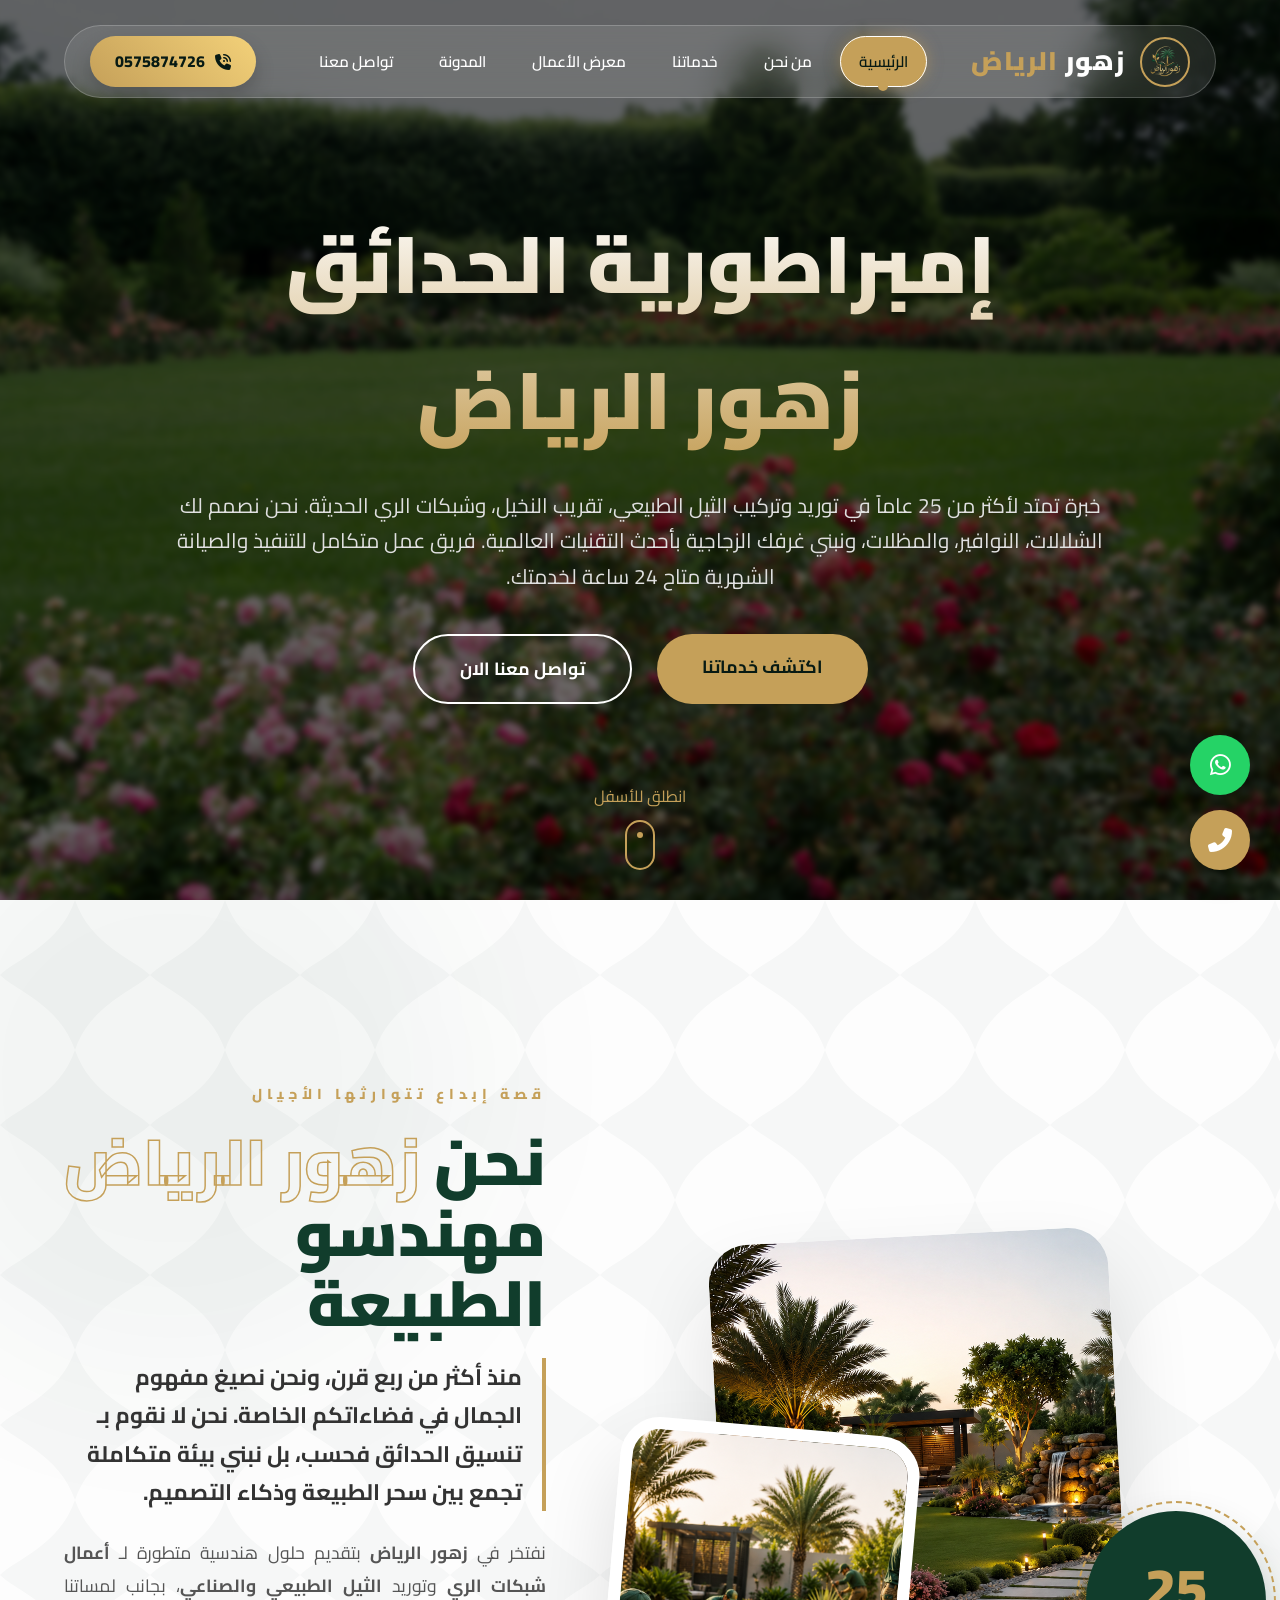
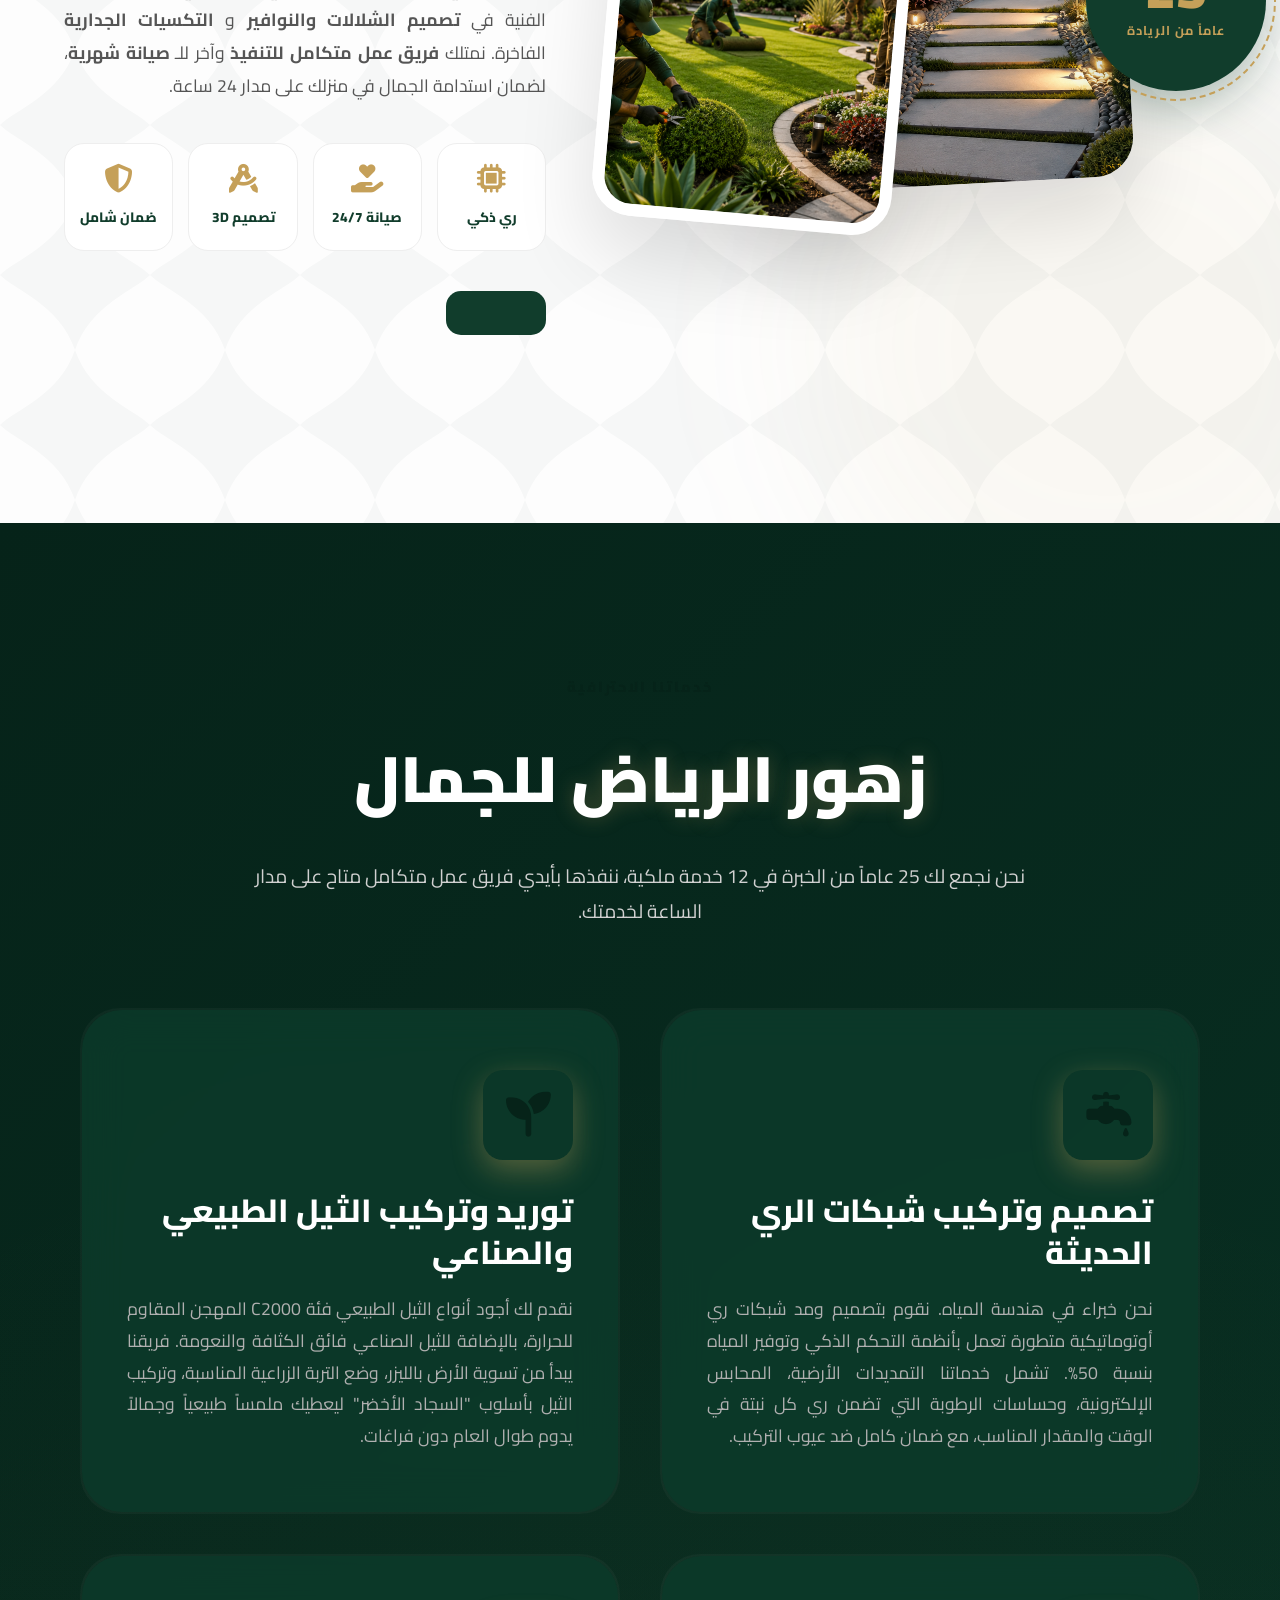
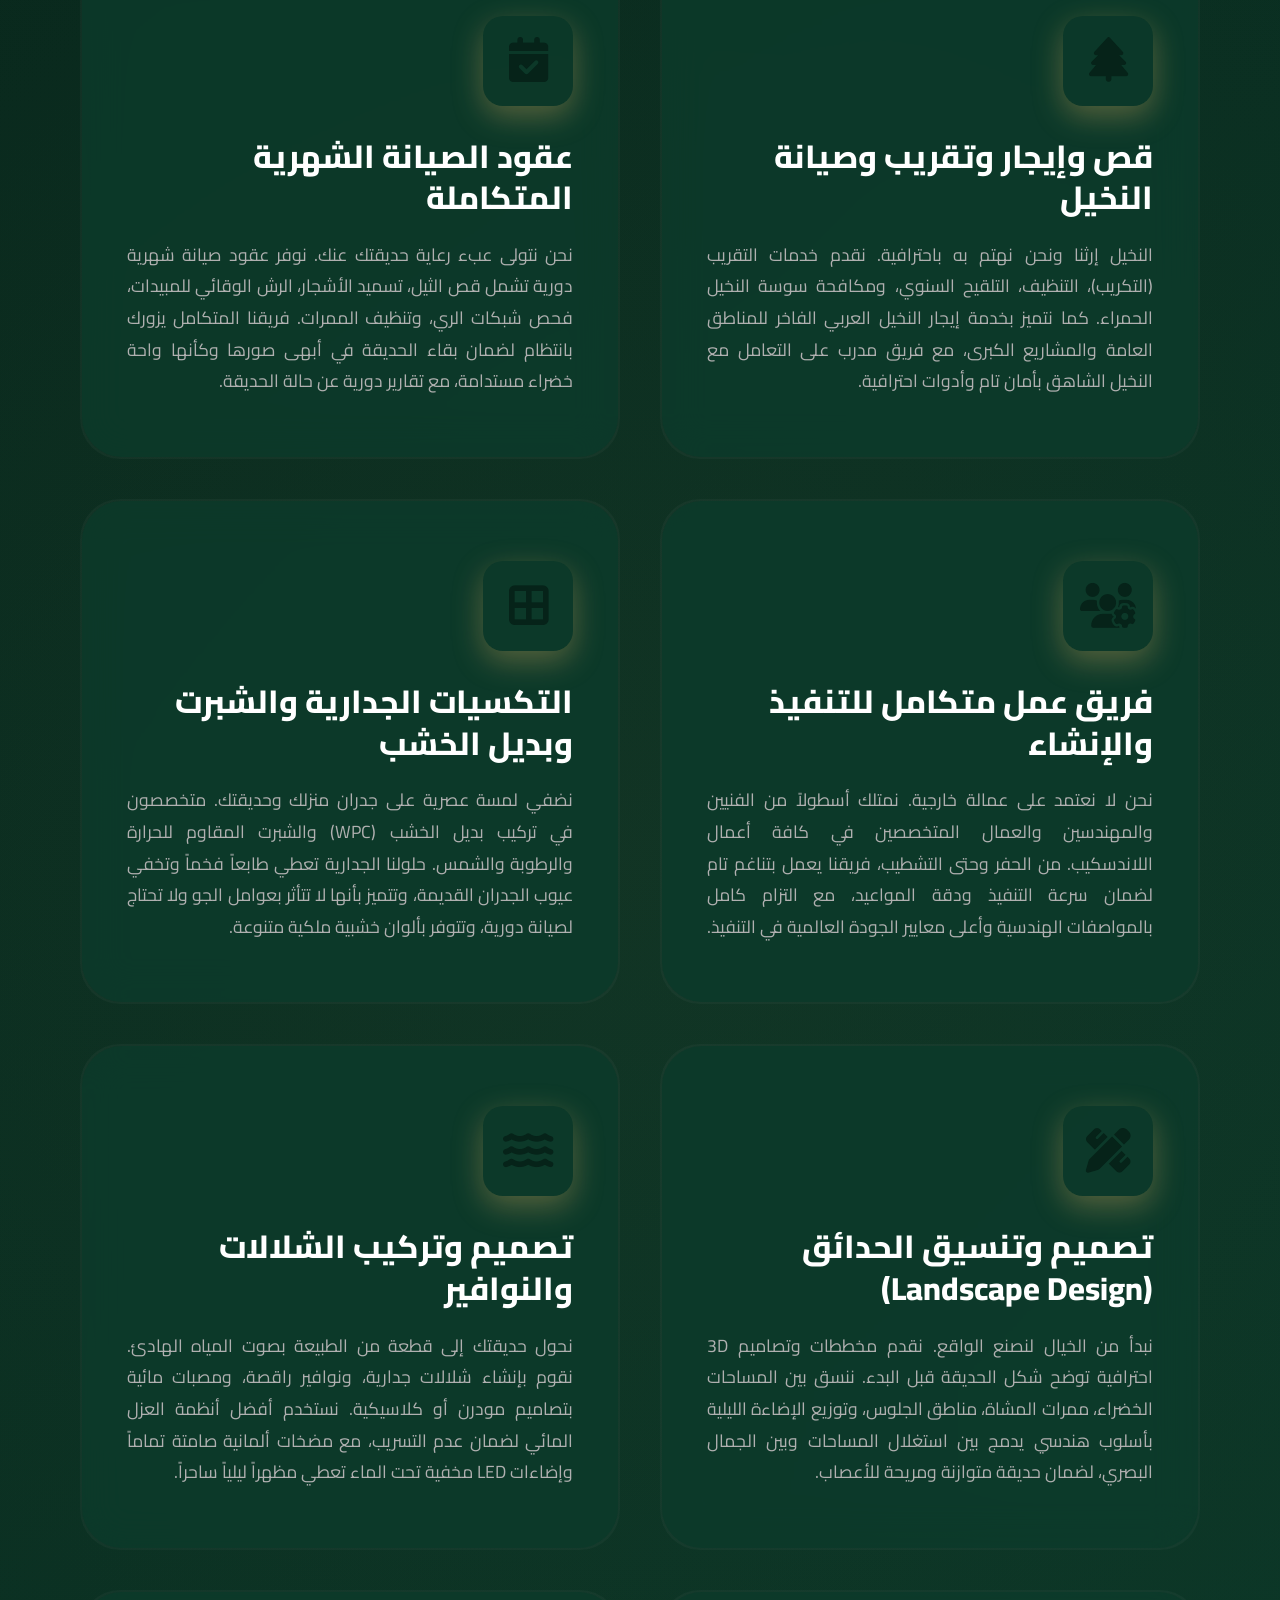
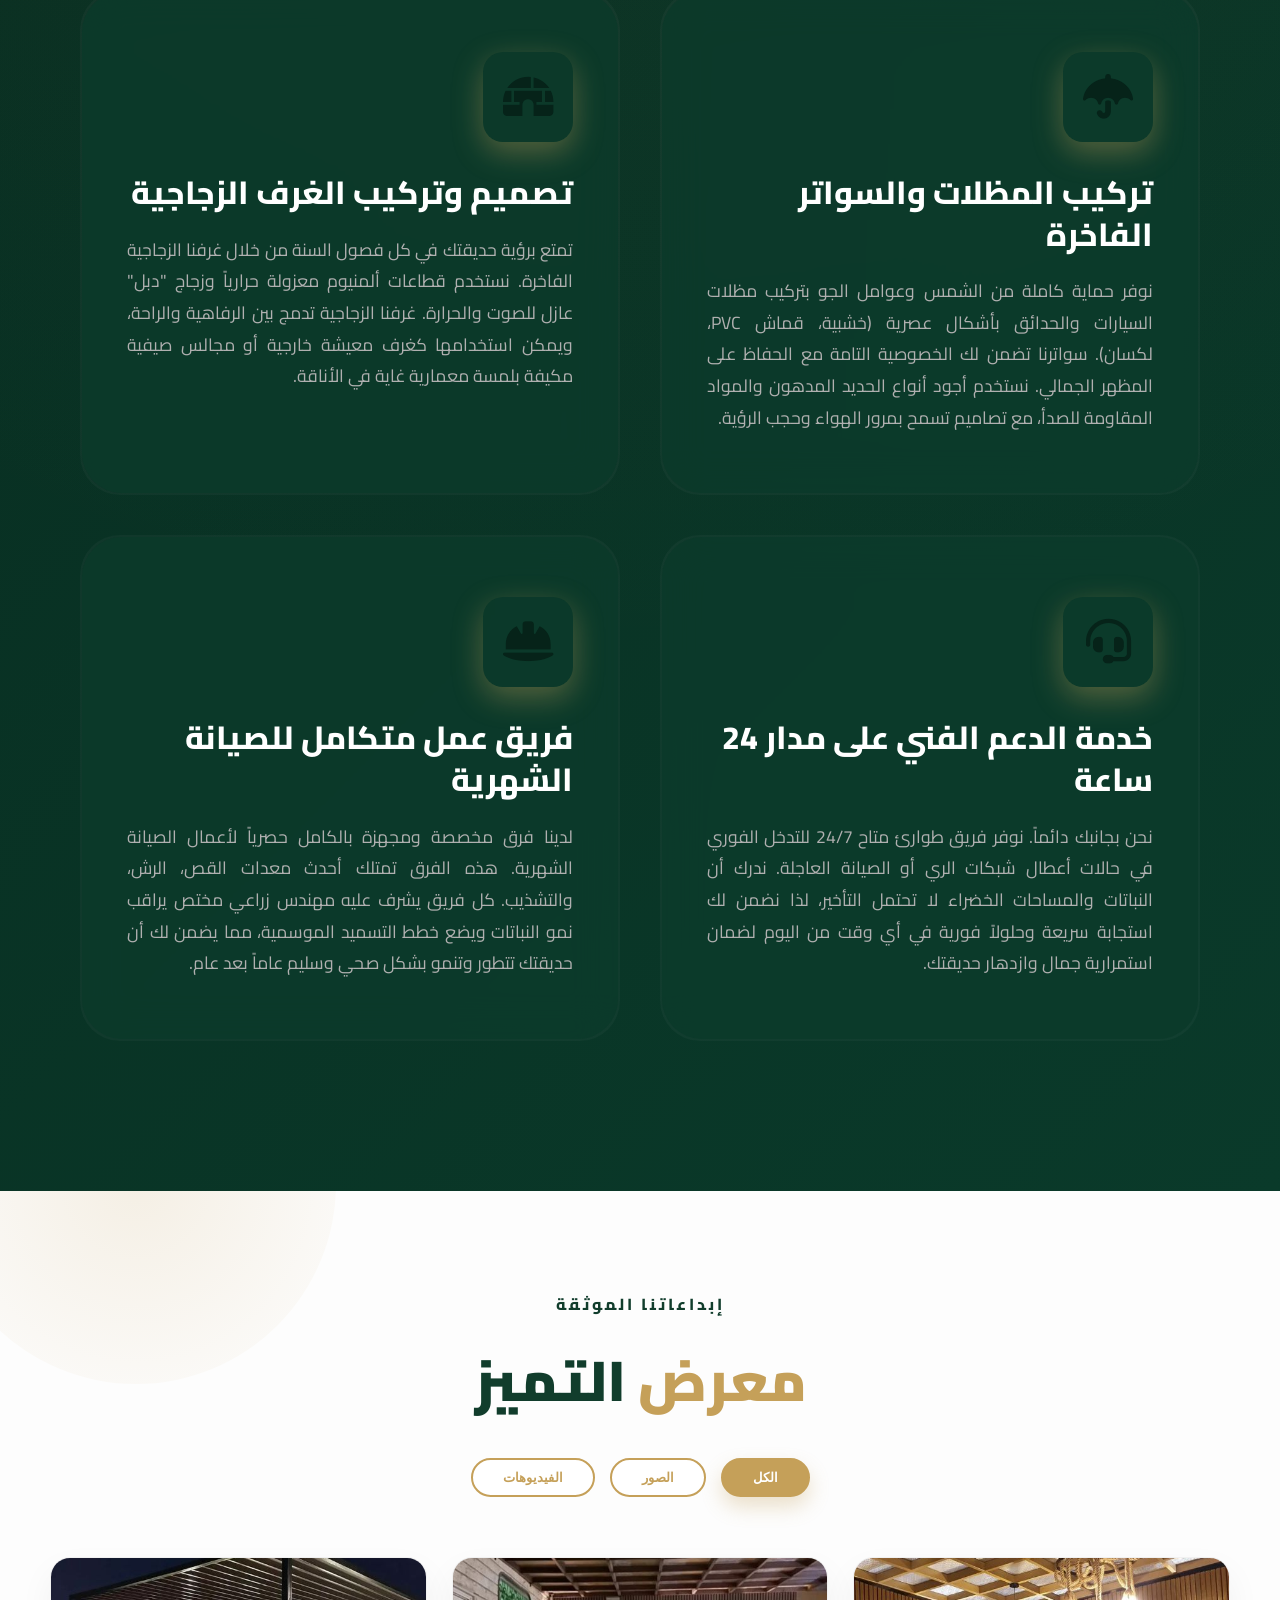
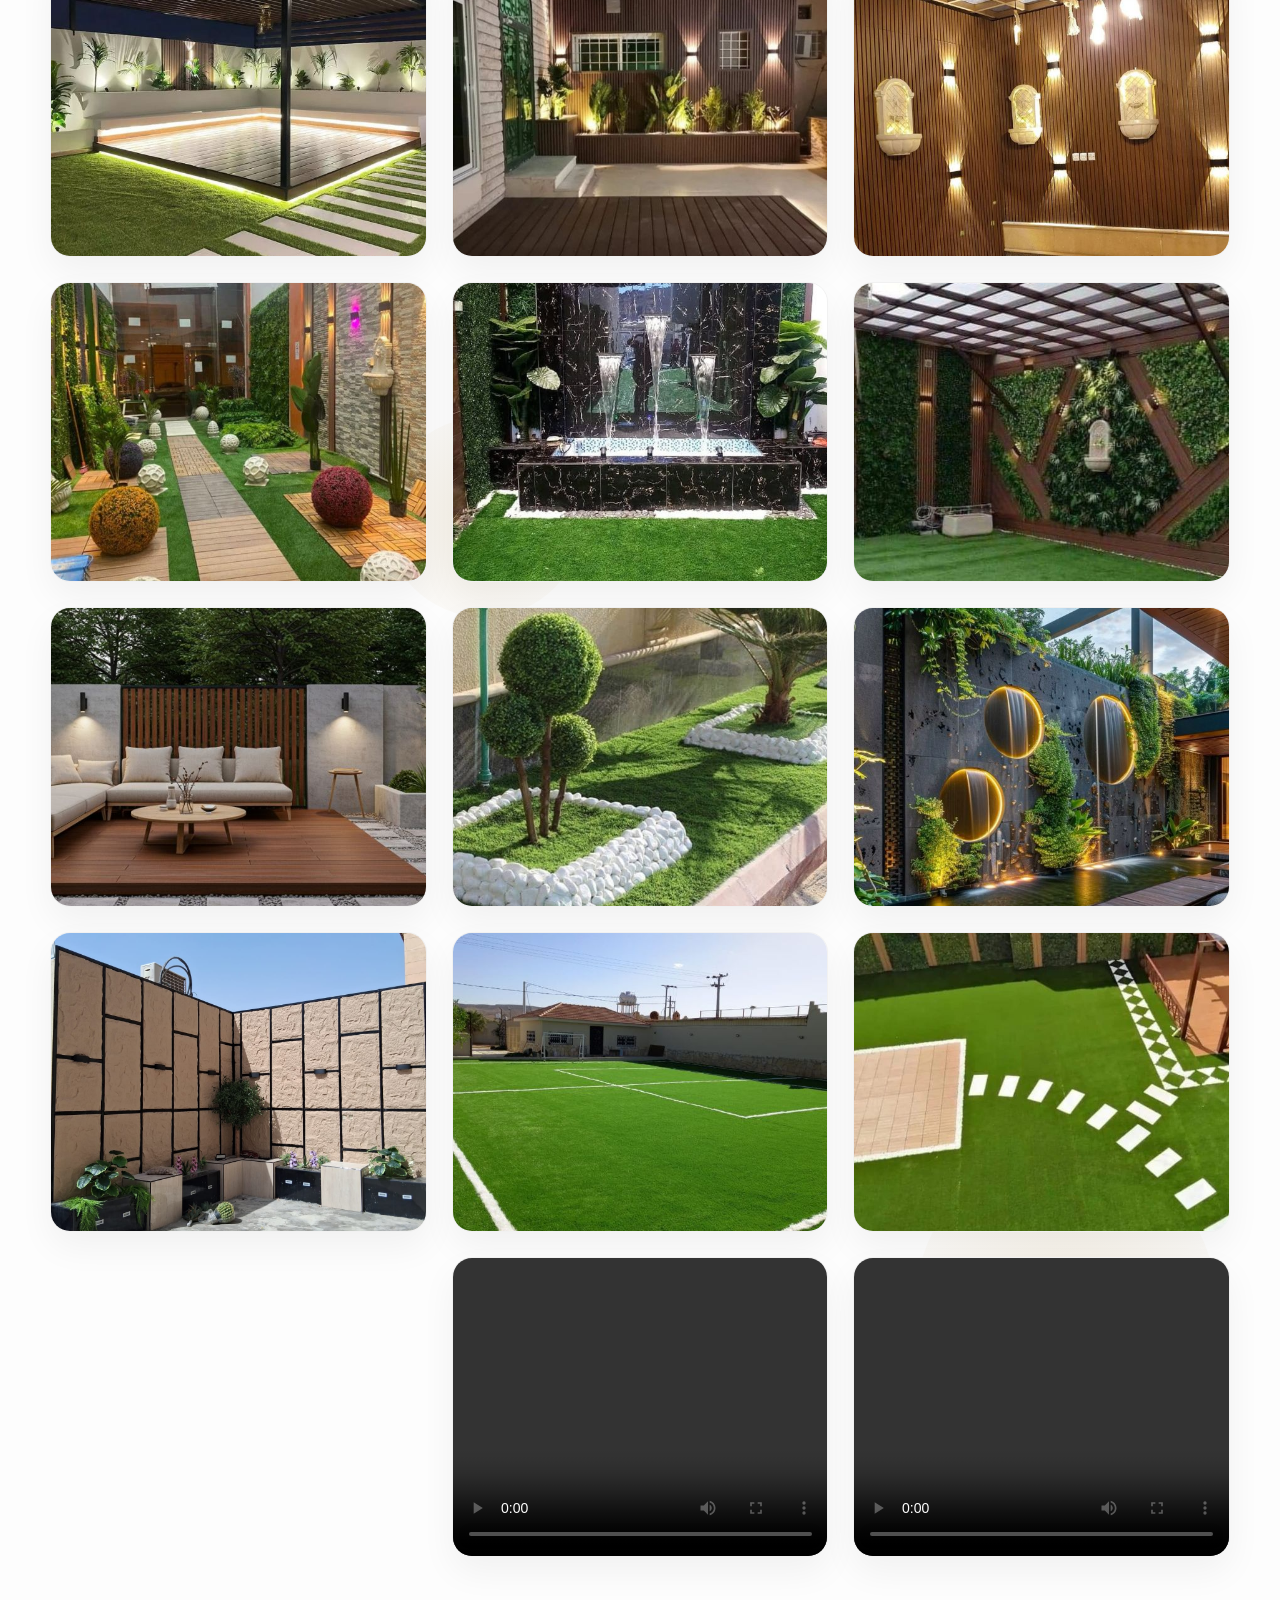
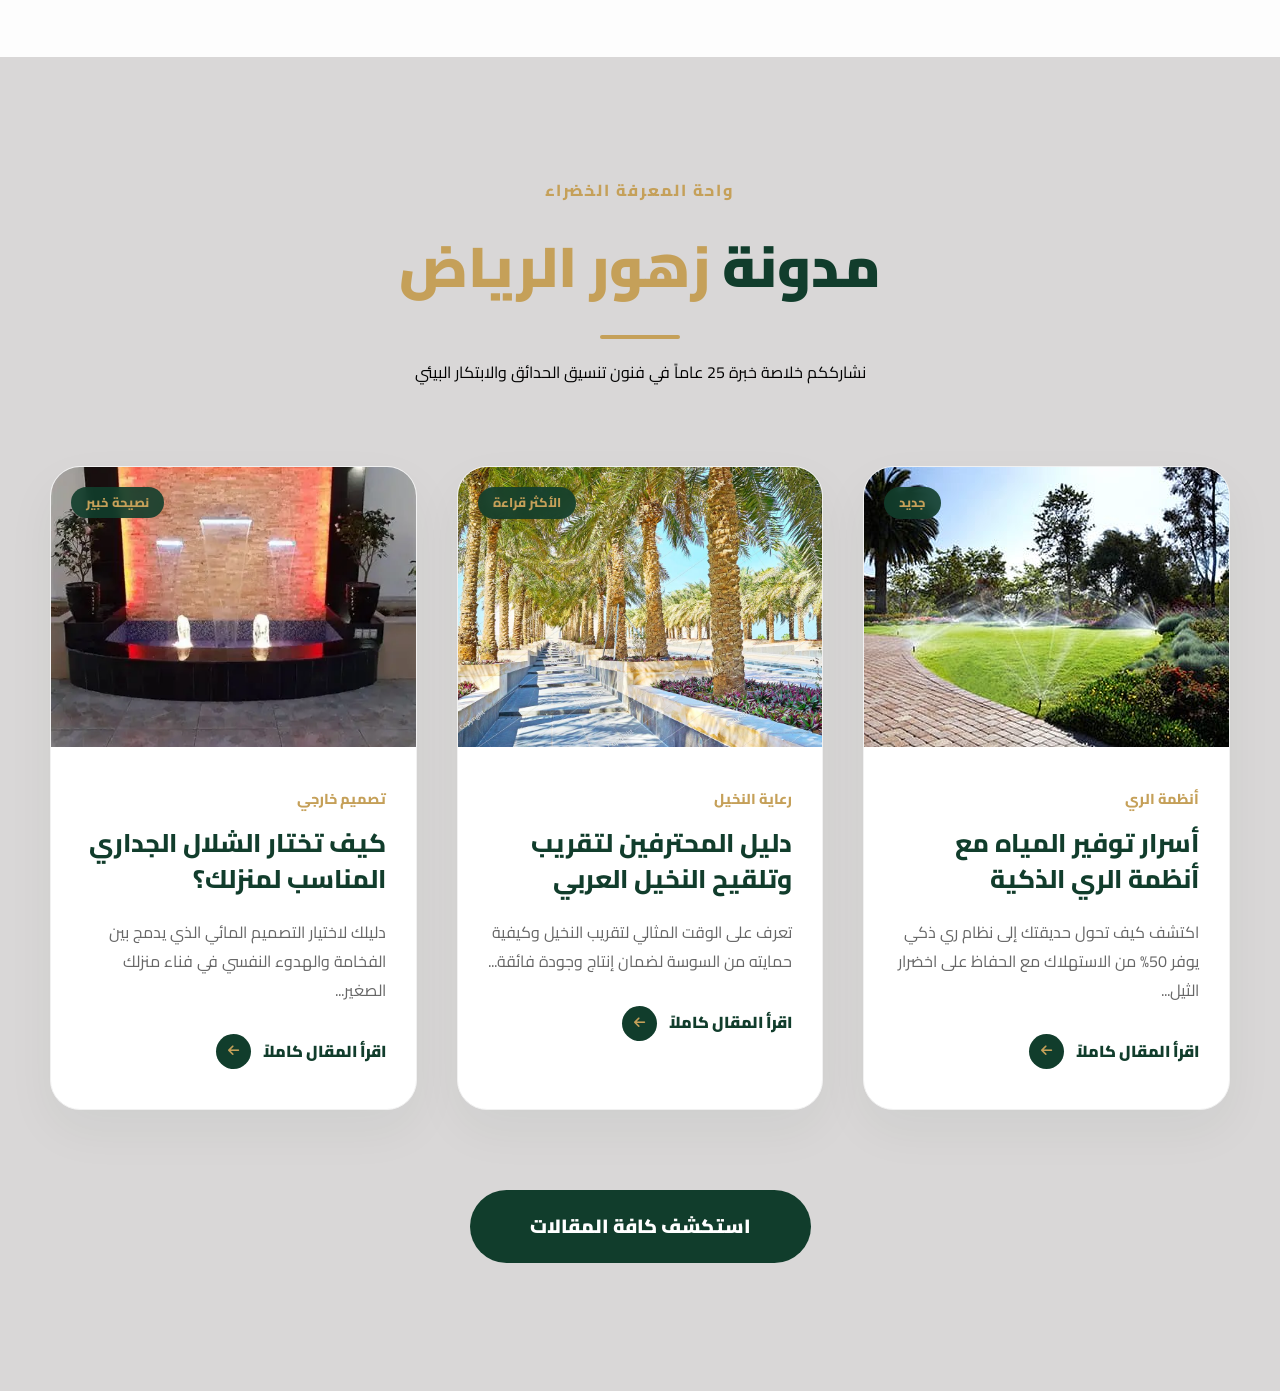
==== index.html @ 420169f7 "first commit" ====
<!DOCTYPE html>
<html lang="ar" dir="rtl">
<head>
    <meta charset="UTF-8">
    <meta name="viewport" content="width=device-width, initial-scale=1.0, maximum-scale=1.0, user-scalable=no">
    <title>زهور الرياض | ريادة تنسيق الحدائق</title>
    <link href="https://fonts.googleapis.com/css2?family=Cairo:wght@400;700;900&display=swap" rel="stylesheet">
    <link rel="stylesheet" href="https://cdnjs.cloudflare.com/ajax/libs/font-awesome/6.4.0/css/all.min.css">
    <link rel="stylesheet" href="style.css">
</head>
<body>

    <!-- Header Navigation -->
    <header class="ultra-nav">
        <div class="logo-box">
            <img src="images/logo-removebg-preview (7).png" alt="زهور الرياض" class="logo-img">
            <div class="brand-name">زهور <span>الرياض</span></div>
        </div>

        <nav class="desktop-nav">
            <ul class="nav-menu">
                <li><a href="#home" class="nav-link active">الرئيسية</a></li>
                <li><a href="#about" class="nav-link">من نحن</a></li>
                <li><a href="#services" class="nav-link">خدماتنا</a></li>
                <li><a href="#portfolio" class="nav-link">معرض الأعمال</a></li>
                <li><a href="#blog" class="nav-link">المدونة</a></li>
                <li><a href="#contact" class="nav-link">تواصل معنا</a></li>
            </ul>
        </nav>

        <a href="tel:0575874726" class="header-call-btn">
            <i class="fas fa-phone-volume"></i>
            <span>0575874726</span>
        </a>

        <button class="burger-btn" id="openSidebar">
            <span></span>
            <span></span>
            <span></span>
        </button>
    </header>

    <!-- Sidebar Mobile -->
    <div class="sidebar-overlay" id="overlay"></div>
    <aside class="sidebar-menu" id="sidebar">
        <button class="close-sidebar" id="closeSidebar">&times;</button>
        <ul class="sidebar-links">
            <li style="transition-delay: 0.1s;"><a href="#home">الرئيسية</a></li>
            <li style="transition-delay: 0.2s;"><a href="#about">قصة نجاحنا</a></li>
            <li style="transition-delay: 0.3s;"><a href="#services">خدماتنا </a></li>
            <li style="transition-delay: 0.4s;"><a href="#portfolio">إنجازاتنا</a></li>
            <li style="transition-delay: 0.4s;"><a href="#blog">المدونة</a></li>
            <li style="transition-delay: 0.5s;"><a href="#contact">اطلب الخدمة</a></li>
        </ul>
    </aside>

    <!-- Hero Section -->
    <section id="home" class="hero-wrapper">
        <div class="hero-bg"></div>
        <div class="hero-content">
            <h1>إمبراطورية الحدائق <br><span>زهور الرياض</span></h1>
            <p>
                خبرة تمتد لأكثر من 25 عاماً في توريد وتركيب الثيل الطبيعي، تقريب النخيل، وشبكات الري الحديثة. 
                نحن نصمم لك الشلالات، النوافير، والمظلات، ونبني غرفك الزجاجية بأحدث التقنيات العالمية.
                فريق عمل متكامل للتنفيذ والصيانة الشهرية متاح 24 ساعة لخدمتك.
            </p>
            <div class="hero-btns">
                <a href="#services" class="btn-main btn-discover">اكتشف خدماتنا</a>
                <a href="#contact" class="btn-main btn-contact">تواصل معنا الان  </a>
            </div>
        </div>

        <a href="#about" class="scroll-indicator">
            <span>انطلق للأسفل</span>
            <div class="mouse-icon"></div>
        </a>
    </section>
    <section id="about" class="about-quantum">
    <!-- خلفية حيوية متغيرة -->
    <div class="dynamic-background">
        <div class="blur-circle"></div>
        <div class="blur-circle-2"></div>
        <div class="leaf-pattern-overlay"></div>
    </div>

    <div class="container quantum-wrapper">
        <!-- الجانب البصري: Mosaic 3D Animation -->
        <div class="visual-mosaic">
            <div class="mosaic-item m-1" data-speed="1.2">
                <img src="images/about.png" alt="تنسيق حدائق راقي">
            </div>
            <div class="mosaic-item m-2" data-speed="0.8">
                <img src="images/about2.png" alt="شلالات ونوافير مودرن">
            </div>
            <div class="experience-portal">
                <div class="portal-content">
                    <span class="p-num">25</span>
                    <span class="p-txt">عاماً من الريادة</span>
                </div>
                <div class="portal-ring"></div>
            </div>
        </div>

        <!-- الجانب النصي: Luxury Typography & SEO Power -->
        <div class="content-luxury">
            <div class="content-header">
                <span class="tagline">قصة إبداع تتوارثها الأجيال</span>
                <h2 class="ultra-title">نحن <span>زهور الرياض</span><br>مهندسو الطبيعة</h2>
            </div>

            <div class="luxury-p">
                <p class="p-lead">
                    منذ أكثر من <strong>ربع قرن</strong>، ونحن نصيغ مفهوم الجمال في فضاءاتكم الخاصة. نحن لا نقوم بـ <strong>تنسيق الحدائق</strong> فحسب، بل نبني بيئة متكاملة تجمع بين سحر الطبيعة وذكاء التصميم.
                </p>
                <div class="p-details">
                    نفتخر في <strong>زهور الرياض</strong> بتقديم حلول هندسية متطورة لـ <strong>أعمال شبكات الري</strong> وتوريد <strong>الثيل الطبيعي والصناعي</strong>، بجانب لمساتنا الفنية في <strong>تصميم الشلالات والنوافير</strong> و <strong>التكسيات الجدارية</strong> الفاخرة. نمتلك <strong>فريق عمل متكامل للتنفيذ</strong> وآخر للـ <strong>صيانة شهرية</strong>، لضمان استدامة الجمال في منزلك على مدار 24 ساعة.
                </div>
            </div>

            <!-- شبكة المميزات التفاعلية -->
            <div class="interactive-perks">
                <div class="perk-box">
                    <i class="fas fa-microchip"></i>
                    <span>ري ذكي</span>
                </div>
                <div class="perk-box">
                    <i class="fas fa-hand-holding-heart"></i>
                    <span>صيانة 24/7</span>
                </div>
                <div class="perk-box">
                    <i class="fas fa-drafting-compass"></i>
                    <span>تصميم 3D</span>
                </div>
                <div class="perk-box">
                    <i class="fas fa-shield-alt"></i>
                    <span>ضمان شامل</span>
                </div>
            </div>

            <div class="action-footer">
                <a href="#contact" class="glitch-btn">
                    <span class="btn-text">ابدأ رحلة التغيير</span>
                    <span class="btn-line"></span>
                </a>
            </div>
        </div>
    </div>
</section>
<section id="services" class="royal-services">
    <!-- خلفية الزمرد والذهب -->
    <div class="emerald-glow-bg"></div>
    
    <div class="container">
        <div class="luxury-heading">
            <span class="gold-badge">خدماتنا الاحترافية</span>
            <h2 class="main-title"> <span>زهور الرياض</span> للجمال</h2>
            <p class="luxury-desc">نحن نجمع لك 25 عاماً من الخبرة في 12 خدمة ملكية، ننفذها بأيدي فريق عمل متكامل متاح على مدار الساعة لخدمتك.</p>
        </div>

        <div class="royal-grid">
            
            <!-- 1. أعمال شبكات الري -->
            <div class="royal-card">
                <div class="card-glow-border"></div>
                <div class="card-body">
                    <div class="royal-icon"><i class="fas fa-faucet-drip"></i></div>
                    <h3>تصميم وتركيب شبكات الري الحديثة</h3>
                    <p>نحن خبراء في هندسة المياه. نقوم بتصميم ومد شبكات ري أوتوماتيكية متطورة تعمل بأنظمة التحكم الذكي وتوفير المياه بنسبة 50%. تشمل خدماتنا التمديدات الأرضية، المحابس الإلكترونية، وحساسات الرطوبة التي تضمن ري كل نبتة في الوقت والمقدار المناسب، مع ضمان كامل ضد عيوب التركيب.</p>
                </div>
            </div>

            <!-- 2. توريد وتركيب الثيل -->
            <div class="royal-card">
                <div class="card-glow-border"></div>
                <div class="card-body">
                    <div class="royal-icon"><i class="fas fa-seedling"></i></div>
                    <h3>توريد وتركيب الثيل الطبيعي والصناعي</h3>
                    <p>نقدم لك أجود أنواع الثيل الطبيعي فئة C2000 المهجن المقاوم للحرارة، بالإضافة للثيل الصناعي فائق الكثافة والنعومة. فريقنا يبدأ من تسوية الأرض بالليزر، وضع التربة الزراعية المناسبة، وتركيب الثيل بأسلوب "السجاد الأخضر" ليعطيك ملمساً طبيعياً وجمالاً يدوم طوال العام دون فراغات.</p>
                </div>
            </div>

            <!-- 3. قص وإيجار وتقريب النخيل -->
            <div class="royal-card">
                <div class="card-glow-border"></div>
                <div class="card-body">
                    <div class="royal-icon"><i class="fas fa-tree"></i></div>
                    <h3>قص وإيجار وتقريب وصيانة النخيل</h3>
                    <p>النخيل إرثنا ونحن نهتم به باحترافية. نقدم خدمات التقريب (التكريب)، التنظيف، التلقيح السنوي، ومكافحة سوسة النخيل الحمراء. كما نتميز بخدمة إيجار النخيل العربي الفاخر للمناطق العامة والمشاريع الكبرى، مع فريق مدرب على التعامل مع النخيل الشاهق بأمان تام وأدوات احترافية.</p>
                </div>
            </div>

            <!-- 4. صيانة شهرية -->
            <div class="royal-card">
                <div class="card-glow-border"></div>
                <div class="card-body">
                    <div class="royal-icon"><i class="fas fa-calendar-check"></i></div>
                    <h3>عقود الصيانة الشهرية المتكاملة</h3>
                    <p>نحن نتولى عبء رعاية حديقتك عنك. نوفر عقود صيانة شهرية دورية تشمل قص الثيل، تسميد الأشجار، الرش الوقائي للمبيدات، فحص شبكات الري، وتنظيف الممرات. فريقنا المتكامل يزورك بانتظام لضمان بقاء الحديقة في أبهى صورها وكأنها واحة خضراء مستدامة، مع تقارير دورية عن حالة الحديقة.</p>
                </div>
            </div>

            <!-- 5. فريق عمل متكامل للتنفيذ -->
            <div class="royal-card">
                <div class="card-glow-border"></div>
                <div class="card-body">
                    <div class="royal-icon"><i class="fas fa-users-gear"></i></div>
                    <h3>فريق عمل متكامل للتنفيذ والإنشاء</h3>
                    <p>نحن لا نعتمد على عمالة خارجية. نمتلك أسطولاً من الفنيين والمهندسين والعمال المتخصصين في كافة أعمال اللاندسكيب. من الحفر وحتى التشطيب، فريقنا يعمل بتناغم تام لضمان سرعة التنفيذ ودقة المواعيد، مع التزام كامل بالمواصفات الهندسية وأعلى معايير الجودة العالمية في التنفيذ.</p>
                </div>
            </div>

            <!-- 6. التكسيات الجدارية وبديل الخشب -->
            <div class="royal-card">
                <div class="card-glow-border"></div>
                <div class="card-body">
                    <div class="royal-icon"><i class="fas fa-border-all"></i></div>
                    <h3>التكسيات الجدارية والشبرت وبديل الخشب</h3>
                    <p>نضفي لمسة عصرية على جدران منزلك وحديقتك. متخصصون في تركيب بديل الخشب (WPC) والشبرت المقاوم للحرارة والرطوبة والشمس. حلولنا الجدارية تعطي طابعاً فخماً وتخفي عيوب الجدران القديمة، وتتميز بأنها لا تتأثر بعوامل الجو ولا تحتاج لصيانة دورية، وتتوفر بألوان خشبية ملكية متنوعة.</p>
                </div>
            </div>

            <!-- 7. تصميم وتنسيق الحدائق -->
            <div class="royal-card">
                <div class="card-glow-border"></div>
                <div class="card-body">
                    <div class="royal-icon"><i class="fas fa-pencil-ruler"></i></div>
                    <h3>تصميم وتنسيق الحدائق (Landscape Design)</h3>
                    <p>نبدأ من الخيال لنصنع الواقع. نقدم مخططات وتصاميم 3D احترافية توضح شكل الحديقة قبل البدء. ننسق بين المساحات الخضراء، ممرات المشاة، مناطق الجلوس، وتوزيع الإضاءة الليلية بأسلوب هندسي يدمج بين استغلال المساحات وبين الجمال البصري، لضمان حديقة متوازنة ومريحة للأعصاب.</p>
                </div>
            </div>

            <!-- 8. شلالات ونوافير -->
            <div class="royal-card">
                <div class="card-glow-border"></div>
                <div class="card-body">
                    <div class="royal-icon"><i class="fas fa-water"></i></div>
                    <h3>تصميم وتركيب الشلالات والنوافير</h3>
                    <p>نحول حديقتك إلى قطعة من الطبيعة بصوت المياه الهادئ. نقوم بإنشاء شلالات جدارية، ونوافير راقصة، ومصبات مائية بتصاميم مودرن أو كلاسيكية. نستخدم أفضل أنظمة العزل المائي لضمان عدم التسريب، مع مضخات ألمانية صامتة تماماً وإضاءات LED مخفية تحت الماء تعطي مظهراً ليلياً ساحراً.</p>
                </div>
            </div>

            <!-- 9. مظلات وسواتر -->
            <div class="royal-card">
                <div class="card-glow-border"></div>
                <div class="card-body">
                    <div class="royal-icon"><i class="fas fa-umbrella"></i></div>
                    <h3>تركيب المظلات والسواتر الفاخرة</h3>
                    <p>نوفر حماية كاملة من الشمس وعوامل الجو بتركيب مظلات السيارات والحدائق بأشكال عصرية (خشبية، قماش PVC، لكسان). سواترنا تضمن لك الخصوصية التامة مع الحفاظ على المظهر الجمالي. نستخدم أجود أنواع الحديد المدهون والمواد المقاومة للصدأ، مع تصاميم تسمح بمرور الهواء وحجب الرؤية.</p>
                </div>
            </div>

            <!-- 10. غرف زجاجية -->
            <div class="royal-card">
                <div class="card-glow-border"></div>
                <div class="card-body">
                    <div class="royal-icon"><i class="fas fa-igloo"></i></div>
                    <h3>تصميم وتركيب الغرف الزجاجية</h3>
                    <p>تمتع برؤية حديقتك في كل فصول السنة من خلال غرفنا الزجاجية الفاخرة. نستخدم قطاعات ألمنيوم معزولة حرارياً وزجاج "دبل" عازل للصوت والحرارة. غرفنا الزجاجية تدمج بين الرفاهية والراحة، ويمكن استخدامها كغرف معيشة خارجية أو مجالس صيفية مكيفة بلمسة معمارية غاية في الأناقة.</p>
                </div>
            </div>

            <!-- 11. خدمة على مدار 24 ساعة -->
            <div class="royal-card">
                <div class="card-glow-border"></div>
                <div class="card-body">
                    <div class="royal-icon"><i class="fas fa-headset"></i></div>
                    <h3>خدمة الدعم الفني على مدار 24 ساعة</h3>
                    <p>نحن بجانبك دائماً. نوفر فريق طوارئ متاح 24/7 للتدخل الفوري في حالات أعطال شبكات الري أو الصيانة العاجلة. ندرك أن النباتات والمساحات الخضراء لا تحتمل التأخير، لذا نضمن لك استجابة سريعة وحلولاً فورية في أي وقت من اليوم لضمان استمرارية جمال وازدهار حديقتك.</p>
                </div>
            </div>

            <!-- 12. فريق صيانة متكامل -->
            <div class="royal-card">
                <div class="card-glow-border"></div>
                <div class="card-body">
                    <div class="royal-icon"><i class="fas fa-hard-hat"></i></div>
                    <h3>فريق عمل متكامل للصيانة الشهرية</h3>
                    <p>لدينا فرق مخصصة ومجهزة بالكامل حصرياً لأعمال الصيانة الشهرية. هذه الفرق تمتلك أحدث معدات القص، الرش، والتشذيب. كل فريق يشرف عليه مهندس زراعي مختص يراقب نمو النباتات ويضع خطط التسميد الموسمية، مما يضمن لك أن حديقتك تتطور وتنمو بشكل صحي وسليم عاماً بعد عام.</p>
                </div>
            </div>

        </div>
    </div>
</section>
<section id="portfolio" class="gallery-luminous">
    <!-- أنميشن الخلفية (الجسيمات الذهبية) -->
    <div class="bg-animation">
        <div class="circle c1"></div>
        <div class="circle c2"></div>
        <div class="circle c3"></div>
    </div>

    <div class="container">
        <div class="gallery-header">
            <h4 class="gold-subtitle">إبداعاتنا الموثقة</h4>
            <h2 class="gold-title">معرض <span>التميز</span></h2>
            
            <div class="filter-controls">
                <button class="f-btn active" data-filter="all">الكل</button>
                <button class="f-btn" data-filter="photo">الصور</button>
                <button class="f-btn" data-filter="video">الفيديوهات</button>
            </div>
        </div>

        <div class="luminous-grid">
            <!-- الصور (11 صورة) -->
            <div class="grid-item photo" data-aos="fade-up"><img src="images/img1.jpg" alt="Gallery"></div>
            <div class="grid-item photo" data-aos="fade-up"><img src="images/img2.jpg" alt="Gallery"></div>
            <div class="grid-item photo" data-aos="fade-up"><img src="images/img3.jpg" alt="Gallery"></div>
            <div class="grid-item photo" data-aos="fade-up"><img src="images/img4.jpg" alt="Gallery"></div>
            <div class="grid-item photo" data-aos="fade-up"><img src="images/img5.jpg" alt="Gallery"></div>
            <div class="grid-item photo" data-aos="fade-up"><img src="images/img6.jpg" alt="Gallery"></div>
            <div class="grid-item photo" data-aos="fade-up"><img src="images/img7.jpg" alt="Gallery"></div>
            <div class="grid-item photo" data-aos="fade-up"><img src="images/img8.jpg" alt="Gallery"></div>
            <div class="grid-item photo" data-aos="fade-up"><img src="images/img9.jpg" alt="Gallery"></div>
            <div class="grid-item photo" data-aos="fade-up"><img src="images/img10.jpg" alt="Gallery"></div>
            <div class="grid-item photo" data-aos="fade-up"><img src="images/img11.jpg" alt="Gallery"></div>
            <div class="grid-item photo" data-aos="fade-up"><img src="images/WhatsApp Image 2026-06-05 at 5.47.56 PM.jpeg" alt="Gallery"></div>

            <!-- الفيديوهات -->
            <div class="grid-item video" data-aos="fade-up">
                <video src="images/WhatsApp Video 2026-06-05 at 5.46.50 PM.mp4" controls></video>
            </div>
            <div class="grid-item video" data-aos="fade-up">
                <video src="images/WhatsApp Video 2026-06-05 at 5.47.56 PM.mp4" controls></video>
            </div>
        </div>
    </div>
</section>
<section id="blog" class="nature-blog">
    <div class="container">
        <div class="blog-header" data-aos="fade-down">
            <h4 class="gold-text">واحة المعرفة الخضراء</h4>
            <h2 class="emerald-title">مدونة <span>زهور الرياض</span></h2>
            <div class="title-separator"></div>
            <p class="blog-subtitle">نشارككم خلاصة خبرة 25 عاماً في فنون تنسيق الحدائق والابتكار البيئي</p>
        </div>

        <div class="blog-grid">
            <!-- مقال 1 -->
            <article class="blog-card" data-aos="fade-up">
                <div class="post-img-wrapper">
                    <img src="images/art-1.jpg" alt="ري الحدائق الذكي">
                    <div class="post-date-tag">جديد</div>
                </div>
                <div class="post-body">
                    <span class="category-pill">أنظمة الري</span>
                    <h3>أسرار توفير المياه مع أنظمة الري الذكية</h3>
                    <p>اكتشف كيف تحول حديقتك إلى نظام ري ذكي يوفر 50% من الاستهلاك مع الحفاظ على اخضرار الثيل...</p>
                    <a href="article.html?id=1" class="luxury-read-btn">
                        <span>اقرأ المقال كاملاً</span>
                        <i class="fas fa-arrow-left"></i>
                    </a>
                </div>
            </article>

            <!-- مقال 2 -->
            <article class="blog-card" data-aos="fade-up" data-aos-delay="100">
                <div class="post-img-wrapper">
                    <img src="images/art-2.jpeg" alt="رعاية النخيل">
                    <div class="post-date-tag">الأكثر قراءة</div>
                </div>
                <div class="post-body">
                    <span class="category-pill">رعاية النخيل</span>
                    <h3>دليل المحترفين لتقريب وتلقيح النخيل العربي</h3>
                    <p>تعرف على الوقت المثالي لتقريب النخيل وكيفية حمايته من السوسة لضمان إنتاج وجودة فائقة...</p>
                    <a href="article.html?id=2" class="luxury-read-btn">
                        <span>اقرأ المقال كاملاً</span>
                        <i class="fas fa-arrow-left"></i>
                    </a>
                </div>
            </article>

            <!-- مقال 3 -->
            <article class="blog-card" data-aos="fade-up" data-aos-delay="200">
                <div class="post-img-wrapper">
                    <img src="images/art-3.webp" alt="تصميم شلالات">
                    <div class="post-date-tag">نصيحة خبير</div>
                </div>
                <div class="post-body">
                    <span class="category-pill">تصميم خارجي</span>
                    <h3>كيف تختار الشلال الجداري المناسب لمنزلك؟</h3>
                    <p>دليلك لاختيار التصميم المائي الذي يدمج بين الفخامة والهدوء النفسي في فناء منزلك الصغير...</p>
                    <a href="article.html?id=3" class="luxury-read-btn">
                        <span>اقرأ المقال كاملاً</span>
                        <i class="fas fa-arrow-left"></i>
                    </a>
                </div>
            </article>
        </div>

        <div class="blog-footer-action" data-aos="zoom-in">
            <a href="blog-page.html" class="mega-blog-btn">
                <span>استكشف كافة المقالات</span>
                <div class="btn-shine"></div>
            </a>
        </div>
    </div>
</section>
<!-- Floating Contact Buttons -->
<div class="floating-contact">
    <!-- زر الواتساب -->
    <a href="https://wa.me/966575874726" class="floating-btn whatsapp-btn" target="_blank" title="تواصل عبر واتساب">
        <i class="fab fa-whatsapp"></i>
        <span class="btn-text">واتساب</span>
    </a>

    <!-- زر الاتصال -->
    <a href="tel:0575874726" class="floating-btn call-btn" title="اتصل بنا الآن">
        <i class="fas fa-phone-alt"></i>
        <span class="btn-text">اتصال</span>
    </a>
</div>
    <script src="script.js"></script>
</body>
</html>
---- style.css ----
/* 
   MASTER STYLESHEET: Zohour Al-Riyadh 
   Theme: Royal Emerald & Golden Glow
   Concept: Ultra-Modern Glassmorphism & High-End Animation
*/

:root {
    --primary-dark: #071a14;
    --emerald: #113d2c;
    --gold: #c5a059;
    --gold-bright: #f3d179;
    --white: #ffffff;
    --glass-white: rgba(255, 255, 255, 0.1);
    --glass-border: rgba(255, 255, 255, 0.2);
    --neon-shadow: 0 0 15px rgba(197, 160, 89, 0.5);
    --transition-hq: all 0.6s cubic-bezier(0.23, 1, 0.32, 1);
}

/* Reset & Global */
* {
    margin: 0;
    padding: 0;
    box-sizing: border-box;
    outline: none;
}

html {
    scroll-behavior: smooth;
    overflow-x: hidden;
}

body {
    background-color: var(--primary-dark);
    font-family: 'Cairo', sans-serif;
    color: var(--white);
    overflow-x: hidden;
    line-height: 1.7;
}

/* 1. Ultra-Modern Floating Navbar */
.ultra-nav {
    position: fixed;
    top: 25px;
    left: 50%;
    transform: translateX(-50%);
    width: 90%;
    max-width: 1300px;
    z-index: 2000;
    background: var(--glass-white);
    backdrop-filter: blur(20px);
    -webkit-backdrop-filter: blur(20px);
    border: 1px solid var(--glass-border);
    border-radius: 100px;
    padding: 10px 25px;
    transition: var(--transition-hq);
    display: flex;
    align-items: center;
    justify-content: space-between;
}

/* حالة الناف بار عند السكرول - يأخذ عرض الشاشة كاملاً */
.ultra-nav.scrolled {
    top: 0;
    width: 100%;
    max-width: 100%;
    border-radius: 0 0 30px 30px;
    background: rgba(7, 26, 20, 0.95);
    padding: 15px 50px;
    border-bottom: 2px solid var(--gold);
}

.logo-box {
    display: flex;
    align-items: center;
    gap: 15px;
}

.logo-img {
    width: 50px;
    height: 50px;
    border-radius: 50%;
    border: 2px solid var(--gold);
    padding: 2px;
    transition: transform 0.5s ease;
}

.logo-box:hover .logo-img {
    transform: rotate(360deg);
}

.brand-name {
    font-size: 1.6rem;
    font-weight: 900;
    color: var(--white);
    letter-spacing: 1px;
}

.brand-name span {
    color: var(--gold);
}

/* Nav Links Design */
.nav-menu {
    display: flex;
    list-style: none;
    gap: 10px;
}

.nav-link {
    text-decoration: none;
    color: var(--white);
    font-weight: 600;
    font-size: 0.95rem;
    padding: 10px 18px;
    border-radius: 50px;
    transition: var(--transition-hq);
    position: relative;
}

/* السكشن الاكتف - ستايل مختلف تماماً مع أنميشن */
.nav-link.active {
    background: var(--gold);
    color: var(--primary-dark);
    box-shadow: var(--neon-shadow);
    transform: translateY(-3px);
    border: 1px solid var(--white);
}

.nav-link.active::after {
    content: '';
    position: absolute;
    bottom: -5px;
    left: 50%;
    transform: translateX(-50%);
    width: 10px;
    height: 10px;
    background: var(--gold);
    border-radius: 50%;
    animation: pulseGold 1.5s infinite;
}

@keyframes pulseGold {
    0% { box-shadow: 0 0 0 0 rgba(197, 160, 89, 0.7); }
    100% { box-shadow: 0 0 0 15px rgba(197, 160, 89, 0); }
}

/* Call Button - Desktop Only */
.header-call-btn {
    background: linear-gradient(45deg, var(--gold), var(--gold-bright));
    color: var(--primary-dark);
    padding: 12px 25px;
    border-radius: 50px;
    text-decoration: none;
    font-weight: 800;
    display: flex;
    align-items: center;
    gap: 10px;
    box-shadow: 0 10px 20px rgba(0,0,0,0.2);
    transition: var(--transition-hq);
}

.header-call-btn:hover {
    transform: scale(1.1) rotate(-2deg);
    box-shadow: var(--neon-shadow);
}

/* 2. Hero Section - The Masterpiece */
.hero-wrapper {
    height: 100vh;
    width: 100%;
    position: relative;
    display: flex;
    align-items: center;
    justify-content: center;
    overflow: hidden;
}

.hero-bg {
    position: absolute;
    inset: 0;
    background: url('images/bg.jpg') center/cover;
    filter: brightness(0.4) blur(3px);
    transform: scale(1.1);
    animation: masterZoom 20s infinite alternate cubic-bezier(0.4, 0, 0.2, 1);
    z-index: -1;
}

@keyframes masterZoom {
    0% { transform: scale(1) blur(2px); }
    100% { transform: scale(1.2) blur(8px); }
}

.hero-content {
    text-align: center;
    max-width: 1000px;
    padding: 20px;
    z-index: 10;
}

.hero-content h1 {
    font-size: clamp(2.5rem, 8vw, 5rem);
    font-weight: 900;
    margin-bottom: 20px;
    background: linear-gradient(to bottom, #fff, var(--gold));
    -webkit-background-clip: text;
    -webkit-text-fill-color: transparent;
    animation: fadeInUp 1s ease forwards;
}

.hero-content p {
    font-size: 1.3rem;
    color: #e0e0e0;
    margin-bottom: 40px;
    animation: fadeInUp 1.2s ease forwards;
    opacity: 0;
}

/* Hero Buttons */
.hero-btns {
    display: flex;
    gap: 25px;
    justify-content: center;
    animation: fadeInUp 1.5s ease forwards;
    opacity: 0;
}

.btn-main {
    padding: 18px 45px;
    border-radius: 100px;
    font-size: 1.1rem;
    font-weight: 700;
    text-decoration: none;
    transition: var(--transition-hq);
    position: relative;
    overflow: hidden;
    z-index: 1;
}

.btn-discover {
    background: var(--gold);
    color: var(--primary-dark);
}

.btn-discover::before {
    content: '';
    position: absolute;
    top: 0; left: -100%;
    width: 100%; height: 100%;
    background: linear-gradient(90deg, transparent, rgba(255,255,255,0.4), transparent);
    transition: 0.5s;
    z-index: -1;
}

.btn-discover:hover::before { left: 100%; }

.btn-contact {
    border: 2px solid var(--white);
    color: var(--white);
    background: rgba(255,255,255,0.05);
    backdrop-filter: blur(10px);
}

.btn-contact:hover {
    background: var(--white);
    color: var(--primary-dark);
}

/* Scroll Down Indicator */
.scroll-indicator {
    position: absolute;
    bottom: 30px;
    left: 50%;
    transform: translateX(-50%);
    display: flex;
    flex-direction: column;
    align-items: center;
    gap: 10px;
    color: var(--gold);
    text-decoration: none;
}

.mouse-icon {
    width: 30px;
    height: 50px;
    border: 2px solid var(--gold);
    border-radius: 20px;
    position: relative;
}

.mouse-icon::before {
    content: '';
    position: absolute;
    top: 10px; left: 50%;
    transform: translateX(-50%);
    width: 6px; height: 6px;
    background: var(--gold);
    border-radius: 50%;
    animation: mouseScroll 2s infinite;
}

@keyframes mouseScroll {
    0% { transform: translate(-50%, 0); opacity: 1; }
    100% { transform: translate(-50%, 20px); opacity: 0; }
}

/* 3. The Revolutionary Mobile Sidebar */
.sidebar-overlay {
    position: fixed;
    inset: 0;
    background: rgba(0,0,0,0.8);
    backdrop-filter: blur(10px);
    z-index: 3000;
    display: none;
    opacity: 0;
    transition: 0.5s;
}

.sidebar-menu {
    position: fixed;
    top: 0;
    right: -100%;
    width: 80%;
    max-width: 350px;
    height: 100%;
    background: linear-gradient(180deg, var(--emerald), var(--primary-dark));
    z-index: 3001;
    transition: var(--transition-hq);
    display: flex;
    flex-direction: column;
    padding: 50px 30px;
    box-shadow: -15px 0 50px rgba(0,0,0,0.5);
}

.sidebar-menu.active {
    right: 0;
}

.close-sidebar {
    position: absolute;
    top: 20px;
    left: 20px;
    background: none;
    border: 2px solid var(--gold);
    color: var(--gold);
    width: 40px; height: 40px;
    border-radius: 50%;
    font-size: 1.5rem;
    cursor: pointer;
}

.sidebar-links {
    list-style: none;
    margin-top: 60px;
}

.sidebar-links li {
    margin-bottom: 25px;
    transform: translateX(50px);
    opacity: 0;
    transition: 0.5s;
}

.sidebar-menu.active .sidebar-links li {
    transform: translateX(0);
    opacity: 1;
}

.sidebar-links a {
    text-decoration: none;
    color: var(--white);
    font-size: 1.5rem;
    font-weight: 700;
    transition: 0.3s;
}

.sidebar-links a:hover {
    color: var(--gold);
    padding-right: 15px;
}

/* Burger Button */
.burger-btn {
    display: none;
    background: none;
    border: none;
    cursor: pointer;
    flex-direction: column;
    gap: 6px;
}

.burger-btn span {
    width: 35px;
    height: 3px;
    background: var(--gold);
    border-radius: 5px;
    transition: 0.3s;
}

/* Responsive Logic */
@media (max-width: 992px) {
    .nav-menu, .header-call-btn {
        display: none;
    }
    
    .burger-btn {
        display: flex;
    }

    .ultra-nav {
        width: 95%;
        padding: 10px 20px;
    }

    .hero-content h1 {
        font-size: 3rem;
    }

    .hero-btns {
        flex-direction: column;
        align-items: stretch;
    }
}

/* Animations Helpers */
@keyframes fadeInUp {
    from { transform: translateY(50px); opacity: 0; }
    to { transform: translateY(0); opacity: 1; }
}

/* Prevent horizontal scroll */
body, html {
    max-width: 100vw;
    overflow-x: hidden;
}
/* About Quantum Section */
.about-quantum {
    padding: 180px 0;
    background: #fdfdfd;
    position: relative;
    overflow: hidden;
}

/* Background Magic */
.dynamic-background {
    position: absolute;
    inset: 0;
    z-index: 1;
}

.blur-circle, .blur-circle-2 {
    position: absolute;
    width: 600px; height: 600px;
    background: rgba(17, 61, 44, 0.04);
    border-radius: 50%;
    filter: blur(80px);
}
.blur-circle { top: -10%; left: -10%; }
.blur-circle-2 { bottom: -10%; right: -10%; background: rgba(197, 160, 89, 0.06); }

.leaf-pattern-overlay {
    position: absolute;
    inset: 0;
    background-image: url('data:image/svg+xml;utf8,<svg xmlns="http://www.w3.org/2000/svg" viewBox="0 0 100 100" opacity="0.03"><path d="M50 0 C60 30 90 40 100 50 C90 60 60 70 50 100 C40 70 10 60 0 50 C10 40 40 30 50 0" fill="%23113d2c"/></svg>');
    background-size: 150px;
}

.quantum-wrapper {
    display: grid;
    grid-template-columns: 1.1fr 0.9fr;
    gap: 80px;
    align-items: center;
    position: relative;
    z-index: 5;
    width: 90%;
    margin: 0 auto;
}

/* Visual Mosaic System */
.visual-mosaic {
    position: relative;
    display: flex;
    justify-content: center;
}

.mosaic-item {
    border-radius: 40px;
    overflow: hidden;
    box-shadow: 0 40px 80px rgba(0,0,0,0.12);
    transition: transform 0.4s cubic-bezier(0.175, 0.885, 0.32, 1.275);
}

.m-1 { width: 400px; height: 550px; z-index: 2; transform: rotate(-3deg); }
.m-2 { 
    width: 300px; height: 400px; 
    position: absolute; 
    bottom: -40px; left: -20px; 
    z-index: 3; 
    border: 12px solid #fff; 
    transform: rotate(5deg);
}

.mosaic-item img { width: 100%; height: 100%; object-fit: cover; transition: 0.8s; }
.mosaic-item:hover img { transform: scale(1.15); }

/* Experience Portal (The Golden Seal) */
.experience-portal {
    position: absolute;
    top: 50%; right: -50px;
    width: 180px; height: 180px;
    background: #113d2c;
    border-radius: 50%;
    display: flex;
    justify-content: center;
    align-items: center;
    z-index: 10;
    color: #c5a059;
    box-shadow: 0 20px 40px rgba(17, 61, 44, 0.3);
}

.portal-content { text-align: center; z-index: 2; }
.p-num { display: block; font-size: 3.5rem; font-weight: 900; line-height: 1; }
.p-txt { font-size: 0.8rem; font-weight: 700; text-transform: uppercase; letter-spacing: 1px; }

.portal-ring {
    position: absolute;
    inset: -10px;
    border: 2px dashed #c5a059;
    border-radius: 50%;
    animation: rotate 15s linear infinite;
}

@keyframes rotate { from { transform: rotate(0deg); } to { transform: rotate(360deg); } }

/* Content Luxury Typography */
.ultra-title {
    font-size: 4rem;
    font-weight: 900;
    line-height: 1.1;
    color: #113d2c;
    margin: 20px 0;
}

.ultra-title span {
    color: transparent;
    -webkit-text-stroke: 1.5px #c5a059;
    position: relative;
}

.tagline {
    font-weight: 800;
    color: #c5a059;
    letter-spacing: 5px;
    text-transform: uppercase;
    font-size: 0.9rem;
}

.luxury-p .p-lead {
    font-size: 1.4rem;
    font-weight: 700;
    color: #333;
    margin-bottom: 25px;
    border-right: 4px solid #c5a059;
    padding-right: 20px;
}

.p-details { font-size: 1.1rem; line-height: 1.9; color: #555; text-align: justify; }

/* Perks Grid */
.interactive-perks {
    display: grid;
    grid-template-columns: repeat(4, 1fr);
    gap: 15px;
    margin: 40px 0;
}

.perk-box {
    background: #fff;
    padding: 20px 10px;
    border-radius: 20px;
    text-align: center;
    border: 1px solid #eee;
    transition: 0.4s;
}

.perk-box i { font-size: 1.8rem; color: #c5a059; margin-bottom: 10px; display: block; }
.perk-box span { font-size: 0.85rem; font-weight: 800; color: #113d2c; }
.perk-box:hover { background: #113d2c; transform: translateY(-10px); }
.perk-box:hover i, .perk-box:hover span { color: #fff; }

/* Glitch Button */
.glitch-btn {
    position: relative;
    display: inline-block;
    padding: 22px 50px;
    background: #113d2c;
    color: #fff;
    text-decoration: none;
    font-weight: 900;
    font-size: 1.2rem;
    border-radius: 15px;
    overflow: hidden;
}

.btn-line {
    position: absolute;
    bottom: 0; left: 0;
    width: 100%; height: 5px;
    background: #c5a059;
    transform: scaleX(0);
    transition: transform 0.5s;
}
.glitch-btn:hover .btn-line { transform: scaleX(1); }

/* Responsive */
@media (max-width: 992px) {
    .quantum-wrapper { grid-template-columns: 1fr; }
    .visual-mosaic { order: 2; margin-top: 50px; }
    .ultra-title { font-size: 2.8rem; }
    .interactive-perks { grid-template-columns: repeat(2, 1fr); }
}
/* Royal Services Section */
.royal-services {
    padding: 150px 80px;
    background: linear-gradient(135deg, #062319 0%, #0a3a2a 100%);
    position: relative;
    overflow: hidden;
}

.emerald-glow-bg {
    position: absolute;
    inset: 0;
    background: radial-gradient(circle at 50% 50%, rgba(197, 160, 89, 0.05), transparent 70%);
    pointer-events: none;
}

.luxury-heading {
    text-align: center;
    margin-bottom: 80px;
}

.gold-badge {
    background: var(--accent);
    color: #062319;
    padding: 8px 25px;
    border-radius: 50px;
    font-weight: 800;
    text-transform: uppercase;
    letter-spacing: 2px;
    font-size: 0.9rem;
}

.main-title {
    font-size: 4rem;
    color: #fff;
    margin: 25px 0;
    font-weight: 900;
}

.main-title span {
    color: var(--accent);
    text-shadow: 0 0 20px rgba(197, 160, 89, 0.3);
}

.luxury-desc {
    max-width: 800px;
    margin: 0 auto;
    color: #d1d1d1;
    font-size: 1.2rem;
    line-height: 1.8;
}

/* 2-Column Royal Grid */
.royal-grid {
    display: grid;
    grid-template-columns: 1fr 1fr;
    gap: 40px;
}

/* The Royal Card */
.royal-card {
    position: relative;
    background: rgba(255, 255, 255, 0.03);
    border-radius: 40px;
    padding: 2px; /* مسافة للبوردر الذهبي */
    overflow: hidden;
    transition: all 0.6s cubic-bezier(0.165, 0.84, 0.44, 1);
}

.card-body {
    background: rgba(10, 58, 42, 0.8);
    backdrop-filter: blur(20px);
    padding: 60px 45px;
    border-radius: 40px;
    height: 100%;
    z-index: 2;
    position: relative;
}

/* Gold Glowing Border Animation */
.card-glow-border {
    position: absolute;
    top: 50%; left: 50%;
    width: 200%; height: 200%;
    background: conic-gradient(from 0deg, transparent 30%, var(--accent), transparent 60%);
    transform: translate(-50%, -50%);
    animation: rotateGold 4s linear infinite;
    opacity: 0;
    transition: 0.5s;
    z-index: 1;
}

.royal-card:hover .card-glow-border { opacity: 1; }
.royal-card:hover { transform: translateY(-15px) scale(1.02); }

@keyframes rotateGold {
    from { transform: translate(-50%, -50%) rotate(0deg); }
    to { transform: translate(-50%, -50%) rotate(360deg); }
}

.royal-icon {
    width: 90px;
    height: 90px;
    background: var(--accent);
    color: #062319;
    border-radius: 20px;
    display: flex;
    align-items: center;
    justify-content: center;
    font-size: 2.8rem;
    margin-bottom: 30px;
    box-shadow: 0 10px 30px rgba(197, 160, 89, 0.4);
    transition: 0.5s;
}

.royal-card:hover .royal-icon {
    transform: rotateY(360deg) scale(1.1);
    background: #fff;
}

.royal-card h3 {
    font-size: 2rem;
    color: #fff;
    margin-bottom: 20px;
    font-weight: 800;
    line-height: 1.3;
}

.royal-card p {
    color: #b0b0b0;
    font-size: 1.1rem;
    line-height: 1.8;
    text-align: justify;
}

/* Mobile Fixes */
@media (max-width: 1024px) {
    .royal-grid { grid-template-columns: 1fr; }
    .main-title { font-size: 2.5rem; }
    .card-body { padding: 40px 25px; }
}
/* Gallery Luminous Styles */
.gallery-luminous {
    padding: 100px 50px;
    background: #fdfdfd; /* خلفية فاتحة جذابة */
    position: relative;
    overflow: hidden;
}

/* الأنميشن الخلفي (الدوائر الذهبية الناعمة) */
.bg-animation {
    position: absolute;
    inset: 0;
    z-index: 1;
    pointer-events: none;
}

.circle {
    position: absolute;
    border-radius: 50%;
    background: radial-gradient(circle, rgba(197, 160, 89, 0.15), transparent);
    animation: floatAround 15s infinite alternate ease-in-out;
}

.c1 { width: 400px; height: 400px; top: -10%; left: -5%; }
.c2 { width: 300px; height: 300px; bottom: 10%; right: 5%; animation-delay: -2s; }
.c3 { width: 200px; height: 200px; top: 40%; left: 30%; animation-delay: -5s; }

@keyframes floatAround {
    0% { transform: translate(0, 0) scale(1); }
    100% { transform: translate(50px, 50px) scale(1.2); }
}

/* Header & Filter */
.gallery-header {
    text-align: center;
    position: relative;
    z-index: 10;
    margin-bottom: 60px;
}

.gold-subtitle {
    color: var(--emerald);
    font-weight: 800;
    letter-spacing: 3px;
    text-transform: uppercase;
}

.gold-title {
    font-size: 3.5rem;
    color: #c5a059; /* لون ذهبي جذاب */
    font-weight: 900;
    margin: 15px 0;
}

.gold-title span { color: #113d2c; }

.filter-controls {
    display: flex;
    justify-content: center;
    gap: 15px;
    margin-top: 30px;
}

.f-btn {
    padding: 10px 30px;
    background: #fff;
    border: 2px solid #c5a059;
    color: #c5a059;
    border-radius: 50px;
    font-weight: 700;
    cursor: pointer;
    transition: 0.4s;
}

.f-btn.active, .f-btn:hover {
    background: #c5a059;
    color: #fff;
    box-shadow: 0 10px 20px rgba(197, 160, 89, 0.3);
}

/* Grid System */
.luminous-grid {
    display: grid;
    grid-template-columns: repeat(auto-fill, minmax(280px, 1fr));
    gap: 25px;
    position: relative;
    z-index: 10;
}

.grid-item {
    background: #fff;
    border-radius: 20px;
    overflow: hidden;
    box-shadow: 0 15px 35px rgba(0,0,0,0.05);
    border: 1px solid #f1f1f1;
    transition: 0.5s cubic-bezier(0.175, 0.885, 0.32, 1.275);
    height: 300px;
}

.grid-item img, .grid-item video {
    width: 100%;
    height: 100%;
    object-fit: cover;
    transition: 0.6s;
}

.grid-item:hover {
    transform: translateY(-10px) scale(1.03);
    box-shadow: 0 30px 50px rgba(197, 160, 89, 0.2);
    border-color: #c5a059;
}

.grid-item.hide { display: none; }
.grid-item.show { animation: popIn 0.5s forwards; }

@keyframes popIn {
    from { opacity: 0; transform: scale(0.8); }
    to { opacity: 1; transform: scale(1); }
}

.v-label {
    position: absolute;
    top: 15px; left: 15px;
    background: #c5a059;
    color: #fff;
    padding: 5px 15px;
    border-radius: 50px;
    font-size: 0.75rem;
    font-weight: 800;
}

@media (max-width: 768px) {
    .gold-title { font-size: 2.5rem; }
    .luminous-grid { grid-template-columns: 1fr; }
}
/* Blog Section Creative Styles */
.nature-blog {
    padding: 120px 50px;
    background: #f4f7f5; /* خلفية هادئة مريحة للعين */
    position: relative;
}

.blog-header {
    text-align: center;
    margin-bottom: 70px;
}

.blog-header .gold-text {
    color: #c5a059;
    font-weight: 800;
    letter-spacing: 2px;
}

.blog-header .emerald-title {
    font-size: 3.5rem;
    color: #113d2c;
    font-weight: 900;
    margin: 15px 0;
}

.blog-header .emerald-title span { color: #c5a059; }

/* Blog Grid */
.blog-grid {
    display: grid;
    grid-template-columns: repeat(auto-fit, minmax(320px, 1fr));
    gap: 35px;
}

/* Blog Card Animation */
.blog-card {
    background: #ffffff;
    border-radius: 25px;
    overflow: hidden;
    box-shadow: 0 15px 40px rgba(0,0,0,0.05);
    transition: all 0.5s cubic-bezier(0.165, 0.84, 0.44, 1);
    border: 1px solid #eee;
}

.post-img {
    position: relative;
    height: 250px;
    overflow: hidden;
}

.post-img img {
    width: 100%;
    height: 100%;
    object-fit: cover;
    transition: 0.8s;
}

.post-tag {
    position: absolute;
    top: 20px;
    right: 20px;
    background: #c5a059;
    color: #fff;
    padding: 6px 15px;
    border-radius: 50px;
    font-size: 0.8rem;
    font-weight: 700;
    z-index: 5;
}

.post-content {
    padding: 30px;
}

.post-meta {
    display: flex;
    gap: 20px;
    color: #888;
    font-size: 0.85rem;
    margin-bottom: 15px;
}

.blog-card h3 {
    color: #113d2c;
    font-size: 1.4rem;
    font-weight: 800;
    margin-bottom: 15px;
    line-height: 1.4;
    transition: 0.3s;
}

.blog-card p {
    color: #666;
    font-size: 1rem;
    line-height: 1.7;
    margin-bottom: 25px;
}

/* Read More Action */
.read-more-btn {
    text-decoration: none;
    color: #113d2c;
    font-weight: 800;
    display: inline-flex;
    align-items: center;
    gap: 10px;
    transition: 0.3s;
}

.read-more-btn i {
    font-size: 0.8rem;
    transition: 0.3s;
}

/* Hover Effects */
.blog-card:hover {
    transform: translateY(-15px);
    box-shadow: 0 30px 60px rgba(17, 61, 44, 0.15);
    border-color: #c5a059;
}

.blog-card:hover h3 { color: #c5a059; }
.blog-card:hover img { transform: scale(1.1) rotate(2deg); }
.blog-card:hover .read-more-btn { color: #c5a059; }
.blog-card:hover .read-more-btn i { transform: translateX(-5px); }

/* Bottom Button */
.blog-footer-btn {
    text-align: center;
    margin-top: 60px;
}

.view-all-posts {
    display: inline-block;
    padding: 15px 40px;
    background: #113d2c;
    color: #fff;
    text-decoration: none;
    border-radius: 50px;
    font-weight: 700;
    transition: 0.4s;
    border: 2px solid #113d2c;
}

.view-all-posts:hover {
    background: transparent;
    color: #113d2c;
}

@media (max-width: 768px) {
    .blog-header .emerald-title { font-size: 2.5rem; }
    .blog-grid { grid-template-columns: 1fr; }
}
/* تحسينات المدونة */
.nature-blog { padding: 120px 50px; background: #fff; }
.blog-card {
    border: none;
    box-shadow: 0 20px 50px rgba(17, 61, 44, 0.08);
    transition: 0.6s cubic-bezier(0.23, 1, 0.32, 1);
}
.blog-card:hover {
    transform: scale(1.03) translateY(-10px);
    box-shadow: 0 40px 80px rgba(197, 160, 89, 0.15);
}
.read-more-btn {
    color: #c5a059;
    font-size: 1.1rem;
    position: relative;
}
.read-more-btn::after {
    content: '';
    position: absolute;
    bottom: -2px; right: 0;
    width: 100%; height: 2px;
    background: #c5a059;
    transform: scaleX(0);
    transition: 0.4s;
}
.read-more-btn:hover::after { transform: scaleX(1); }

.view-all-posts {
    background: linear-gradient(45deg, #113d2c, #1a5e44);
    border: none;
    padding: 18px 50px;
    box-shadow: 0 10px 30px rgba(17, 61, 44, 0.3);
}
.view-all-posts:hover { transform: translateY(-5px); box-shadow: 0 20px 40px rgba(197, 160, 89, 0.4); background: #c5a059; color: #fff; }
/* Nature Blog Master Styles */
.nature-blog {
    padding: 120px 50px;
    background: #d9d7d7;
    position: relative;
}

.blog-header {
    text-align: center;
    margin-bottom: 80px;
}
.blog-subtitle
{
    color: #000;
}

.title-separator {
    width: 80px;
    height: 4px;
    background: #c5a059;
    margin: 20px auto;
    border-radius: 2px;
}

.blog-grid {
    display: grid;
    grid-template-columns: repeat(auto-fit, minmax(320px, 1fr));
    gap: 40px;
}

/* Card Luxury Style */
.blog-card {
    background: #fff;
    border-radius: 30px;
    overflow: hidden;
    box-shadow: 0 20px 50px rgba(17, 61, 44, 0.05);
    border: 1px solid #f1f1f1;
    transition: all 0.5s cubic-bezier(0.165, 0.84, 0.44, 1);
}

.post-img-wrapper {
    position: relative;
    height: 280px;
    overflow: hidden;
}

.post-img-wrapper img {
    width: 100%;
    height: 100%;
    object-fit: cover;
    transition: 1s ease;
}

.post-date-tag {
    position: absolute;
    top: 20px; left: 20px;
    background: rgba(17, 61, 44, 0.9);
    backdrop-filter: blur(5px);
    color: #c5a059;
    padding: 5px 15px;
    border-radius: 50px;
    font-size: 0.8rem;
    font-weight: 800;
}

.post-body {
    padding: 40px 30px;
}

.category-pill {
    color: #c5a059;
    font-weight: 800;
    font-size: 0.9rem;
    display: block;
    margin-bottom: 15px;
}

.blog-card h3 {
    color: #113d2c;
    font-size: 1.6rem;
    margin-bottom: 20px;
    line-height: 1.4;
}

.blog-card p {
    color: #666;
    line-height: 1.8;
    margin-bottom: 30px;
}

/* Read More Button Styling */
.luxury-read-btn {
    text-decoration: none;
    color: #113d2c;
    font-weight: 900;
    display: inline-flex;
    align-items: center;
    gap: 12px;
    transition: 0.3s;
}

.luxury-read-btn i {
    width: 35px; height: 35px;
    background: #113d2c;
    color: #c5a059;
    border-radius: 50%;
    display: flex;
    align-items: center; justify-content: center;
    font-size: 0.8rem;
    transition: 0.4s;
}

/* Hover States */
.blog-card:hover {
    transform: translateY(-15px);
    border-color: #c5a059;
    box-shadow: 0 40px 80px rgba(197, 160, 89, 0.15);
}

.blog-card:hover img {
    transform: scale(1.1);
}

.blog-card:hover .luxury-read-btn i {
    background: #c5a059;
    color: #113d2c;
    transform: translateX(-10px);
}

/* Mega View All Button */
.blog-footer-action {
    text-align: center;
    margin-top: 80px;
}

.mega-blog-btn {
    position: relative;
    display: inline-block;
    padding: 20px 60px;
    background: #113d2c;
    color: #fff;
    text-decoration: none;
    border-radius: 100px;
    font-weight: 900;
    font-size: 1.2rem;
    overflow: hidden;
    transition: 0.4s;
}

.mega-blog-btn:hover {
    background: #c5a059;
    color: #113d2c;
    transform: scale(1.05);
}
/* Floating Buttons Container */
.floating-contact {
    position: fixed;
    bottom: 30px;
    right: 30px; /* في الموبايل واللغة العربية يفضل اليمين */
    display: flex;
    flex-direction: column;
    gap: 15px;
    z-index: 9999;
}

/* Base Styles for Buttons */
.floating-btn {
    width: 60px;
    height: 60px;
    border-radius: 50%;
    display: flex;
    align-items: center;
    justify-content: center;
    color: #fff;
    text-decoration: none;
    font-size: 1.5rem;
    box-shadow: 0 10px 25px rgba(0,0,0,0.3);
    transition: all 0.4s cubic-bezier(0.175, 0.885, 0.32, 1.275);
    position: relative;
    overflow: hidden;
}

/* WhatsApp Style */
.whatsapp-btn {
    background: #25D366; /* لون الواتساب الأصلي */
    animation: pulse-whatsapp 2s infinite;
}

/* Call Button Style */
.call-btn {
    background: #c5a059; /* ذهبي الموقع */
}

/* Hover Effect */
.floating-btn:hover {
    transform: scale(1.1) translateY(-5px);
    width: 150px; /* يتمدد ليظهر النص */
    border-radius: 50px;
}

.btn-text {
    font-size: 1rem;
    font-weight: 800;
    margin-right: 10px;
    display: none; /* مخفي في الحالة العادية */
    white-space: nowrap;
}

.floating-btn:hover .btn-text {
    display: block;
}

/* Pulse Animation for WhatsApp */
@keyframes pulse-whatsapp {
    0% { box-shadow: 0 0 0 0 rgba(37, 211, 102, 0.7); }
    70% { box-shadow: 0 0 0 15px rgba(37, 211, 102, 0); }
    100% { box-shadow: 0 0 0 0 rgba(37, 211, 102, 0); }
}

/* Responsive for Mobile */
@media (max-width: 768px) {
    .floating-contact {
        bottom: 20px;
        right: 20px;
        gap: 10px;
    }
    .floating-btn {
        width: 55px;
        height: 55px;
        font-size: 1.3rem;
    }
    .floating-btn:hover {
        width: 55px; /* لا يتمدد في الموبايل لعدم حجب الشاشة */
    }
    .floating-btn:hover .btn-text {
        display: none;
    }
}
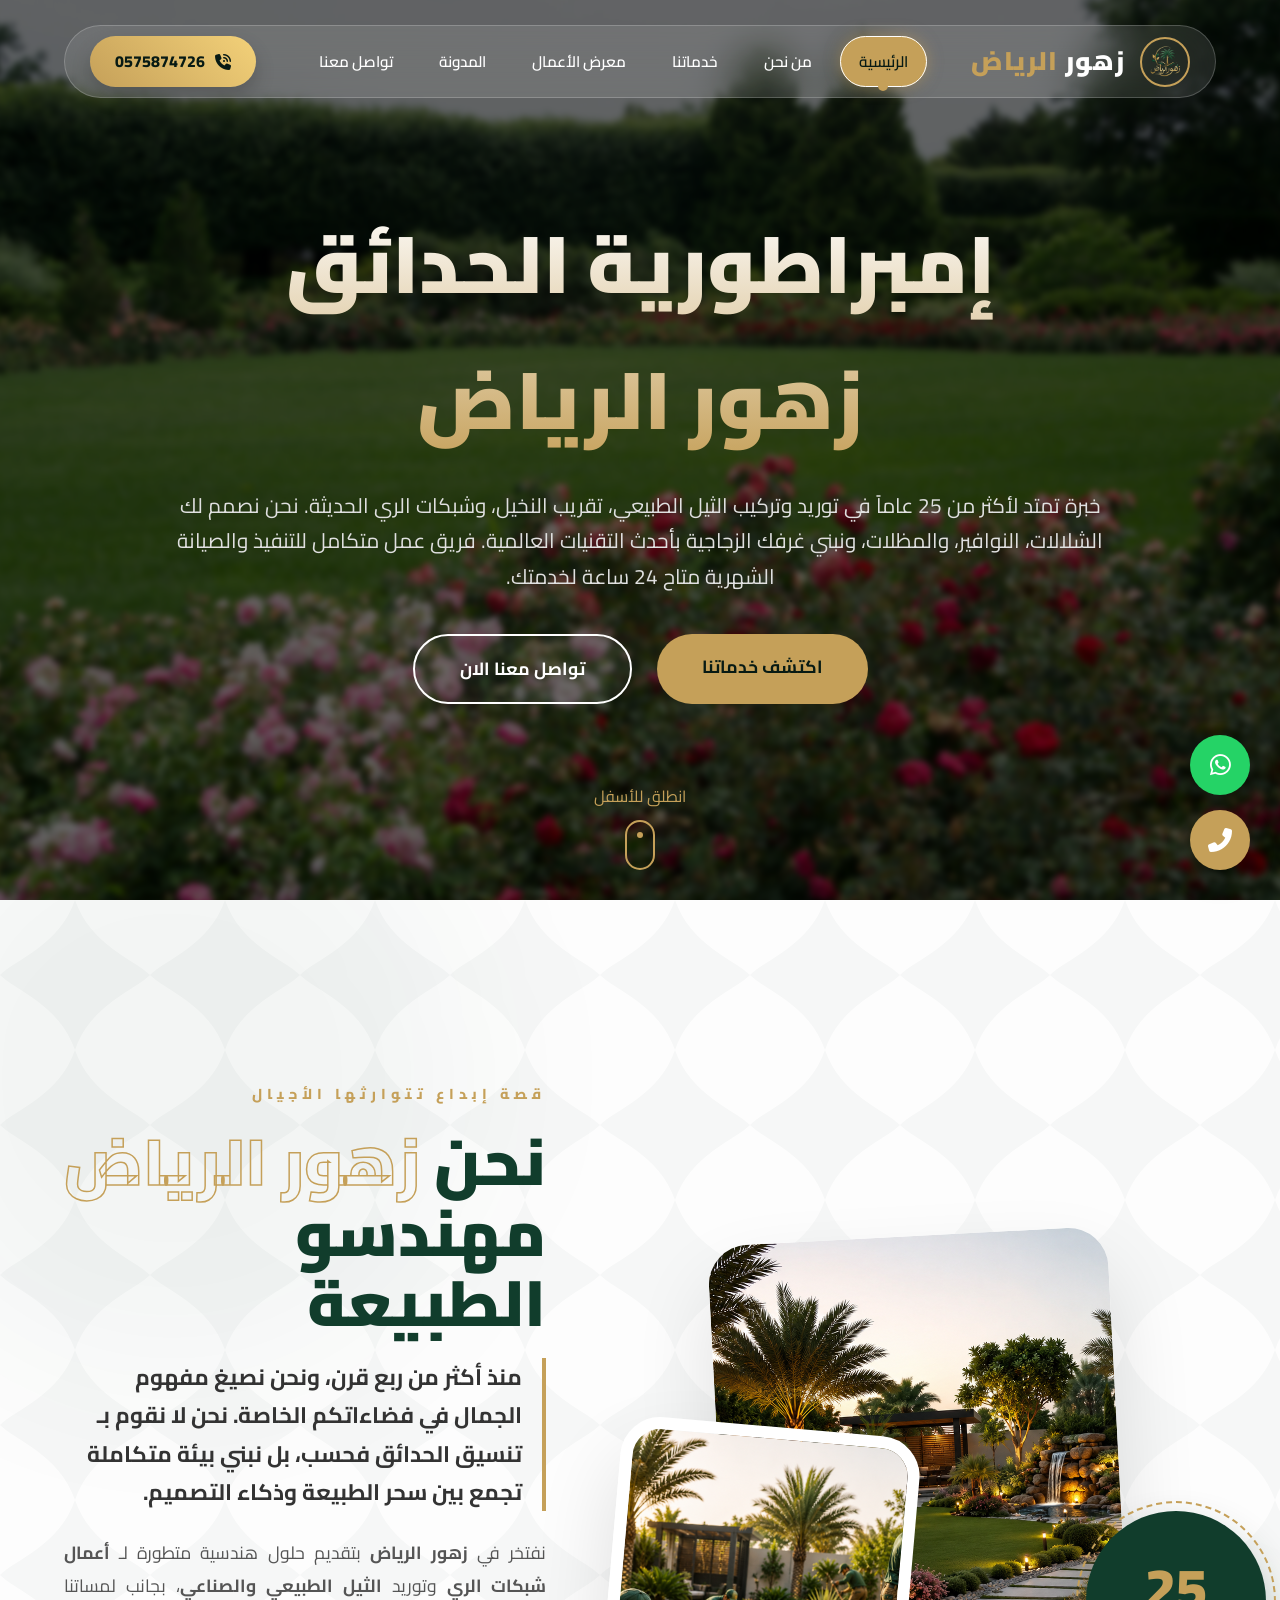
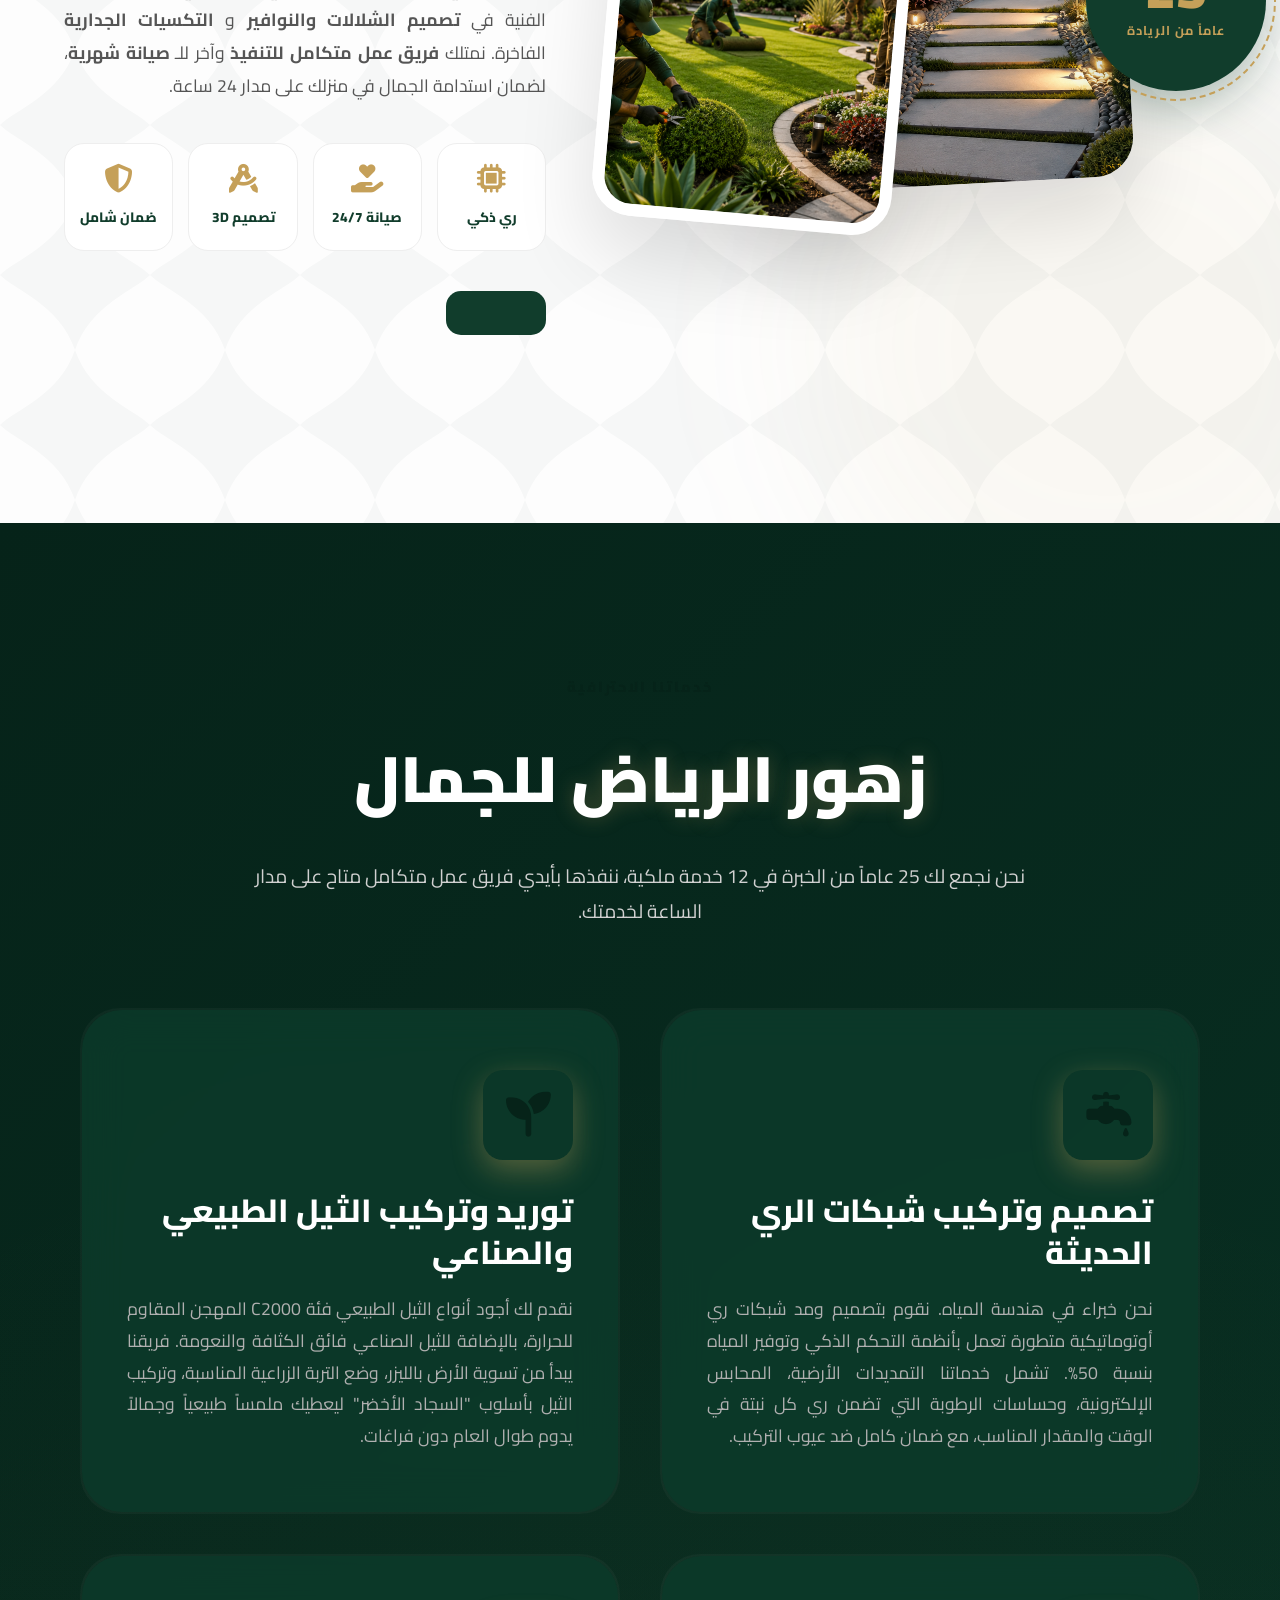
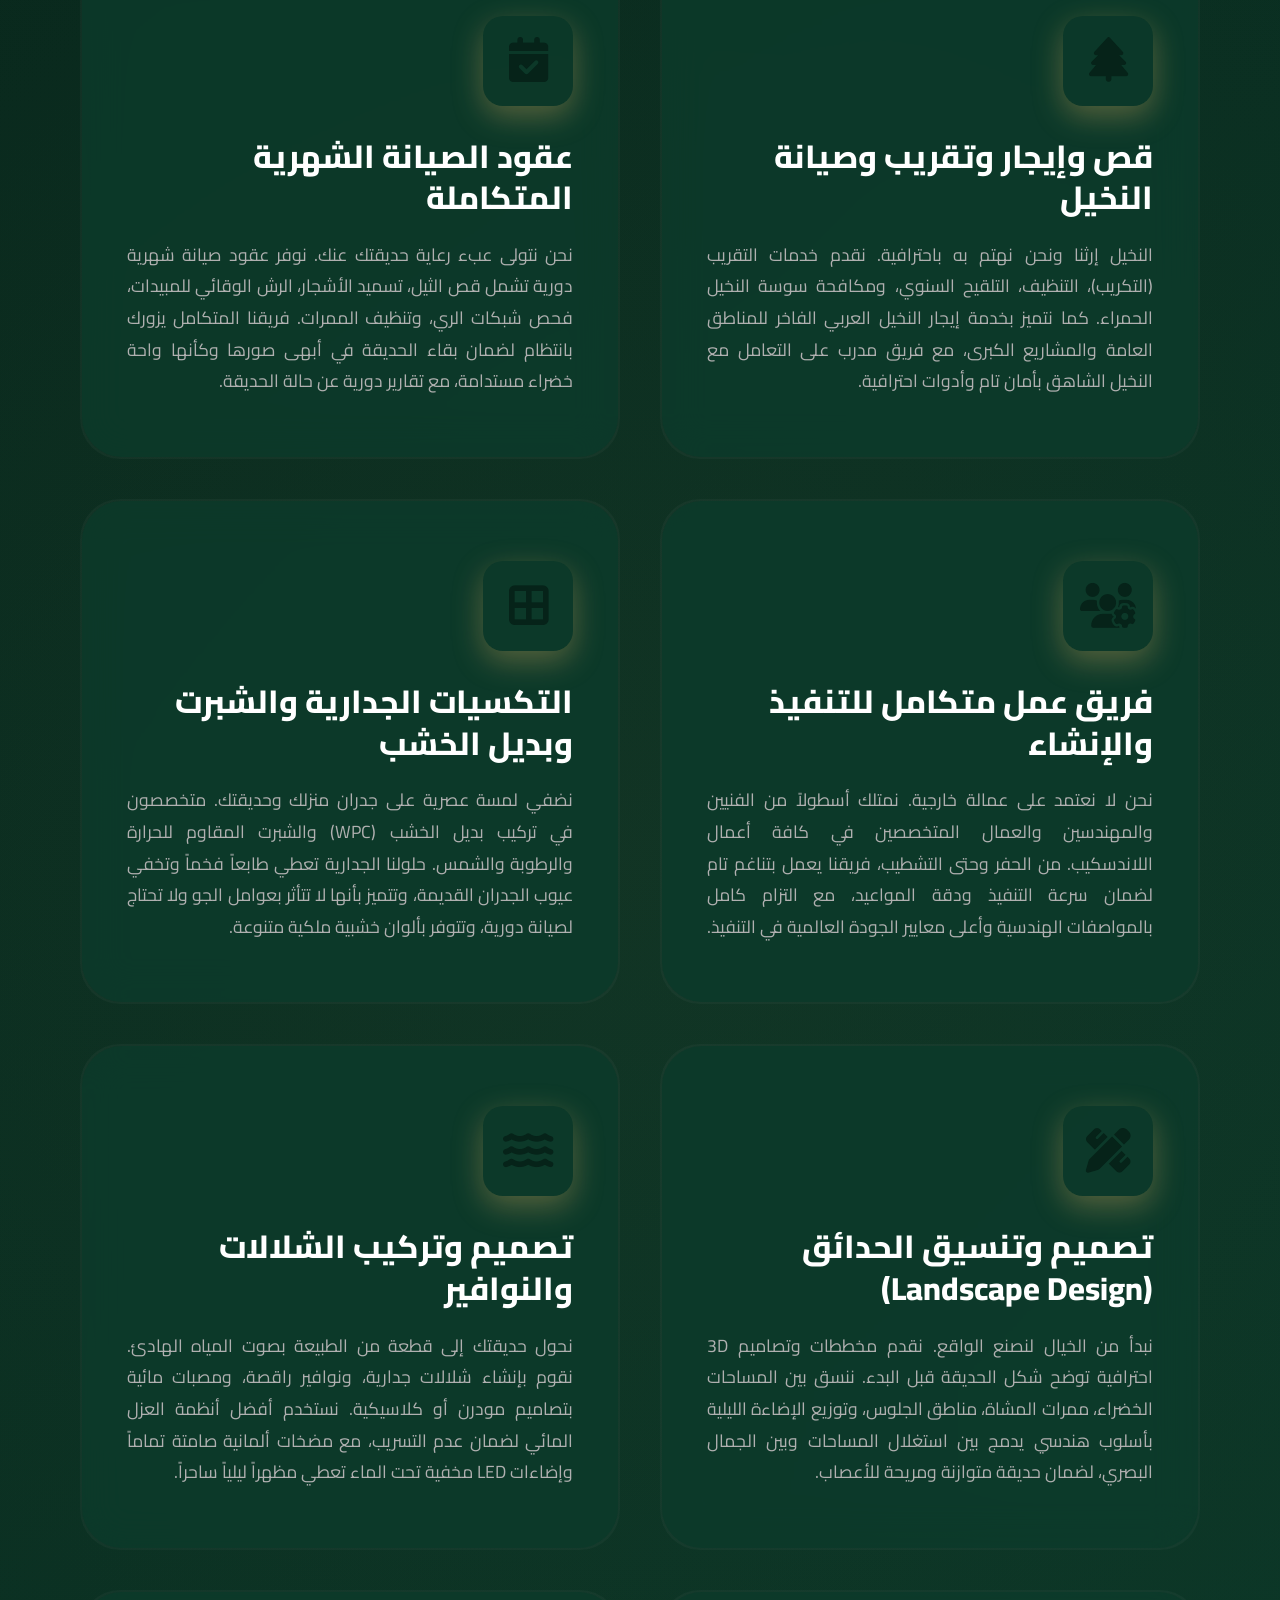
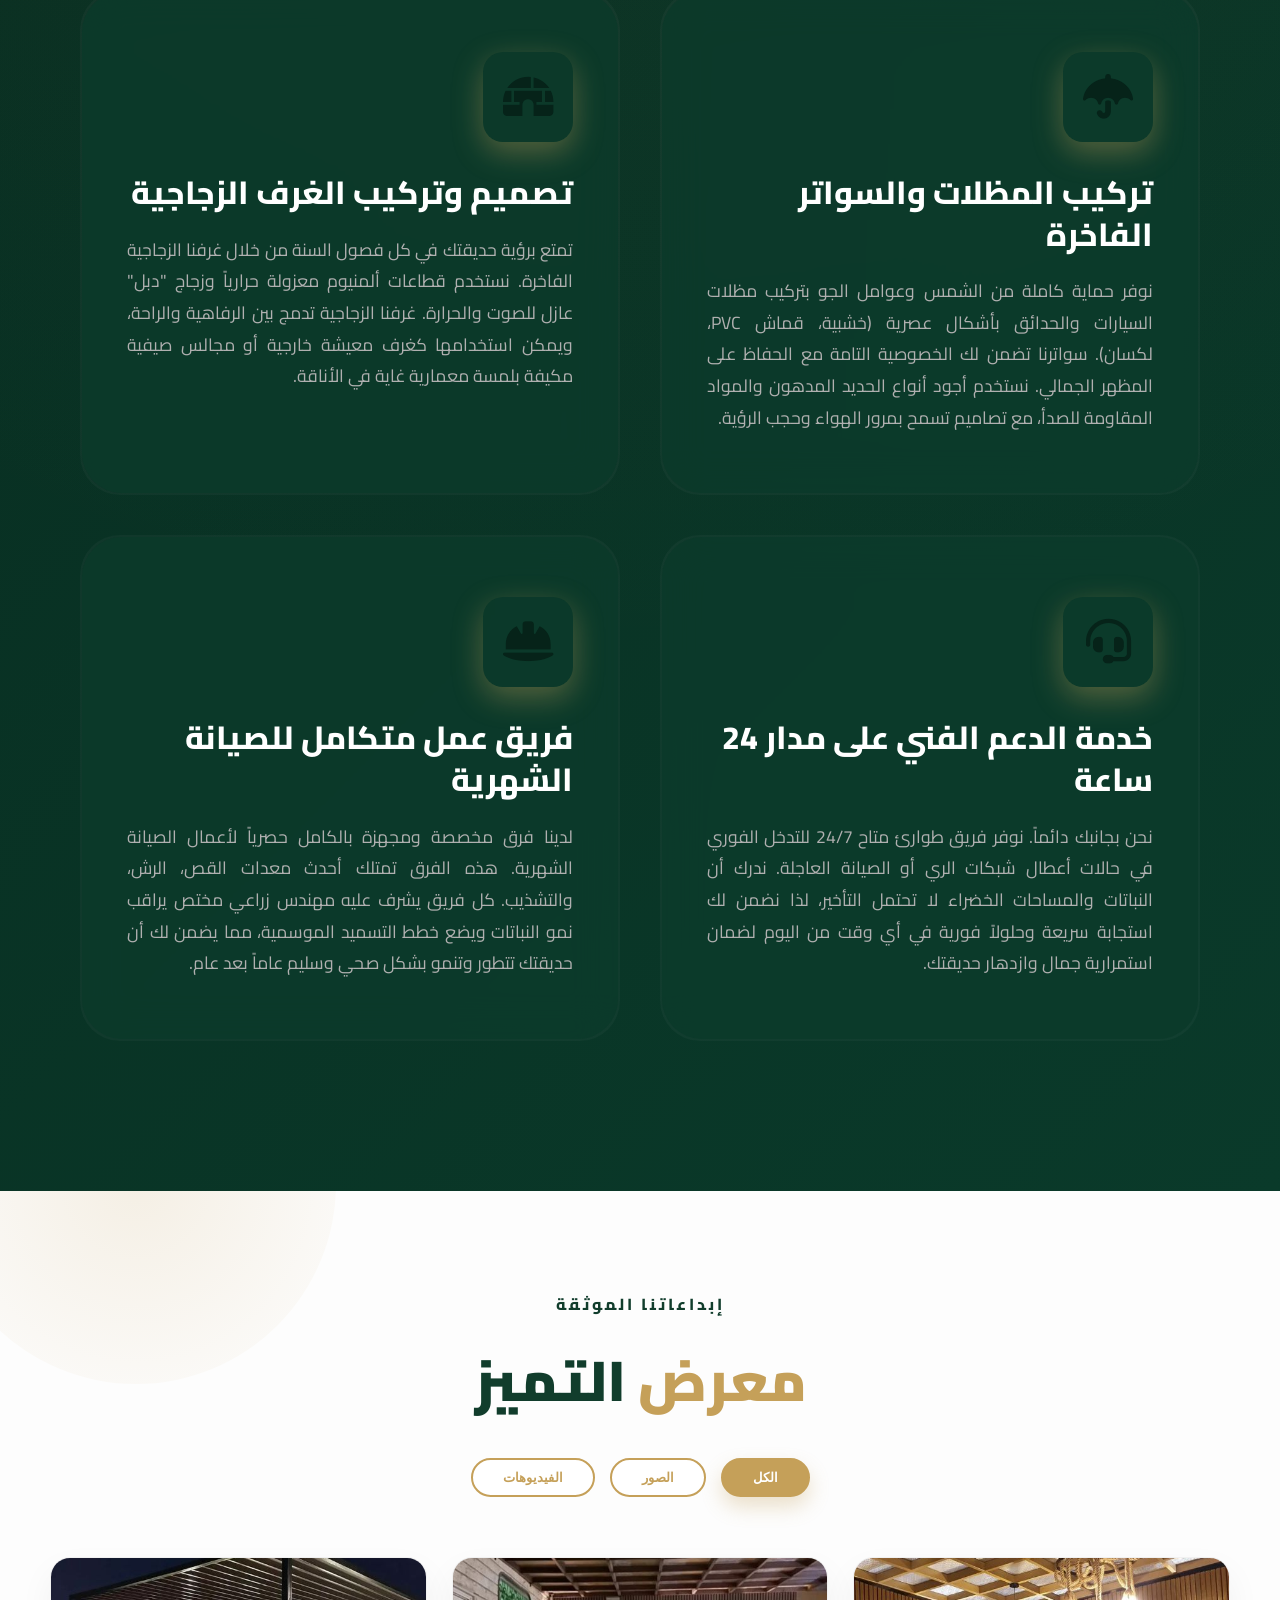
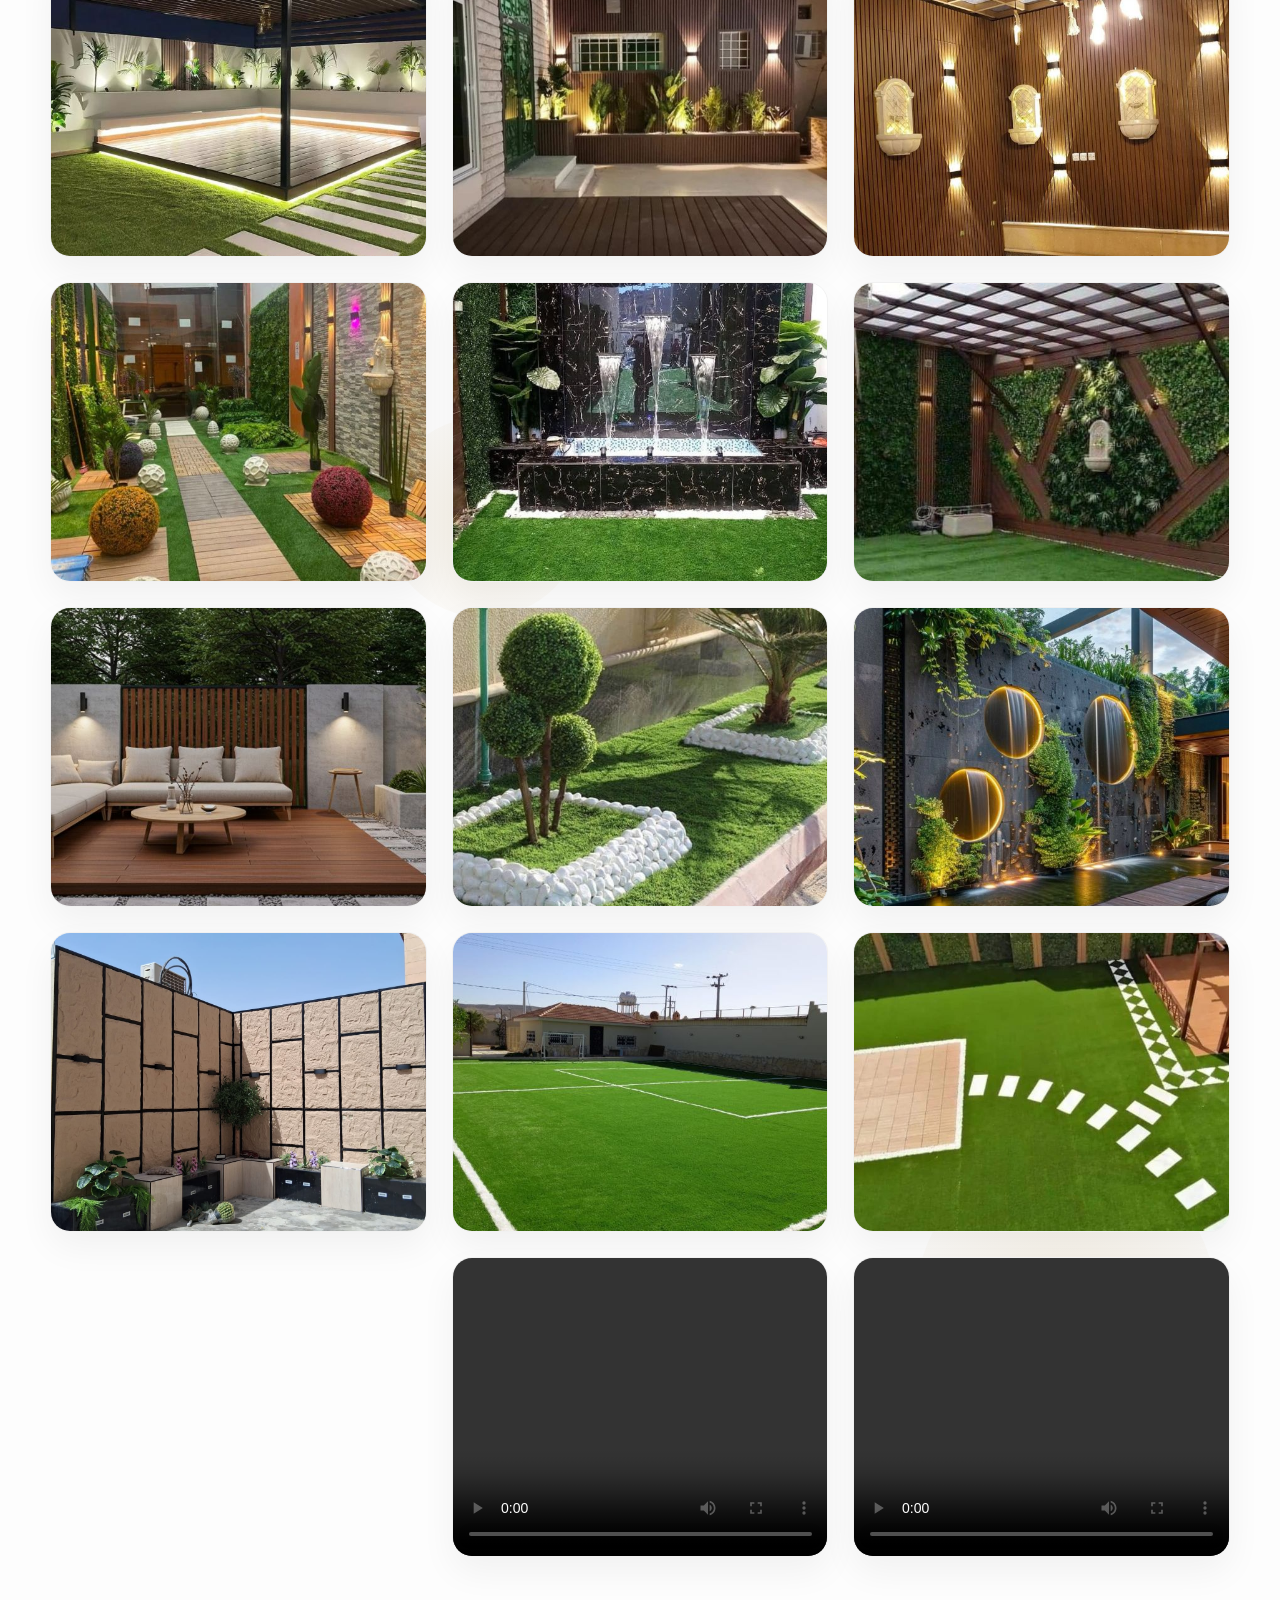
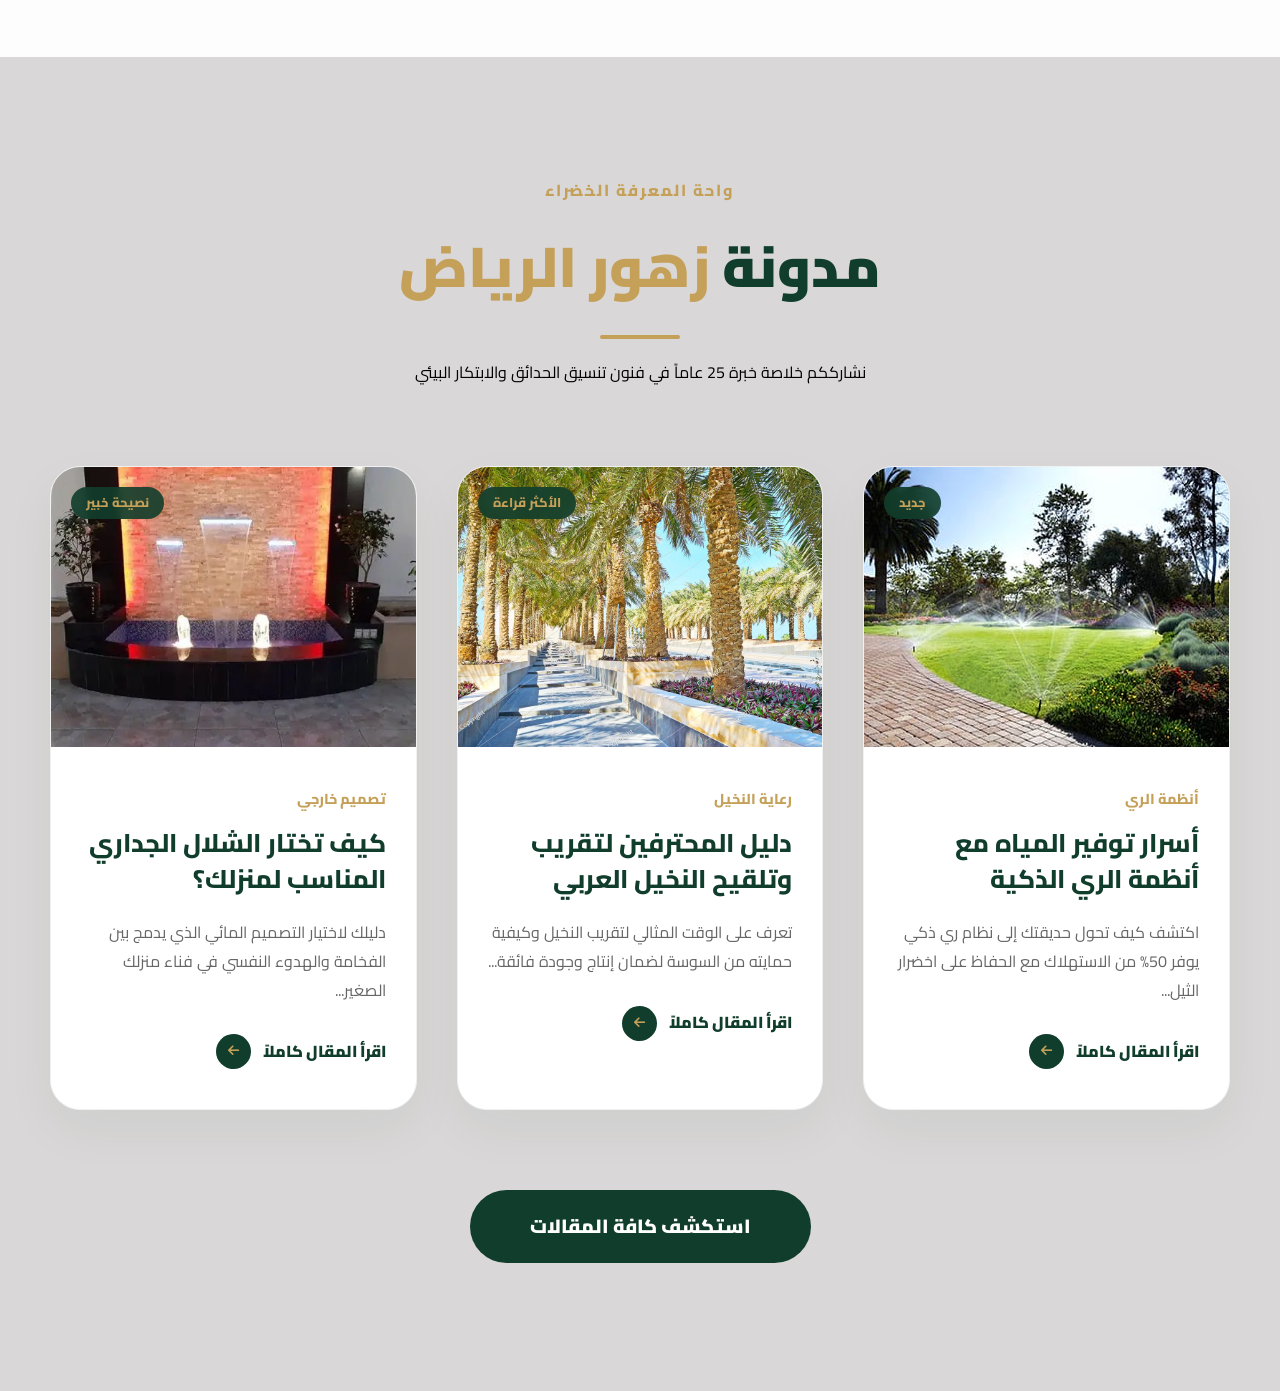
==== commit 537cf084: "message" ====
--- a/index.html
+++ b/index.html
@@ -9,14 +9,11 @@
     <link rel="stylesheet" href="style.css">
 </head>
 <body>
-
-    <!-- Header Navigation -->
     <header class="ultra-nav">
         <div class="logo-box">
             <img src="images/logo-removebg-preview (7).png" alt="زهور الرياض" class="logo-img">
             <div class="brand-name">زهور <span>الرياض</span></div>
         </div>
-
         <nav class="desktop-nav">
             <ul class="nav-menu">
                 <li><a href="#home" class="nav-link active">الرئيسية</a></li>
@@ -27,20 +24,16 @@
                 <li><a href="#contact" class="nav-link">تواصل معنا</a></li>
             </ul>
         </nav>
-
         <a href="tel:0575874726" class="header-call-btn">
             <i class="fas fa-phone-volume"></i>
             <span>0575874726</span>
         </a>
-
         <button class="burger-btn" id="openSidebar">
             <span></span>
             <span></span>
             <span></span>
         </button>
     </header>
-
-    <!-- Sidebar Mobile -->
     <div class="sidebar-overlay" id="overlay"></div>
     <aside class="sidebar-menu" id="sidebar">
         <button class="close-sidebar" id="closeSidebar">&times;</button>
@@ -53,8 +46,6 @@
             <li style="transition-delay: 0.5s;"><a href="#contact">اطلب الخدمة</a></li>
         </ul>
     </aside>
-
-    <!-- Hero Section -->
     <section id="home" class="hero-wrapper">
         <div class="hero-bg"></div>
         <div class="hero-content">
@@ -76,15 +67,12 @@
         </a>
     </section>
     <section id="about" class="about-quantum">
-    <!-- خلفية حيوية متغيرة -->
     <div class="dynamic-background">
         <div class="blur-circle"></div>
         <div class="blur-circle-2"></div>
         <div class="leaf-pattern-overlay"></div>
     </div>
-
     <div class="container quantum-wrapper">
-        <!-- الجانب البصري: Mosaic 3D Animation -->
         <div class="visual-mosaic">
             <div class="mosaic-item m-1" data-speed="1.2">
                 <img src="images/about.png" alt="تنسيق حدائق راقي">
@@ -100,14 +88,11 @@
                 <div class="portal-ring"></div>
             </div>
         </div>
-
-        <!-- الجانب النصي: Luxury Typography & SEO Power -->
         <div class="content-luxury">
             <div class="content-header">
                 <span class="tagline">قصة إبداع تتوارثها الأجيال</span>
                 <h2 class="ultra-title">نحن <span>زهور الرياض</span><br>مهندسو الطبيعة</h2>
             </div>
-
             <div class="luxury-p">
                 <p class="p-lead">
                     منذ أكثر من <strong>ربع قرن</strong>، ونحن نصيغ مفهوم الجمال في فضاءاتكم الخاصة. نحن لا نقوم بـ <strong>تنسيق الحدائق</strong> فحسب، بل نبني بيئة متكاملة تجمع بين سحر الطبيعة وذكاء التصميم.
@@ -116,8 +101,6 @@
                     نفتخر في <strong>زهور الرياض</strong> بتقديم حلول هندسية متطورة لـ <strong>أعمال شبكات الري</strong> وتوريد <strong>الثيل الطبيعي والصناعي</strong>، بجانب لمساتنا الفنية في <strong>تصميم الشلالات والنوافير</strong> و <strong>التكسيات الجدارية</strong> الفاخرة. نمتلك <strong>فريق عمل متكامل للتنفيذ</strong> وآخر للـ <strong>صيانة شهرية</strong>، لضمان استدامة الجمال في منزلك على مدار 24 ساعة.
                 </div>
             </div>
-
-            <!-- شبكة المميزات التفاعلية -->
             <div class="interactive-perks">
                 <div class="perk-box">
                     <i class="fas fa-microchip"></i>
@@ -136,7 +119,6 @@
                     <span>ضمان شامل</span>
                 </div>
             </div>
-
             <div class="action-footer">
                 <a href="#contact" class="glitch-btn">
                     <span class="btn-text">ابدأ رحلة التغيير</span>
@@ -145,21 +127,16 @@
             </div>
         </div>
     </div>
-</section>
-<section id="services" class="royal-services">
-    <!-- خلفية الزمرد والذهب -->
-    <div class="emerald-glow-bg"></div>
-    
+    </section>
+    <section id="services" class="royal-services">
+    <div class="emerald-glow-bg"></div>  
     <div class="container">
         <div class="luxury-heading">
             <span class="gold-badge">خدماتنا الاحترافية</span>
             <h2 class="main-title"> <span>زهور الرياض</span> للجمال</h2>
             <p class="luxury-desc">نحن نجمع لك 25 عاماً من الخبرة في 12 خدمة ملكية، ننفذها بأيدي فريق عمل متكامل متاح على مدار الساعة لخدمتك.</p>
         </div>
-
         <div class="royal-grid">
-            
-            <!-- 1. أعمال شبكات الري -->
             <div class="royal-card">
                 <div class="card-glow-border"></div>
                 <div class="card-body">
@@ -168,8 +145,6 @@
                     <p>نحن خبراء في هندسة المياه. نقوم بتصميم ومد شبكات ري أوتوماتيكية متطورة تعمل بأنظمة التحكم الذكي وتوفير المياه بنسبة 50%. تشمل خدماتنا التمديدات الأرضية، المحابس الإلكترونية، وحساسات الرطوبة التي تضمن ري كل نبتة في الوقت والمقدار المناسب، مع ضمان كامل ضد عيوب التركيب.</p>
                 </div>
             </div>
-
-            <!-- 2. توريد وتركيب الثيل -->
             <div class="royal-card">
                 <div class="card-glow-border"></div>
                 <div class="card-body">
@@ -178,8 +153,6 @@
                     <p>نقدم لك أجود أنواع الثيل الطبيعي فئة C2000 المهجن المقاوم للحرارة، بالإضافة للثيل الصناعي فائق الكثافة والنعومة. فريقنا يبدأ من تسوية الأرض بالليزر، وضع التربة الزراعية المناسبة، وتركيب الثيل بأسلوب "السجاد الأخضر" ليعطيك ملمساً طبيعياً وجمالاً يدوم طوال العام دون فراغات.</p>
                 </div>
             </div>
-
-            <!-- 3. قص وإيجار وتقريب النخيل -->
             <div class="royal-card">
                 <div class="card-glow-border"></div>
                 <div class="card-body">
@@ -188,8 +161,6 @@
                     <p>النخيل إرثنا ونحن نهتم به باحترافية. نقدم خدمات التقريب (التكريب)، التنظيف، التلقيح السنوي، ومكافحة سوسة النخيل الحمراء. كما نتميز بخدمة إيجار النخيل العربي الفاخر للمناطق العامة والمشاريع الكبرى، مع فريق مدرب على التعامل مع النخيل الشاهق بأمان تام وأدوات احترافية.</p>
                 </div>
             </div>
-
-            <!-- 4. صيانة شهرية -->
             <div class="royal-card">
                 <div class="card-glow-border"></div>
                 <div class="card-body">
@@ -198,8 +169,6 @@
                     <p>نحن نتولى عبء رعاية حديقتك عنك. نوفر عقود صيانة شهرية دورية تشمل قص الثيل، تسميد الأشجار، الرش الوقائي للمبيدات، فحص شبكات الري، وتنظيف الممرات. فريقنا المتكامل يزورك بانتظام لضمان بقاء الحديقة في أبهى صورها وكأنها واحة خضراء مستدامة، مع تقارير دورية عن حالة الحديقة.</p>
                 </div>
             </div>
-
-            <!-- 5. فريق عمل متكامل للتنفيذ -->
             <div class="royal-card">
                 <div class="card-glow-border"></div>
                 <div class="card-body">
@@ -208,8 +177,6 @@
                     <p>نحن لا نعتمد على عمالة خارجية. نمتلك أسطولاً من الفنيين والمهندسين والعمال المتخصصين في كافة أعمال اللاندسكيب. من الحفر وحتى التشطيب، فريقنا يعمل بتناغم تام لضمان سرعة التنفيذ ودقة المواعيد، مع التزام كامل بالمواصفات الهندسية وأعلى معايير الجودة العالمية في التنفيذ.</p>
                 </div>
             </div>
-
-            <!-- 6. التكسيات الجدارية وبديل الخشب -->
             <div class="royal-card">
                 <div class="card-glow-border"></div>
                 <div class="card-body">
@@ -218,8 +185,6 @@
                     <p>نضفي لمسة عصرية على جدران منزلك وحديقتك. متخصصون في تركيب بديل الخشب (WPC) والشبرت المقاوم للحرارة والرطوبة والشمس. حلولنا الجدارية تعطي طابعاً فخماً وتخفي عيوب الجدران القديمة، وتتميز بأنها لا تتأثر بعوامل الجو ولا تحتاج لصيانة دورية، وتتوفر بألوان خشبية ملكية متنوعة.</p>
                 </div>
             </div>
-
-            <!-- 7. تصميم وتنسيق الحدائق -->
             <div class="royal-card">
                 <div class="card-glow-border"></div>
                 <div class="card-body">
@@ -228,8 +193,6 @@
                     <p>نبدأ من الخيال لنصنع الواقع. نقدم مخططات وتصاميم 3D احترافية توضح شكل الحديقة قبل البدء. ننسق بين المساحات الخضراء، ممرات المشاة، مناطق الجلوس، وتوزيع الإضاءة الليلية بأسلوب هندسي يدمج بين استغلال المساحات وبين الجمال البصري، لضمان حديقة متوازنة ومريحة للأعصاب.</p>
                 </div>
             </div>
-
-            <!-- 8. شلالات ونوافير -->
             <div class="royal-card">
                 <div class="card-glow-border"></div>
                 <div class="card-body">
@@ -238,8 +201,6 @@
                     <p>نحول حديقتك إلى قطعة من الطبيعة بصوت المياه الهادئ. نقوم بإنشاء شلالات جدارية، ونوافير راقصة، ومصبات مائية بتصاميم مودرن أو كلاسيكية. نستخدم أفضل أنظمة العزل المائي لضمان عدم التسريب، مع مضخات ألمانية صامتة تماماً وإضاءات LED مخفية تحت الماء تعطي مظهراً ليلياً ساحراً.</p>
                 </div>
             </div>
-
-            <!-- 9. مظلات وسواتر -->
             <div class="royal-card">
                 <div class="card-glow-border"></div>
                 <div class="card-body">
@@ -248,8 +209,6 @@
                     <p>نوفر حماية كاملة من الشمس وعوامل الجو بتركيب مظلات السيارات والحدائق بأشكال عصرية (خشبية، قماش PVC، لكسان). سواترنا تضمن لك الخصوصية التامة مع الحفاظ على المظهر الجمالي. نستخدم أجود أنواع الحديد المدهون والمواد المقاومة للصدأ، مع تصاميم تسمح بمرور الهواء وحجب الرؤية.</p>
                 </div>
             </div>
-
-            <!-- 10. غرف زجاجية -->
             <div class="royal-card">
                 <div class="card-glow-border"></div>
                 <div class="card-body">
@@ -258,8 +217,6 @@
                     <p>تمتع برؤية حديقتك في كل فصول السنة من خلال غرفنا الزجاجية الفاخرة. نستخدم قطاعات ألمنيوم معزولة حرارياً وزجاج "دبل" عازل للصوت والحرارة. غرفنا الزجاجية تدمج بين الرفاهية والراحة، ويمكن استخدامها كغرف معيشة خارجية أو مجالس صيفية مكيفة بلمسة معمارية غاية في الأناقة.</p>
                 </div>
             </div>
-
-            <!-- 11. خدمة على مدار 24 ساعة -->
             <div class="royal-card">
                 <div class="card-glow-border"></div>
                 <div class="card-body">
@@ -268,8 +225,6 @@
                     <p>نحن بجانبك دائماً. نوفر فريق طوارئ متاح 24/7 للتدخل الفوري في حالات أعطال شبكات الري أو الصيانة العاجلة. ندرك أن النباتات والمساحات الخضراء لا تحتمل التأخير، لذا نضمن لك استجابة سريعة وحلولاً فورية في أي وقت من اليوم لضمان استمرارية جمال وازدهار حديقتك.</p>
                 </div>
             </div>
-
-            <!-- 12. فريق صيانة متكامل -->
             <div class="royal-card">
                 <div class="card-glow-border"></div>
                 <div class="card-body">
@@ -281,7 +236,7 @@
 
         </div>
     </div>
-</section>
+    </section>
 <section id="portfolio" class="gallery-luminous">
     <!-- أنميشن الخلفية (الجسيمات الذهبية) -->
     <div class="bg-animation">
--- a/style.css
+++ b/style.css
@@ -1,9 +1,3 @@
-/* 
-   MASTER STYLESHEET: Zohour Al-Riyadh 
-   Theme: Royal Emerald & Golden Glow
-   Concept: Ultra-Modern Glassmorphism & High-End Animation
-*/
-
 :root {
     --primary-dark: #071a14;
     --emerald: #113d2c;
@@ -15,8 +9,6 @@
     --neon-shadow: 0 0 15px rgba(197, 160, 89, 0.5);
     --transition-hq: all 0.6s cubic-bezier(0.23, 1, 0.32, 1);
 }
-
-/* Reset & Global */
 * {
     margin: 0;
     padding: 0;
@@ -36,8 +28,6 @@
     overflow-x: hidden;
     line-height: 1.7;
 }
-
-/* 1. Ultra-Modern Floating Navbar */
 .ultra-nav {
     position: fixed;
     top: 25px;
@@ -57,8 +47,6 @@
     align-items: center;
     justify-content: space-between;
 }
-
-/* حالة الناف بار عند السكرول - يأخذ عرض الشاشة كاملاً */
 .ultra-nav.scrolled {
     top: 0;
     width: 100%;
@@ -98,8 +86,6 @@
 .brand-name span {
     color: var(--gold);
 }
-
-/* Nav Links Design */
 .nav-menu {
     display: flex;
     list-style: none;
@@ -116,8 +102,6 @@
     transition: var(--transition-hq);
     position: relative;
 }
-
-/* السكشن الاكتف - ستايل مختلف تماماً مع أنميشن */
 .nav-link.active {
     background: var(--gold);
     color: var(--primary-dark);
@@ -143,8 +127,6 @@
     0% { box-shadow: 0 0 0 0 rgba(197, 160, 89, 0.7); }
     100% { box-shadow: 0 0 0 15px rgba(197, 160, 89, 0); }
 }
-
-/* Call Button - Desktop Only */
 .header-call-btn {
     background: linear-gradient(45deg, var(--gold), var(--gold-bright));
     color: var(--primary-dark);
@@ -163,8 +145,6 @@
     transform: scale(1.1) rotate(-2deg);
     box-shadow: var(--neon-shadow);
 }
-
-/* 2. Hero Section - The Masterpiece */
 .hero-wrapper {
     height: 100vh;
     width: 100%;
@@ -214,8 +194,6 @@
     animation: fadeInUp 1.2s ease forwards;
     opacity: 0;
 }
-
-/* Hero Buttons */
 .hero-btns {
     display: flex;
     gap: 25px;
@@ -264,8 +242,6 @@
     background: var(--white);
     color: var(--primary-dark);
 }
-
-/* Scroll Down Indicator */
 .scroll-indicator {
     position: absolute;
     bottom: 30px;
@@ -302,8 +278,6 @@
     0% { transform: translate(-50%, 0); opacity: 1; }
     100% { transform: translate(-50%, 20px); opacity: 0; }
 }
-
-/* 3. The Revolutionary Mobile Sidebar */
 .sidebar-overlay {
     position: fixed;
     inset: 0;
@@ -377,8 +351,6 @@
     color: var(--gold);
     padding-right: 15px;
 }
-
-/* Burger Button */
 .burger-btn {
     display: none;
     background: none;
@@ -395,8 +367,6 @@
     border-radius: 5px;
     transition: 0.3s;
 }
-
-/* Responsive Logic */
 @media (max-width: 992px) {
     .nav-menu, .header-call-btn {
         display: none;
@@ -420,19 +390,14 @@
         align-items: stretch;
     }
 }
-
-/* Animations Helpers */
 @keyframes fadeInUp {
     from { transform: translateY(50px); opacity: 0; }
     to { transform: translateY(0); opacity: 1; }
 }
-
-/* Prevent horizontal scroll */
 body, html {
     max-width: 100vw;
     overflow-x: hidden;
 }
-/* About Quantum Section */
 .about-quantum {
     padding: 180px 0;
     background: #fdfdfd;
@@ -440,7 +405,6 @@
     overflow: hidden;
 }
 
-/* Background Magic */
 .dynamic-background {
     position: absolute;
     inset: 0;
@@ -474,8 +438,6 @@
     width: 90%;
     margin: 0 auto;
 }
-
-/* Visual Mosaic System */
 .visual-mosaic {
     position: relative;
     display: flex;
@@ -501,8 +463,6 @@
 
 .mosaic-item img { width: 100%; height: 100%; object-fit: cover; transition: 0.8s; }
 .mosaic-item:hover img { transform: scale(1.15); }
-
-/* Experience Portal (The Golden Seal) */
 .experience-portal {
     position: absolute;
     top: 50%; right: -50px;
@@ -530,8 +490,6 @@
 }
 
 @keyframes rotate { from { transform: rotate(0deg); } to { transform: rotate(360deg); } }
-
-/* Content Luxury Typography */
 .ultra-title {
     font-size: 4rem;
     font-weight: 900;
@@ -553,7 +511,6 @@
     text-transform: uppercase;
     font-size: 0.9rem;
 }
-
 .luxury-p .p-lead {
     font-size: 1.4rem;
     font-weight: 700;
@@ -562,17 +519,13 @@
     border-right: 4px solid #c5a059;
     padding-right: 20px;
 }
-
 .p-details { font-size: 1.1rem; line-height: 1.9; color: #555; text-align: justify; }
-
-/* Perks Grid */
 .interactive-perks {
     display: grid;
     grid-template-columns: repeat(4, 1fr);
     gap: 15px;
     margin: 40px 0;
 }
-
 .perk-box {
     background: #fff;
     padding: 20px 10px;
@@ -581,13 +534,10 @@
     border: 1px solid #eee;
     transition: 0.4s;
 }
-
 .perk-box i { font-size: 1.8rem; color: #c5a059; margin-bottom: 10px; display: block; }
 .perk-box span { font-size: 0.85rem; font-weight: 800; color: #113d2c; }
 .perk-box:hover { background: #113d2c; transform: translateY(-10px); }
 .perk-box:hover i, .perk-box:hover span { color: #fff; }
-
-/* Glitch Button */
 .glitch-btn {
     position: relative;
     display: inline-block;
@@ -610,15 +560,12 @@
     transition: transform 0.5s;
 }
 .glitch-btn:hover .btn-line { transform: scaleX(1); }
-
-/* Responsive */
 @media (max-width: 992px) {
     .quantum-wrapper { grid-template-columns: 1fr; }
     .visual-mosaic { order: 2; margin-top: 50px; }
     .ultra-title { font-size: 2.8rem; }
     .interactive-perks { grid-template-columns: repeat(2, 1fr); }
 }
-/* Royal Services Section */
 .royal-services {
     padding: 150px 80px;
     background: linear-gradient(135deg, #062319 0%, #0a3a2a 100%);
@@ -668,20 +615,16 @@
     font-size: 1.2rem;
     line-height: 1.8;
 }
-
-/* 2-Column Royal Grid */
 .royal-grid {
     display: grid;
     grid-template-columns: 1fr 1fr;
     gap: 40px;
 }
-
-/* The Royal Card */
 .royal-card {
     position: relative;
     background: rgba(255, 255, 255, 0.03);
     border-radius: 40px;
-    padding: 2px; /* مسافة للبوردر الذهبي */
+    padding: 2px; 
     overflow: hidden;
     transition: all 0.6s cubic-bezier(0.165, 0.84, 0.44, 1);
 }
@@ -695,8 +638,6 @@
     z-index: 2;
     position: relative;
 }
-
-/* Gold Glowing Border Animation */
 .card-glow-border {
     position: absolute;
     top: 50%; left: 50%;
@@ -751,22 +692,17 @@
     line-height: 1.8;
     text-align: justify;
 }
-
-/* Mobile Fixes */
 @media (max-width: 1024px) {
     .royal-grid { grid-template-columns: 1fr; }
     .main-title { font-size: 2.5rem; }
     .card-body { padding: 40px 25px; }
 }
-/* Gallery Luminous Styles */
 .gallery-luminous {
     padding: 100px 50px;
-    background: #fdfdfd; /* خلفية فاتحة جذابة */
-    position: relative;
-    overflow: hidden;
-}
-
-/* الأنميشن الخلفي (الدوائر الذهبية الناعمة) */
+    background: #fdfdfd; 
+    position: relative;
+    overflow: hidden;
+}
 .bg-animation {
     position: absolute;
     inset: 0;
@@ -789,8 +725,6 @@
     0% { transform: translate(0, 0) scale(1); }
     100% { transform: translate(50px, 50px) scale(1.2); }
 }
-
-/* Header & Filter */
 .gallery-header {
     text-align: center;
     position: relative;
@@ -807,7 +741,7 @@
 
 .gold-title {
     font-size: 3.5rem;
-    color: #c5a059; /* لون ذهبي جذاب */
+    color: #c5a059; 
     font-weight: 900;
     margin: 15px 0;
 }
@@ -837,8 +771,6 @@
     color: #fff;
     box-shadow: 0 10px 20px rgba(197, 160, 89, 0.3);
 }
-
-/* Grid System */
 .luminous-grid {
     display: grid;
     grid-template-columns: repeat(auto-fill, minmax(280px, 1fr));
@@ -893,10 +825,9 @@
     .gold-title { font-size: 2.5rem; }
     .luminous-grid { grid-template-columns: 1fr; }
 }
-/* Blog Section Creative Styles */
 .nature-blog {
     padding: 120px 50px;
-    background: #f4f7f5; /* خلفية هادئة مريحة للعين */
+    background: #f4f7f5; 
     position: relative;
 }
 
@@ -919,15 +850,11 @@
 }
 
 .blog-header .emerald-title span { color: #c5a059; }
-
-/* Blog Grid */
 .blog-grid {
     display: grid;
     grid-template-columns: repeat(auto-fit, minmax(320px, 1fr));
     gap: 35px;
 }
-
-/* Blog Card Animation */
 .blog-card {
     background: #ffffff;
     border-radius: 25px;
@@ -990,8 +917,6 @@
     line-height: 1.7;
     margin-bottom: 25px;
 }
-
-/* Read More Action */
 .read-more-btn {
     text-decoration: none;
     color: #113d2c;
@@ -1006,8 +931,6 @@
     font-size: 0.8rem;
     transition: 0.3s;
 }
-
-/* Hover Effects */
 .blog-card:hover {
     transform: translateY(-15px);
     box-shadow: 0 30px 60px rgba(17, 61, 44, 0.15);
@@ -1018,8 +941,6 @@
 .blog-card:hover img { transform: scale(1.1) rotate(2deg); }
 .blog-card:hover .read-more-btn { color: #c5a059; }
 .blog-card:hover .read-more-btn i { transform: translateX(-5px); }
-
-/* Bottom Button */
 .blog-footer-btn {
     text-align: center;
     margin-top: 60px;
@@ -1046,7 +967,6 @@
     .blog-header .emerald-title { font-size: 2.5rem; }
     .blog-grid { grid-template-columns: 1fr; }
 }
-/* تحسينات المدونة */
 .nature-blog { padding: 120px 50px; background: #fff; }
 .blog-card {
     border: none;
@@ -1080,7 +1000,6 @@
     box-shadow: 0 10px 30px rgba(17, 61, 44, 0.3);
 }
 .view-all-posts:hover { transform: translateY(-5px); box-shadow: 0 20px 40px rgba(197, 160, 89, 0.4); background: #c5a059; color: #fff; }
-/* Nature Blog Master Styles */
 .nature-blog {
     padding: 120px 50px;
     background: #d9d7d7;
@@ -1109,8 +1028,6 @@
     grid-template-columns: repeat(auto-fit, minmax(320px, 1fr));
     gap: 40px;
 }
-
-/* Card Luxury Style */
 .blog-card {
     background: #fff;
     border-radius: 30px;
@@ -1169,8 +1086,6 @@
     line-height: 1.8;
     margin-bottom: 30px;
 }
-
-/* Read More Button Styling */
 .luxury-read-btn {
     text-decoration: none;
     color: #113d2c;
@@ -1180,7 +1095,6 @@
     gap: 12px;
     transition: 0.3s;
 }
-
 .luxury-read-btn i {
     width: 35px; height: 35px;
     background: #113d2c;
@@ -1191,8 +1105,6 @@
     font-size: 0.8rem;
     transition: 0.4s;
 }
-
-/* Hover States */
 .blog-card:hover {
     transform: translateY(-15px);
     border-color: #c5a059;
@@ -1208,8 +1120,6 @@
     color: #113d2c;
     transform: translateX(-10px);
 }
-
-/* Mega View All Button */
 .blog-footer-action {
     text-align: center;
     margin-top: 80px;
@@ -1238,7 +1148,7 @@
 .floating-contact {
     position: fixed;
     bottom: 30px;
-    right: 30px; /* في الموبايل واللغة العربية يفضل اليمين */
+    right: 30px; 
     display: flex;
     flex-direction: column;
     gap: 15px;
@@ -1312,9 +1222,124 @@
         font-size: 1.3rem;
     }
     .floating-btn:hover {
-        width: 55px; /* لا يتمدد في الموبايل لعدم حجب الشاشة */
+        width: 55px; 
     }
     .floating-btn:hover .btn-text {
         display: none;
     }
+    .nature-blog {
+    padding: 120px 0px;
+    background: #f4f7f5; 
+    position: relative;
+}
+}
+@media (max-width: 768px) {
+    html, body {
+        overflow-x: hidden !important;
+        width: 100% !important;
+        position: relative;
+    }
+    h1 { font-size: 2rem !important; line-height: 1.2 !important; }
+    h2 { font-size: 1.7rem !important; line-height: 1.3 !important; }
+    h3 { font-size: 1.4rem !important; }
+    p { font-size: 0.95rem !important; line-height: 1.6 !important; }
+    
+    .container {
+        width: 92% !important;
+        padding: 0 !important;
+        margin: 0 auto !important;
+        display: flex;
+        flex-direction: column;
+        align-items: center; 
+        text-align: center;
+    }
+    .hero-content {
+        padding: 0 10px !important;
+        display: flex;
+        flex-direction: column;
+        align-items: center;
+    }
+    .hero-btns {
+        flex-direction: column; 
+        width: 100%;
+        gap: 15px;
+    }
+    .btn-main, .hero-btns a {
+        width: 100% !important; 
+        padding: 15px !important;
+    }
+    .about-quantum, .about-ultra, .creative-about {
+        padding: 60px 0 !important;
+    }
+    .about-wrapper, .about-container {
+        grid-template-columns: 1fr !important; 
+        gap: 30px !important;
+    }
+    .visual-mosaic, .about-visual-collage {
+        width: 100% !important;
+        height: auto !important;
+        display: flex;
+        justify-content: center;
+        order: 2; 
+    }
+    .mosaic-item, .image-stack {
+        position: relative !important;
+        width: 90% !important;
+        height: 300px !important;
+        left: auto !important;
+        right: auto !important;
+        transform: none !important;
+        margin-top: 20px;
+    }
+    .royal-grid, .grand-services-grid, .services-grid {
+        grid-template-columns: 1fr !important; 
+        width: 100% !important;
+        gap: 20px !important;
+    }
+    .royal-card, .mega-glass-card {
+        width: 100% !important;
+        margin: 0 auto;
+    }
+    .card-body {
+        padding: 30px 20px !important;
+    }
+    .luminous-grid, .gallery-grid {
+        grid-template-columns: 1fr !important; 
+        width: 100% !important;
+    }
+    .grid-item {
+        height: 250px !important;
+    }
+    .blog-grid {
+        grid-template-columns: 1fr !important;
+        width: 100% !important;
+    }
+    .blog-card {
+        margin: 0 auto 20px;
+        width: 100%;
+    }
+    .article-main {
+        padding: 100px 15px 50px !important;
+    }
+    #article-title { font-size: 1.8rem !important; }
+    #article-image { height: 250px !important; border-radius: 20px !important; }
+    #article-body { font-size: 1.1rem !important; }
+    .floating-contact {
+        bottom: 15px !important;
+        right: 15px !important;
+    }
+    .floating-btn {
+        width: 50px !important;
+        height: 50px !important;
+    }
+    .nature-blog {
+    padding: 120px 0px;
+}
+.gallery-luminous {
+    padding: 100px 0px;
+}
+.royal-services {
+    padding: 150px 0px;
+}
+
 }
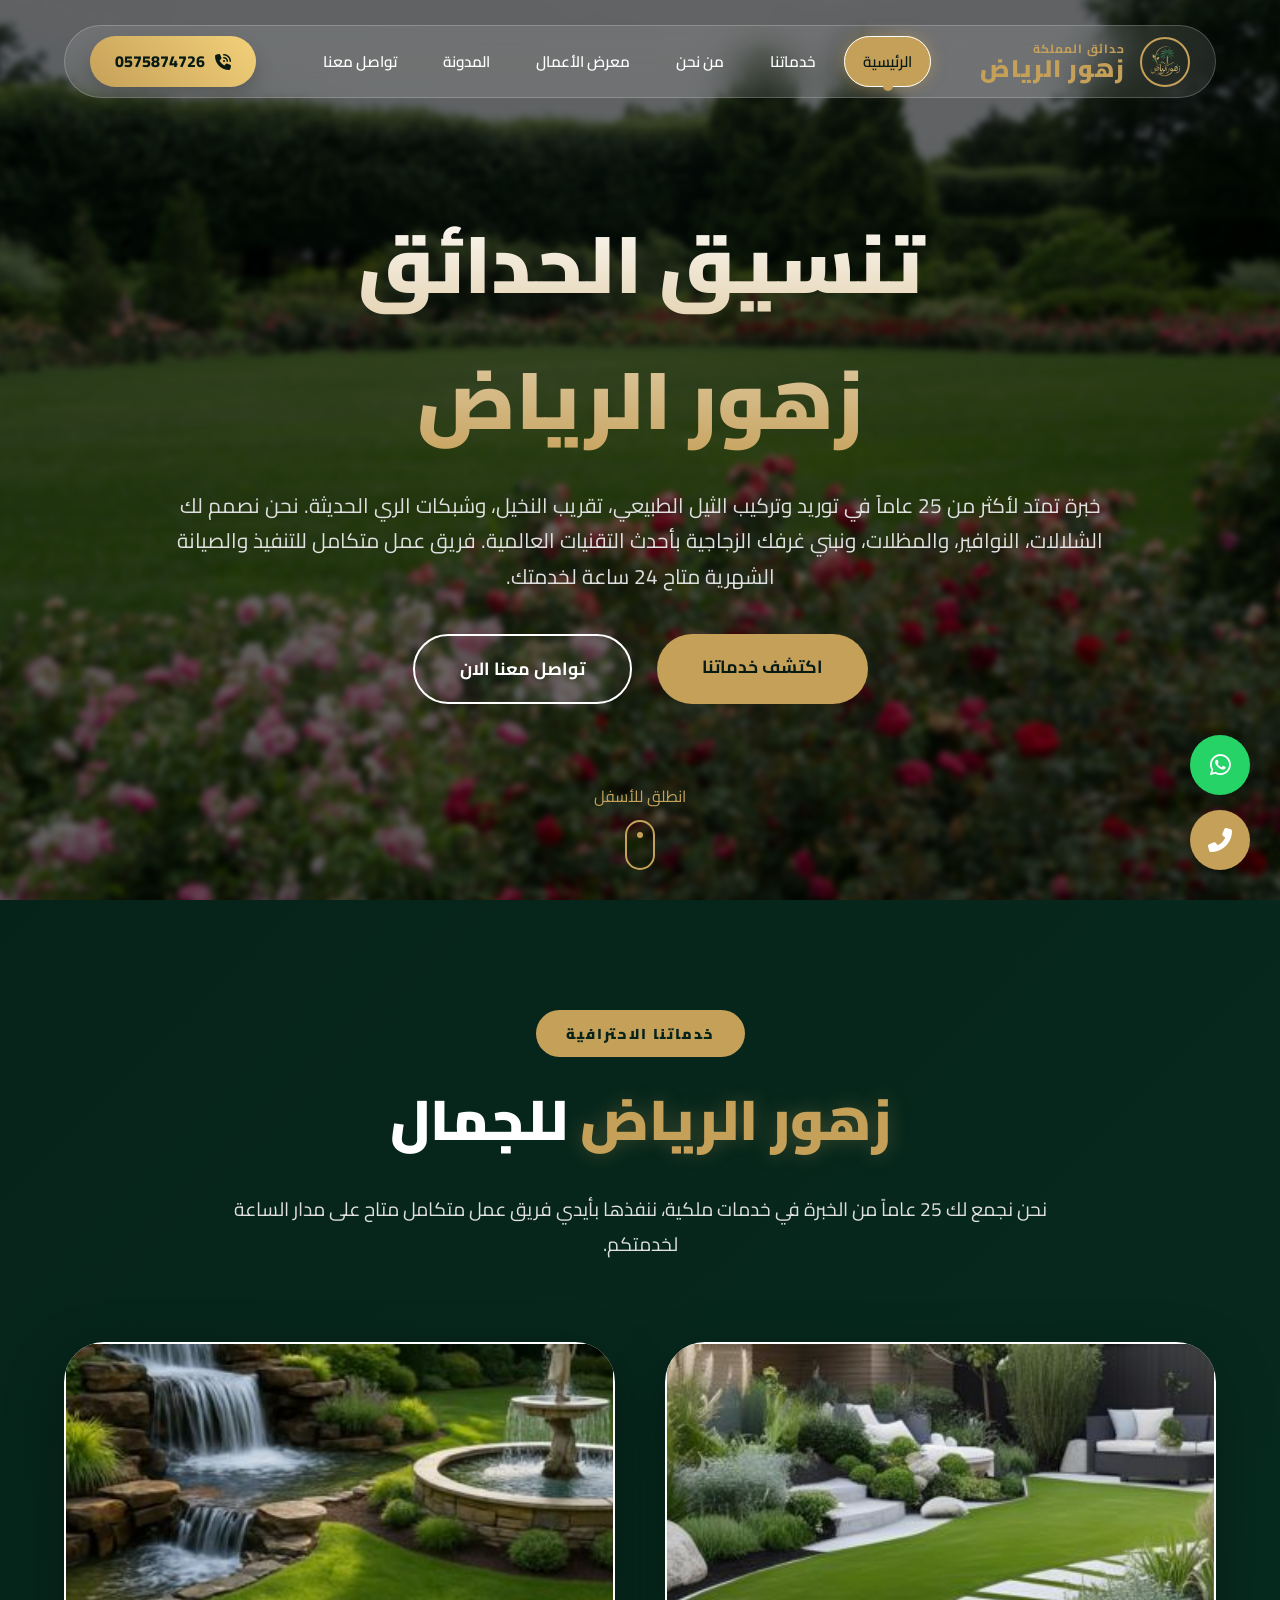
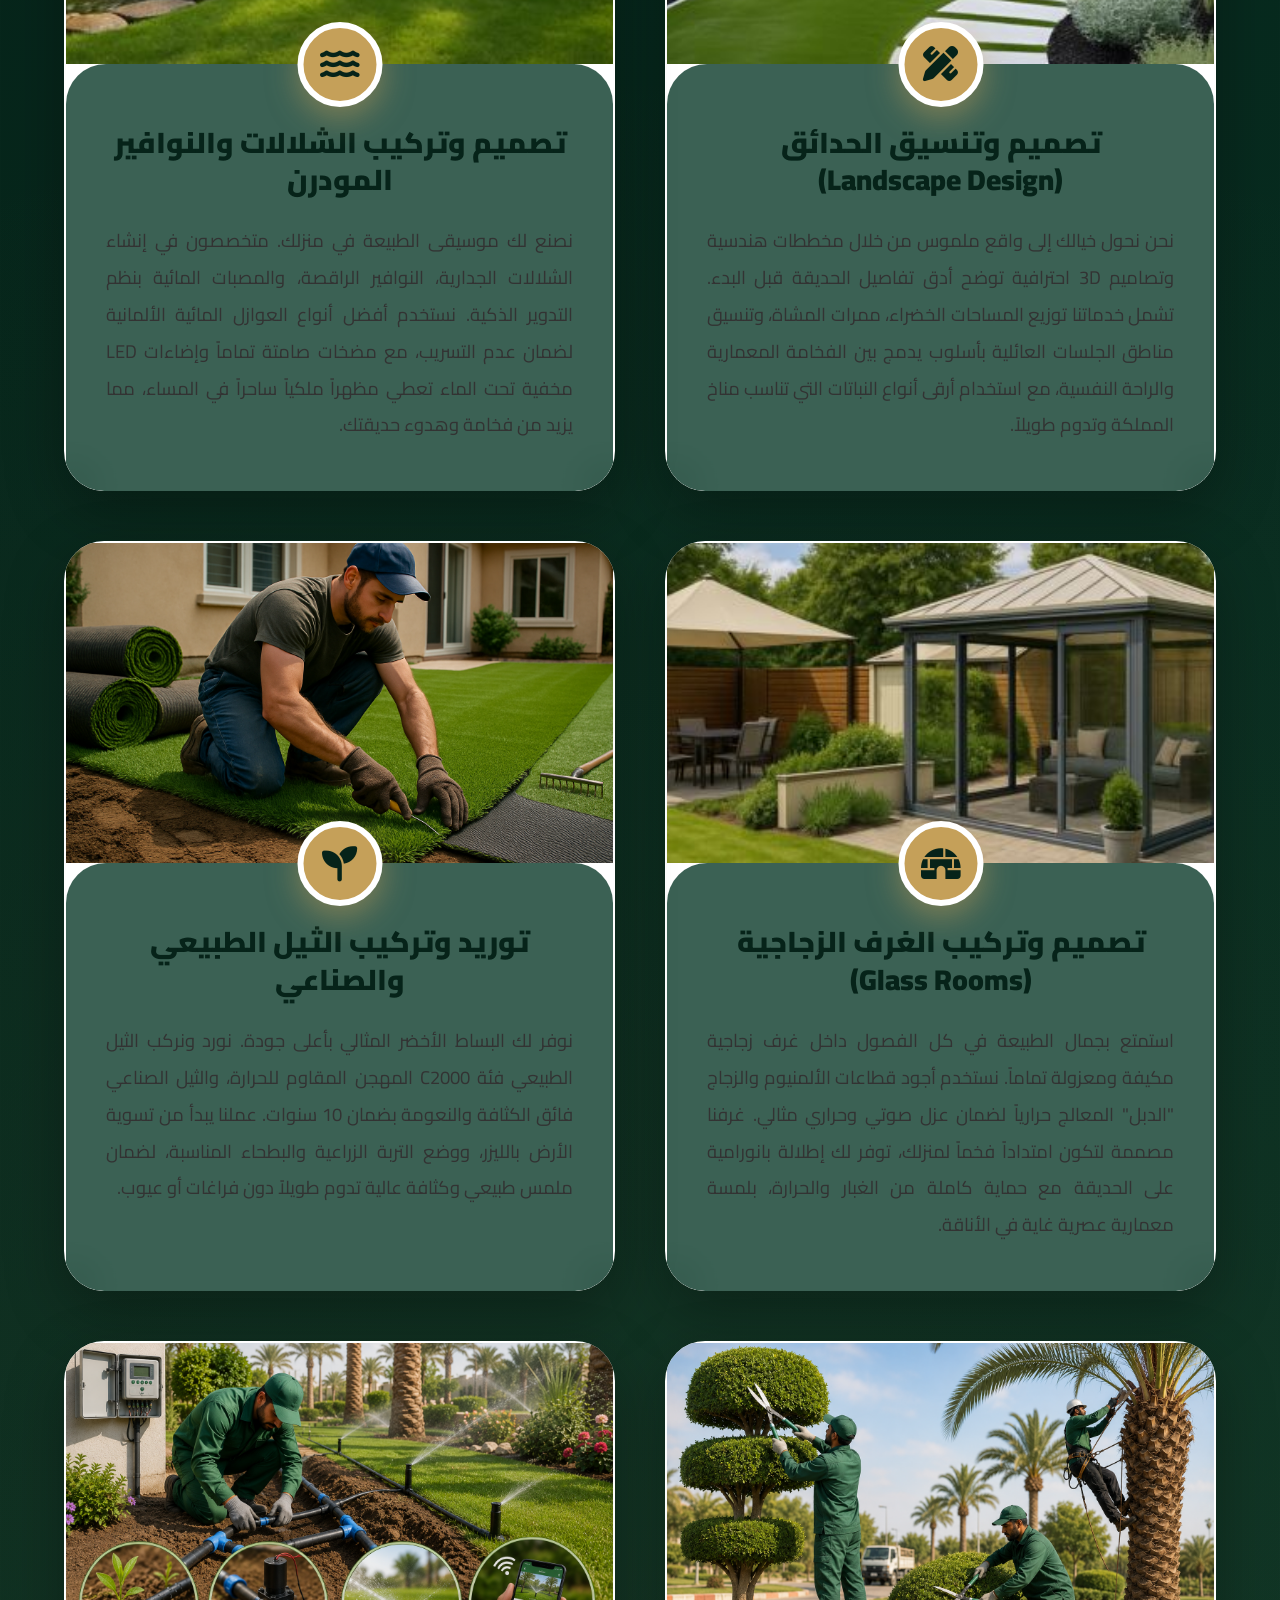
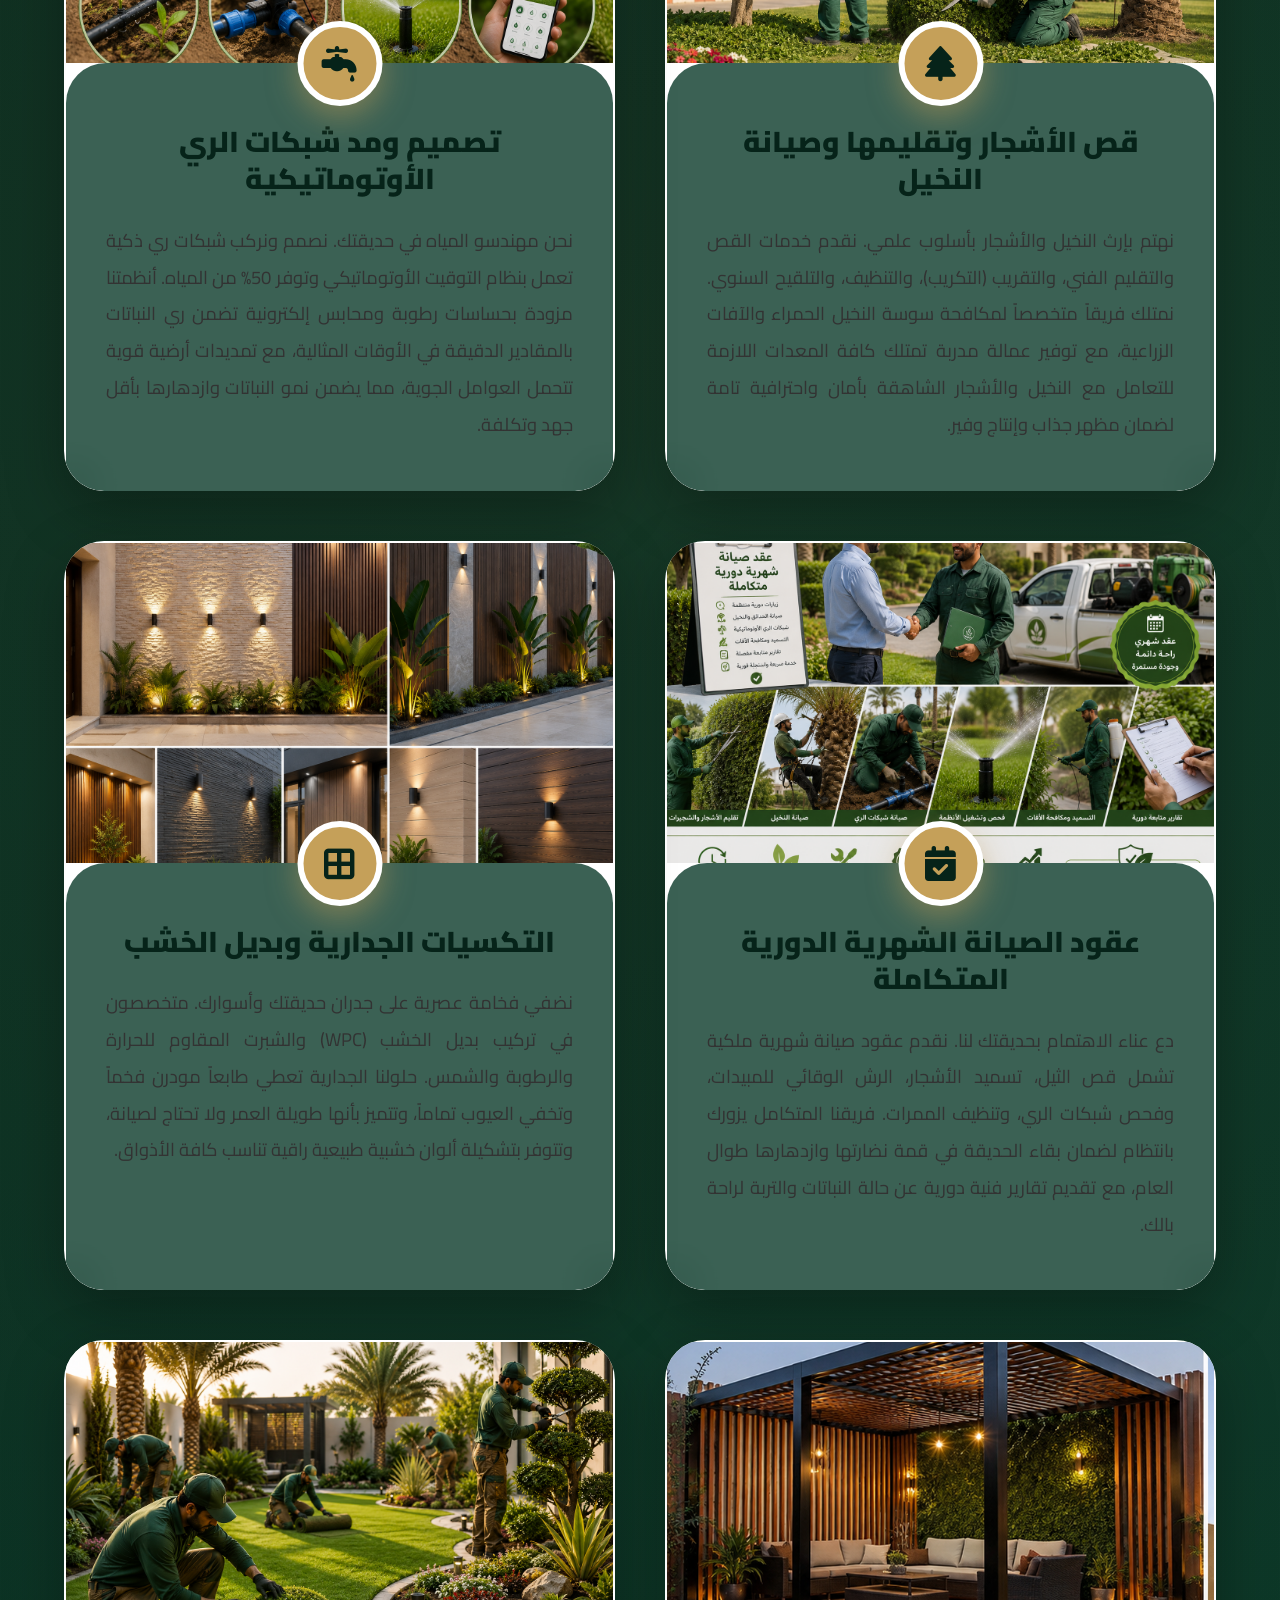
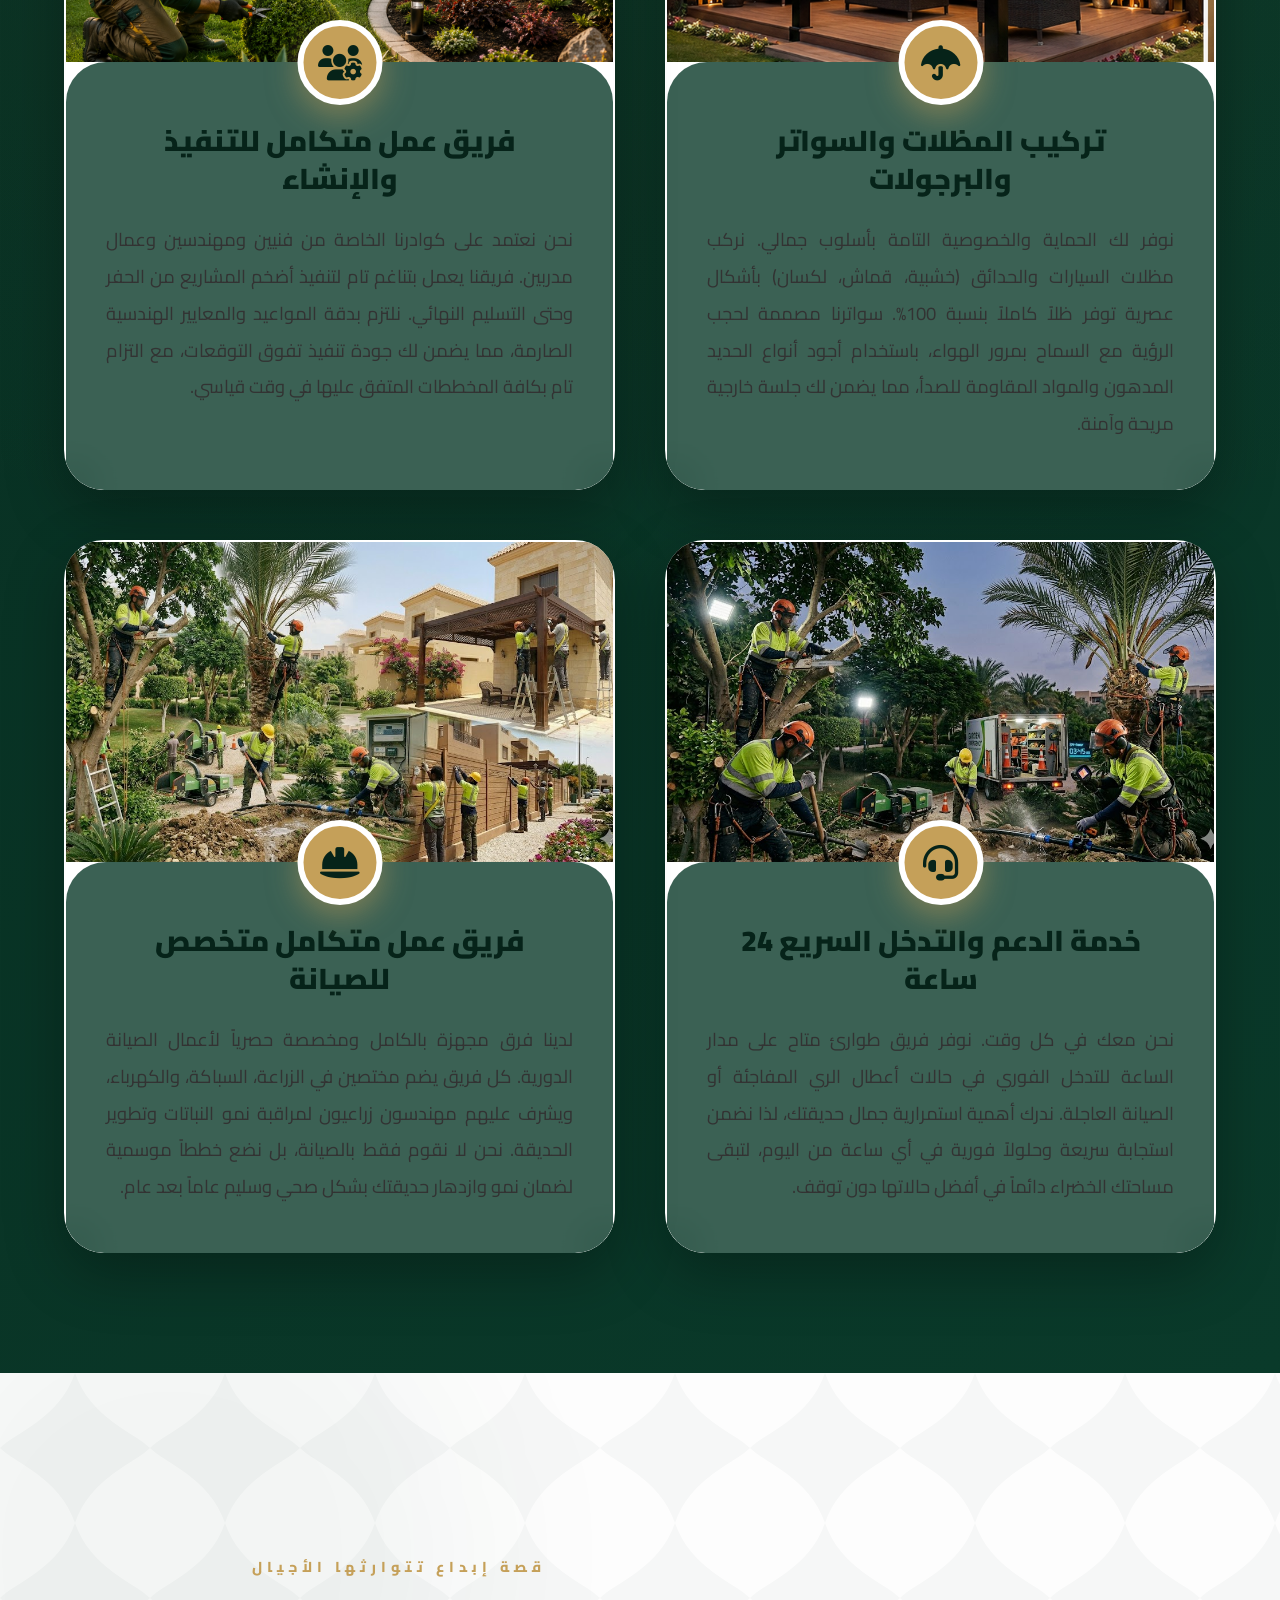
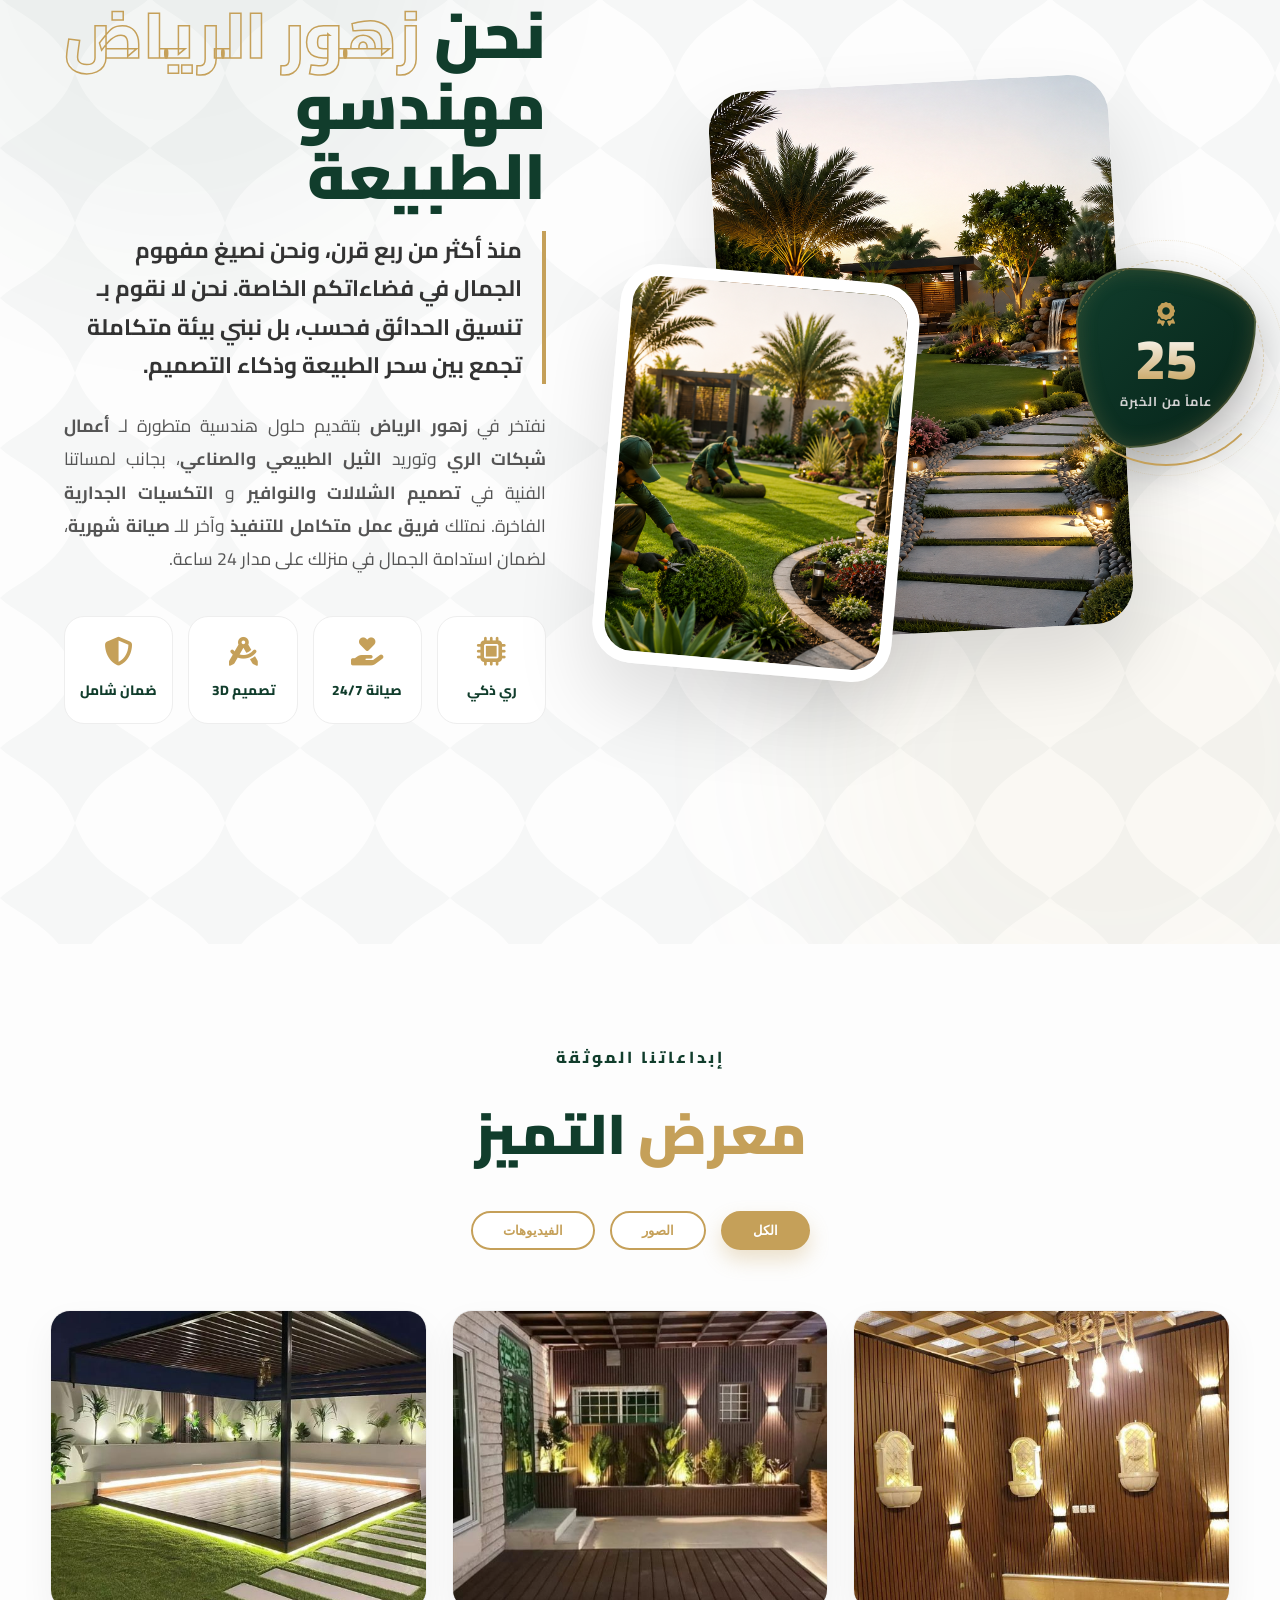
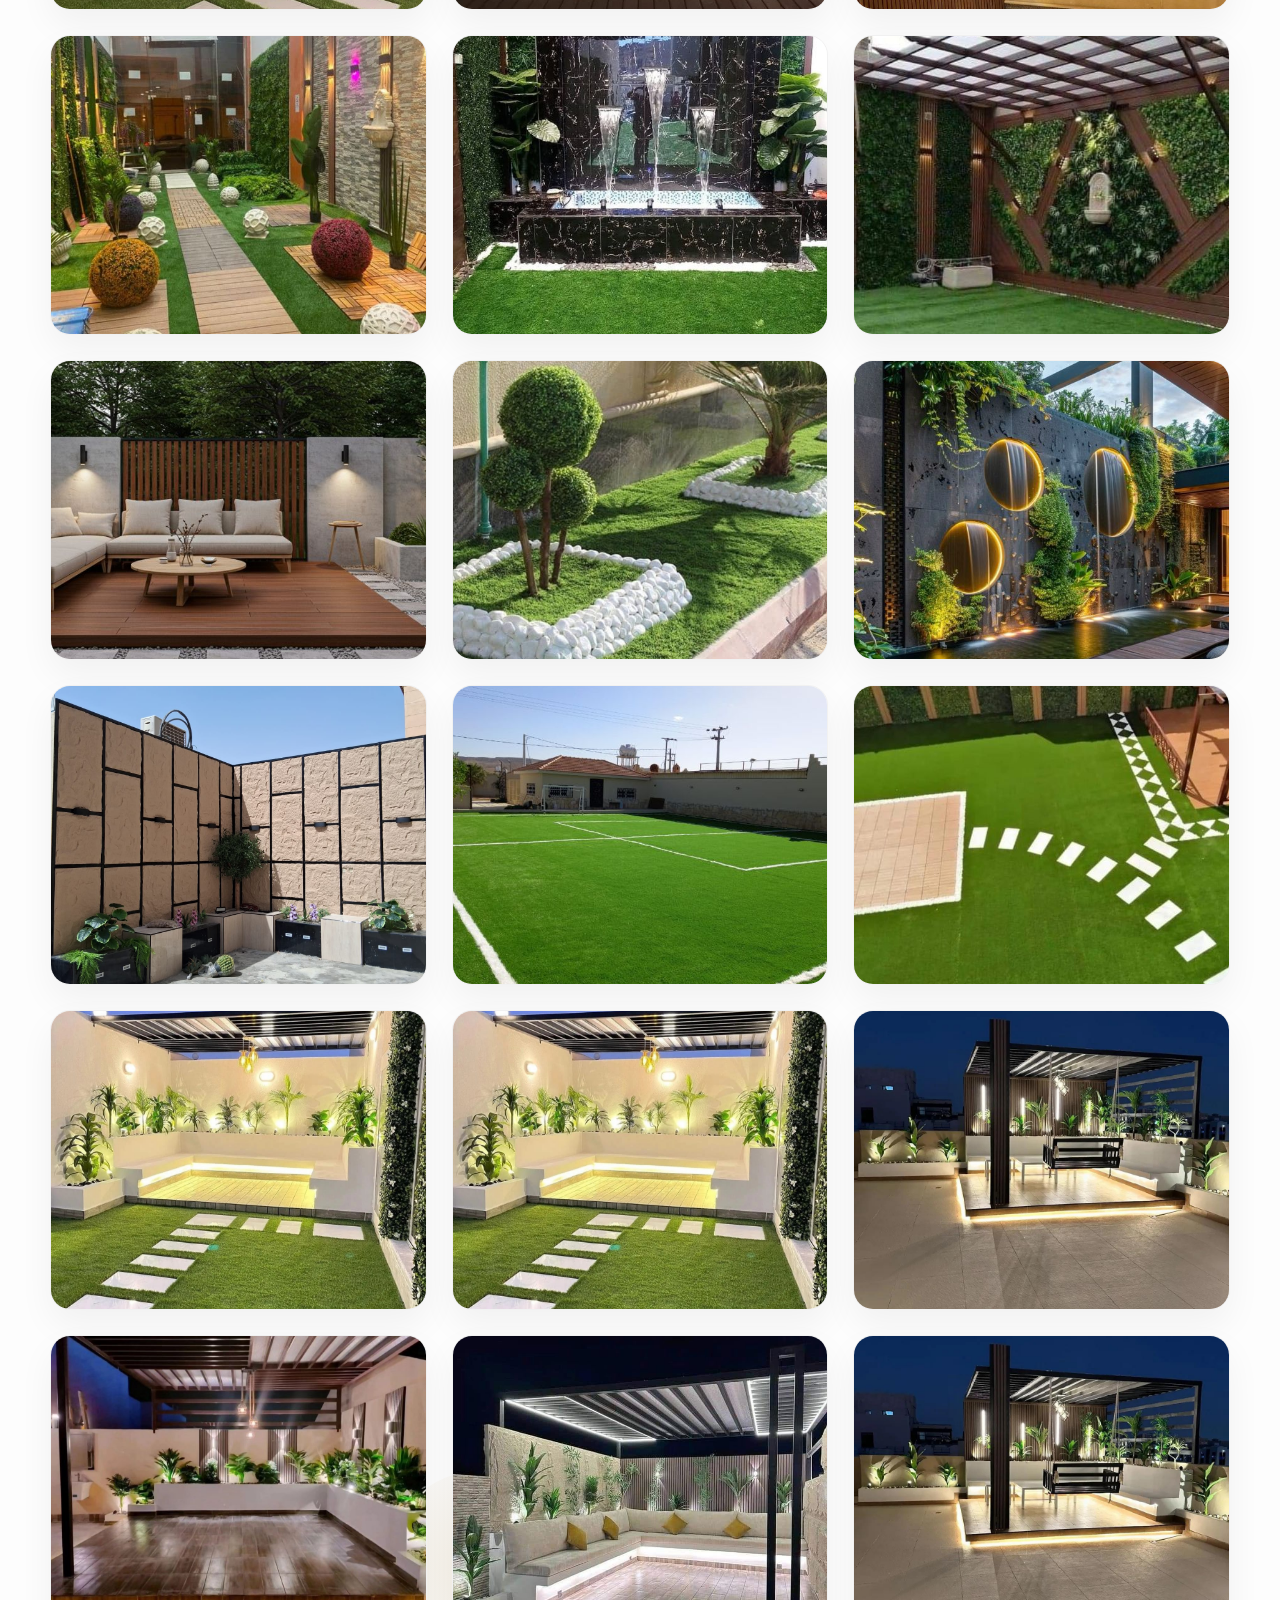
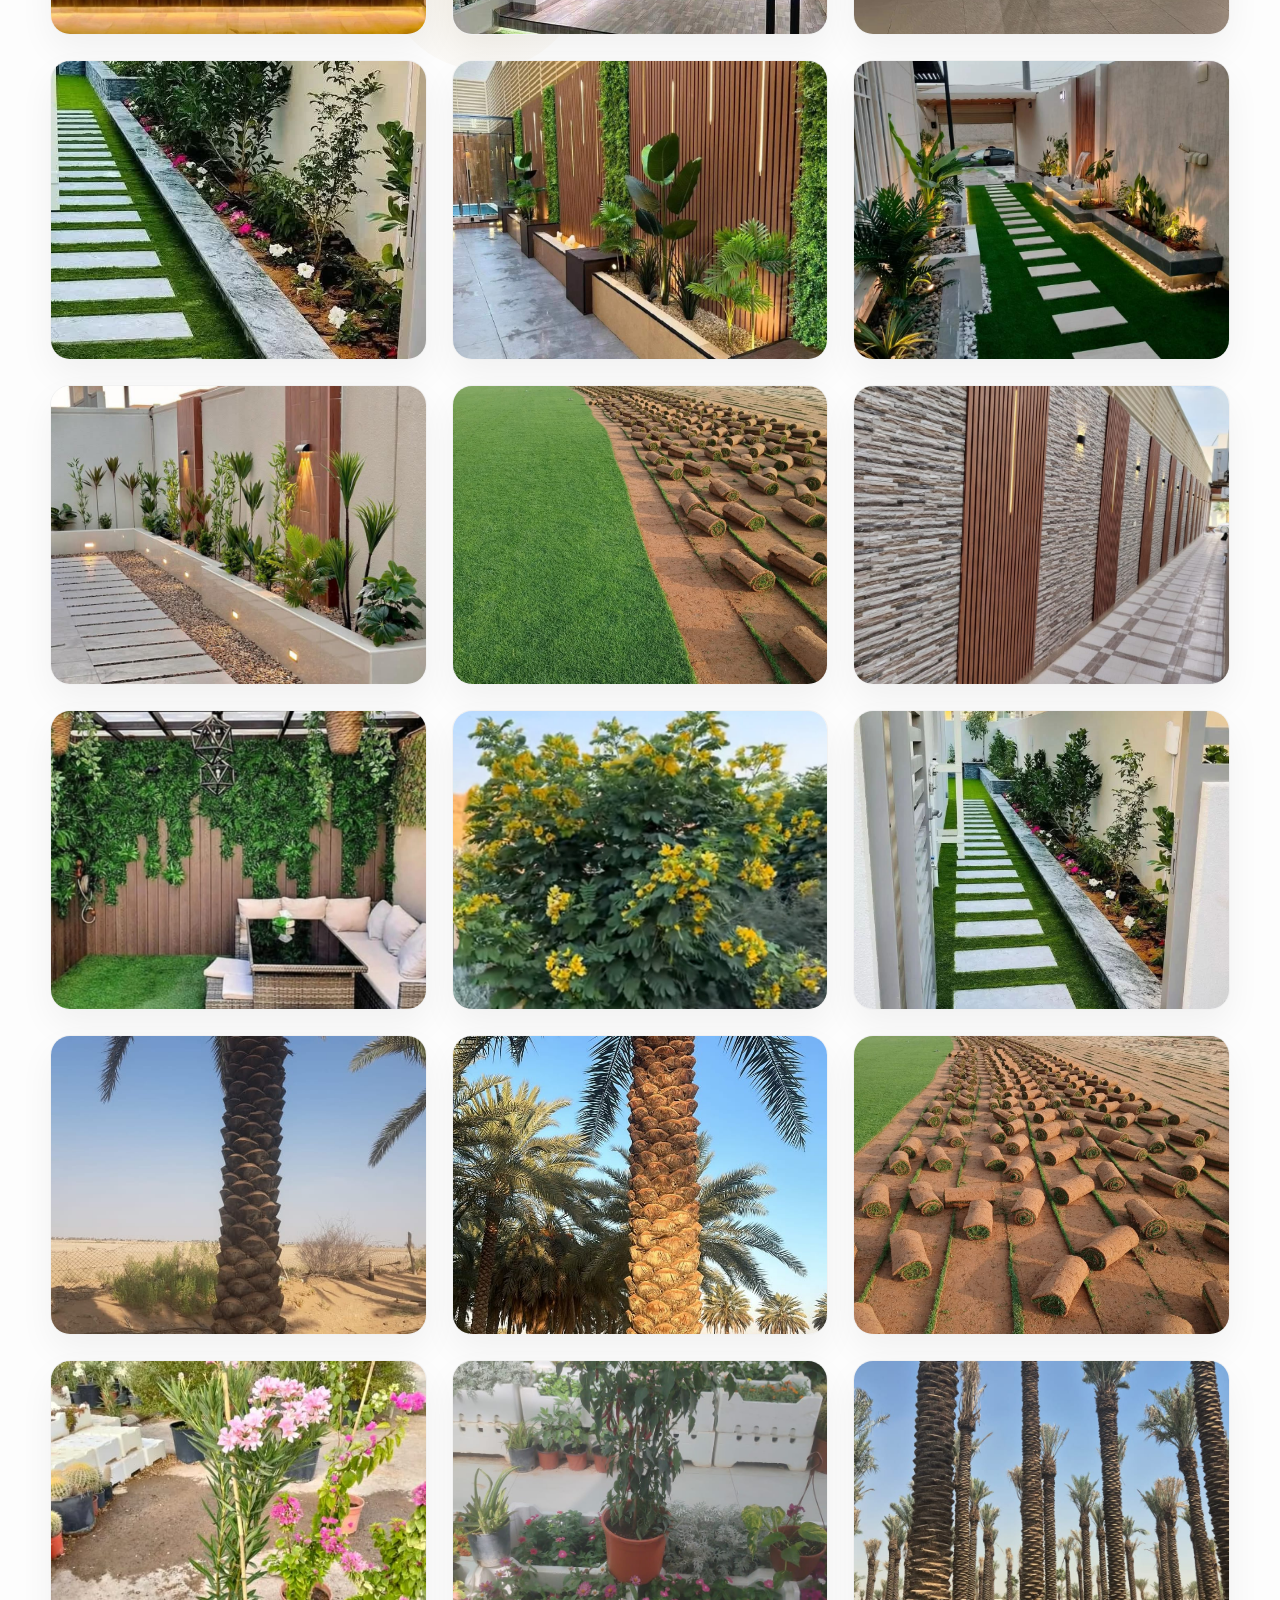
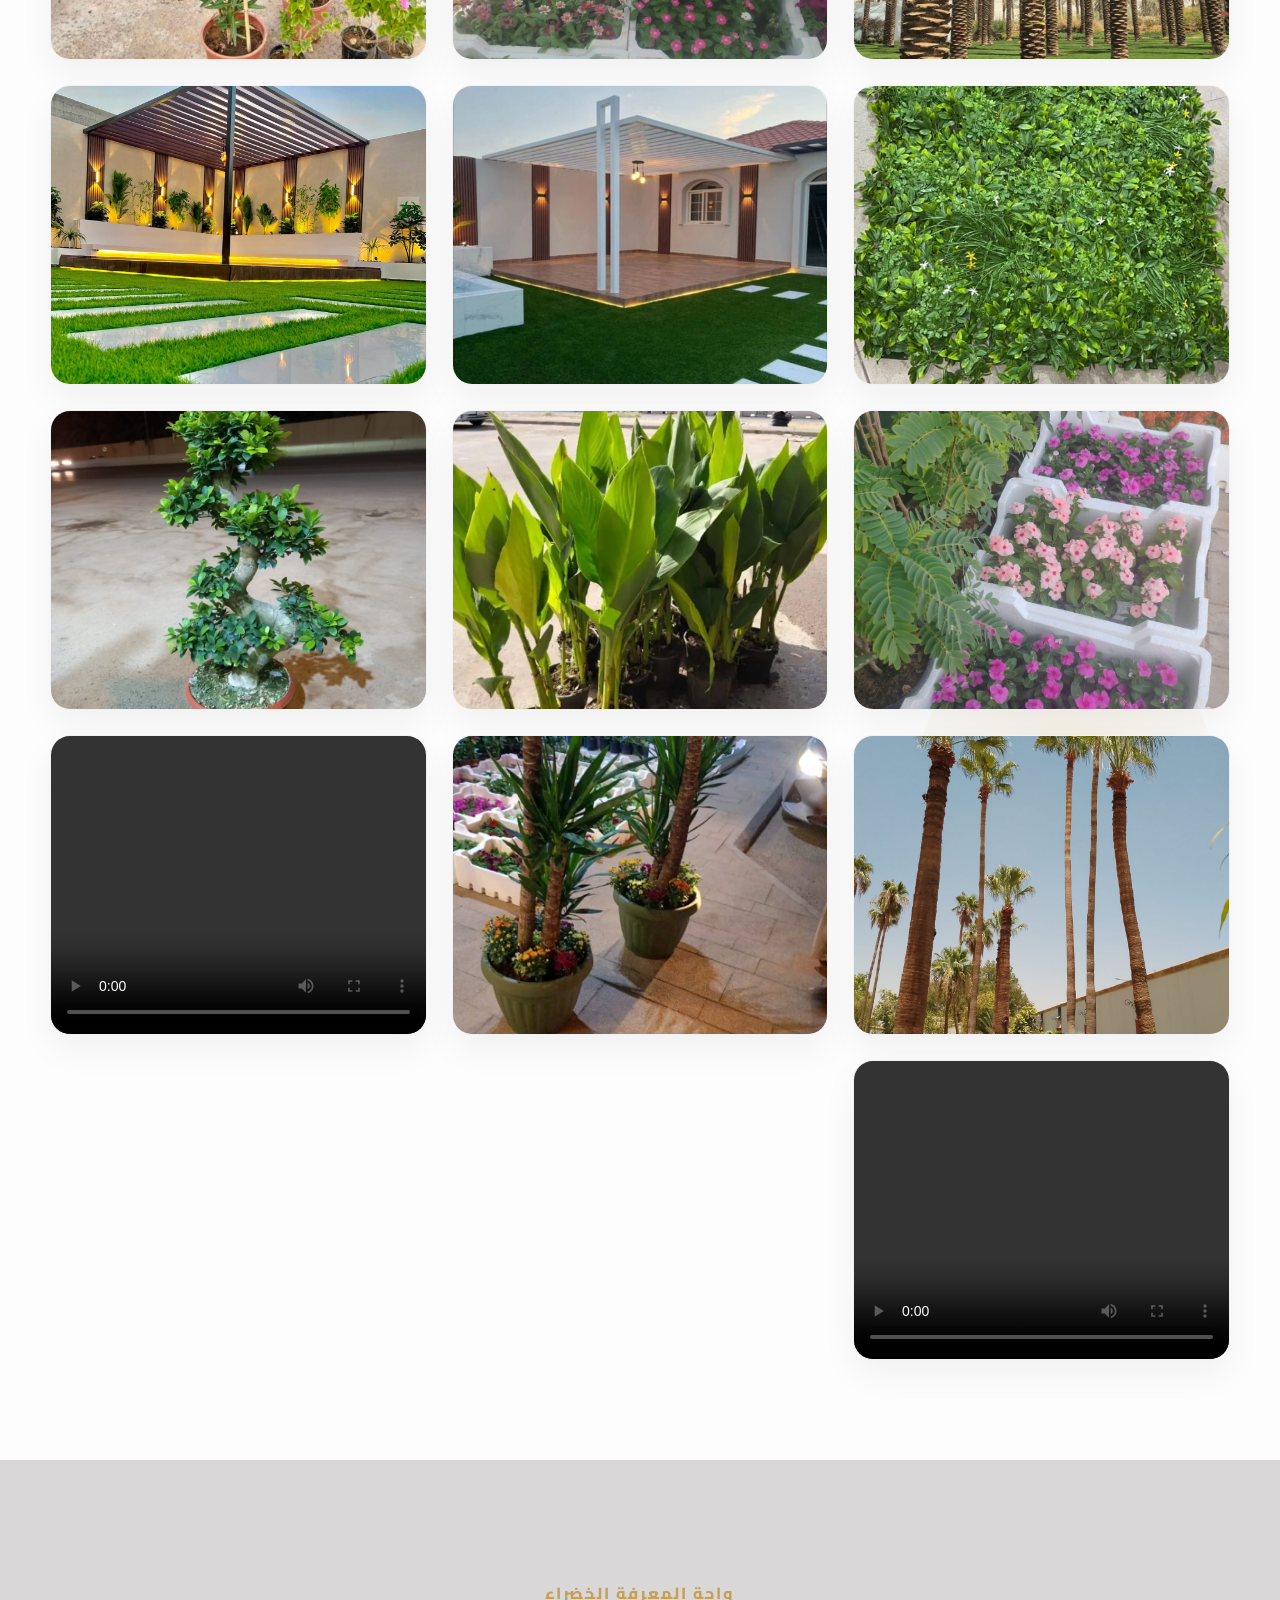
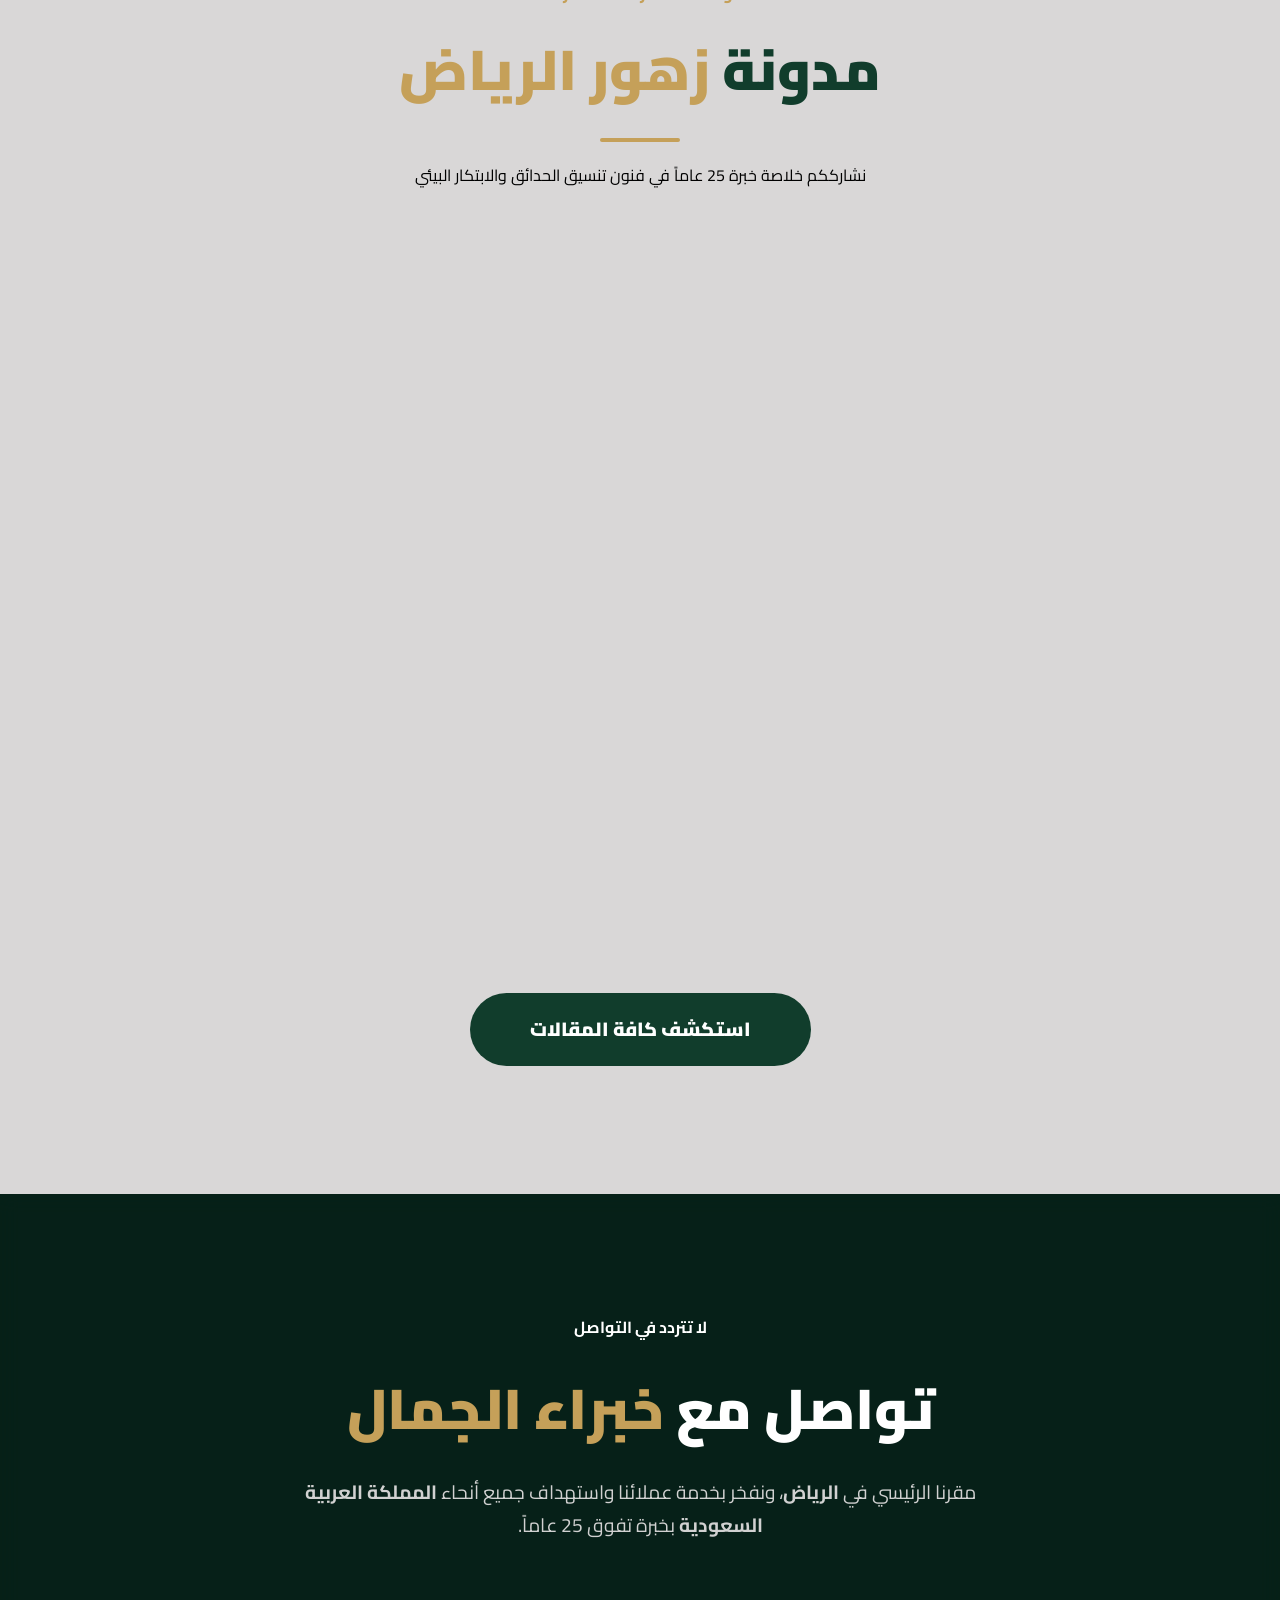
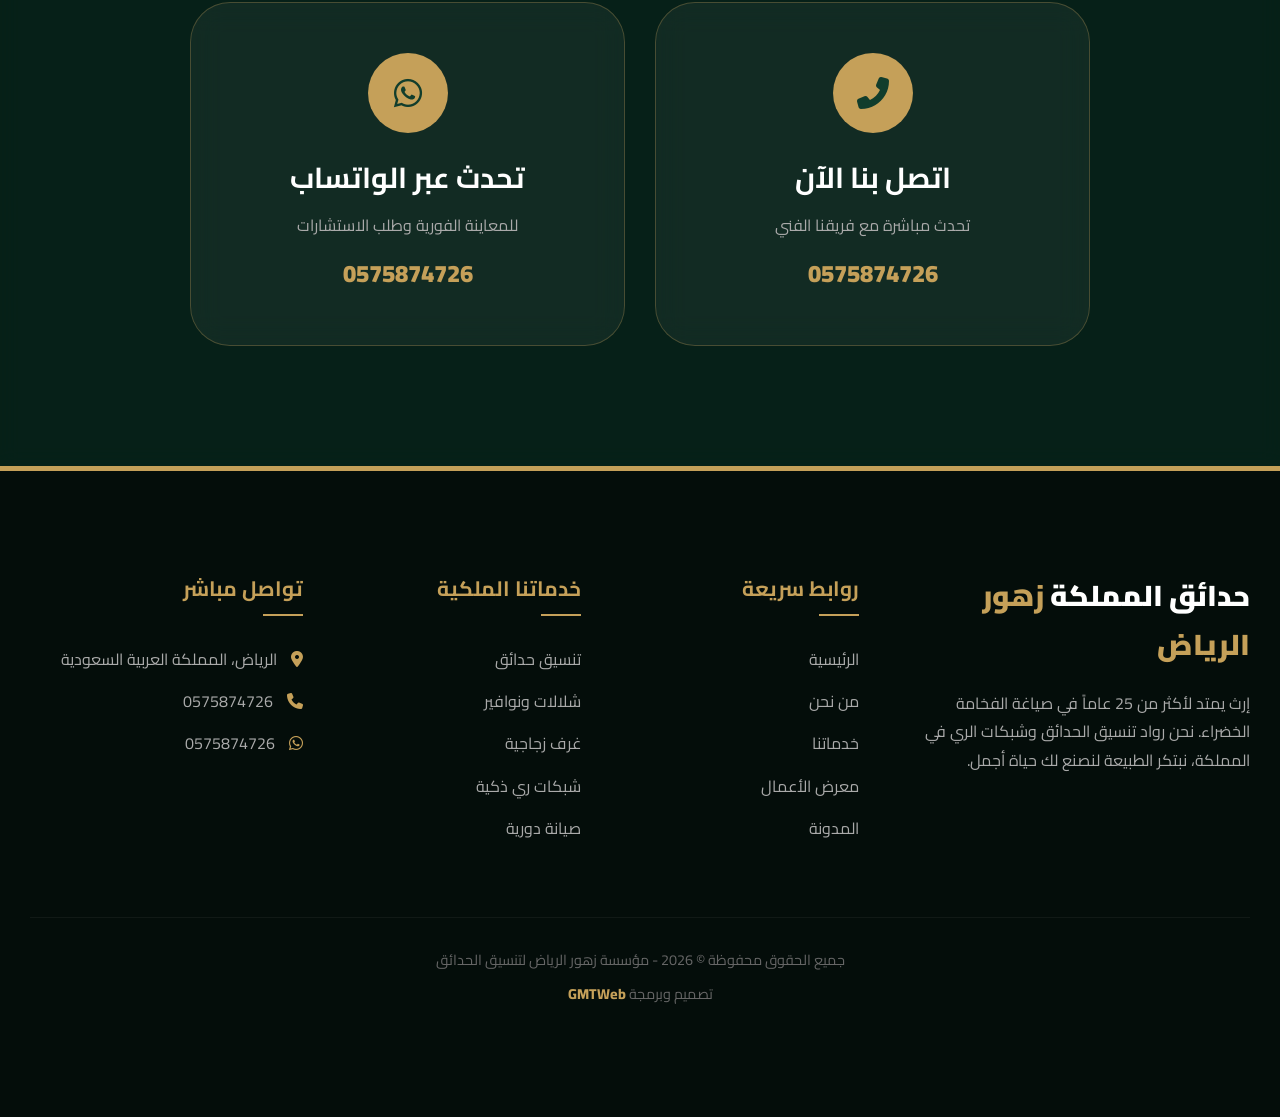
==== commit f5e928a4: "message" ====
--- a/index.html
+++ b/index.html
@@ -12,13 +12,16 @@
     <header class="ultra-nav">
         <div class="logo-box">
             <img src="images/logo-removebg-preview (7).png" alt="زهور الرياض" class="logo-img">
-            <div class="brand-name">زهور <span>الرياض</span></div>
+            <div class="brand-name">
+    <span class="top-name">حدائق المملكة</span>
+    <span class="bottom-name">زهور <span>الرياض</span></span>
+</div>
         </div>
         <nav class="desktop-nav">
             <ul class="nav-menu">
                 <li><a href="#home" class="nav-link active">الرئيسية</a></li>
+                <li><a href="#services" class="nav-link">خدماتنا</a></li>
                 <li><a href="#about" class="nav-link">من نحن</a></li>
-                <li><a href="#services" class="nav-link">خدماتنا</a></li>
                 <li><a href="#portfolio" class="nav-link">معرض الأعمال</a></li>
                 <li><a href="#blog" class="nav-link">المدونة</a></li>
                 <li><a href="#contact" class="nav-link">تواصل معنا</a></li>
@@ -49,7 +52,7 @@
     <section id="home" class="hero-wrapper">
         <div class="hero-bg"></div>
         <div class="hero-content">
-            <h1>إمبراطورية الحدائق <br><span>زهور الرياض</span></h1>
+            <h1>تنسيق الحدائق <br><span>زهور الرياض</span></h1>
             <p>
                 خبرة تمتد لأكثر من 25 عاماً في توريد وتركيب الثيل الطبيعي، تقريب النخيل، وشبكات الري الحديثة. 
                 نحن نصمم لك الشلالات، النوافير، والمظلات، ونبني غرفك الزجاجية بأحدث التقنيات العالمية.
@@ -66,6 +69,162 @@
             <div class="mouse-icon"></div>
         </a>
     </section>
+    <section id="services" class="royal-services">
+    <div class="emerald-glow-bg"></div>  
+    <div class="container">
+        <div class="luxury-heading" data-aos="fade-down">
+            <span class="gold-badge">خدماتنا الاحترافية</span>
+            <h2 class="main-title"> <span>زهور الرياض</span> للجمال</h2>
+            <p class="luxury-desc">نحن نجمع لك 25 عاماً من الخبرة في  خدمات ملكية، ننفذها بأيدي فريق عمل متكامل متاح على مدار الساعة لخدمتكم.</p>
+        </div>
+
+        <div class="royal-grid">
+            <div class="royal-card">
+                <div class="card-img-box">
+                    <img src="images/gardens.jpg" alt="تنسيق حدائق">
+                </div>
+                <div class="card-body">
+                    <div class="royal-icon"><i class="fas fa-pencil-ruler"></i></div>
+                    <h3>تصميم وتنسيق الحدائق (Landscape Design)</h3>
+                    <p>نحن نحول خيالك إلى واقع ملموس من خلال مخططات هندسية وتصاميم 3D احترافية توضح أدق تفاصيل الحديقة قبل البدء. تشمل خدماتنا توزيع المساحات الخضراء، ممرات المشاة، وتنسيق مناطق الجلسات العائلية بأسلوب يدمج بين الفخامة المعمارية والراحة النفسية، مع استخدام أرقى أنواع النباتات التي تناسب مناخ المملكة وتدوم طويلاً.</p>
+                </div>
+            </div>
+
+            <!-- 2. تصميم وتركيب الشلالات والنوافير (الثانية) -->
+            <div class="royal-card">
+                <div class="card-img-box">
+                    <img src="images/photo2.jpg" alt="شلالات ونوافير">
+                </div>
+                <div class="card-body">
+                    <div class="royal-icon"><i class="fas fa-water"></i></div>
+                    <h3>تصميم وتركيب الشلالات والنوافير المودرن</h3>
+                    <p>نصنع لك موسيقى الطبيعة في منزلك. متخصصون في إنشاء الشلالات الجدارية، النوافير الراقصة، والمصبات المائية بنظم التدوير الذكية. نستخدم أفضل أنواع العوازل المائية الألمانية لضمان عدم التسريب، مع مضخات صامتة تماماً وإضاءات LED مخفية تحت الماء تعطي مظهراً ملكياً ساحراً في المساء، مما يزيد من فخامة وهدوء حديقتك.</p>
+                </div>
+            </div>
+
+            <!-- 3. الغرف الزجاجية (الثالثة) -->
+            <div class="royal-card">
+                <div class="card-img-box">
+                    <img src="images/photo3.jpg" alt="غرف زجاجية">
+                </div>
+                <div class="card-body">
+                    <div class="royal-icon"><i class="fas fa-igloo"></i></div>
+                    <h3>تصميم وتركيب الغرف الزجاجية (Glass Rooms)</h3>
+                    <p>استمتع بجمال الطبيعة في كل الفصول داخل غرف زجاجية مكيفة ومعزولة تماماً. نستخدم أجود قطاعات الألمنيوم والزجاج "الدبل" المعالج حرارياً لضمان عزل صوتي وحراري مثالي. غرفنا مصممة لتكون امتداداً فخماً لمنزلك، توفر لك إطلالة بانورامية على الحديقة مع حماية كاملة من الغبار والحرارة، بلمسة معمارية عصرية غاية في الأناقة.</p>
+                </div>
+            </div>
+
+            <!-- 4. الثيل الطبيعي والصناعي (الرابعة) -->
+            <div class="royal-card">
+                <div class="card-img-box">
+                    <img src="images/photo4.png" alt="ثيل طبيعي وصناعي">
+                </div>
+                <div class="card-body">
+                    <div class="royal-icon"><i class="fas fa-seedling"></i></div>
+                    <h3>توريد وتركيب الثيل الطبيعي والصناعي</h3>
+                    <p>نوفر لك البساط الأخضر المثالي بأعلى جودة. نورد ونركب الثيل الطبيعي فئة C2000 المهجن المقاوم للحرارة، والثيل الصناعي فائق الكثافة والنعومة بضمان 10 سنوات. عملنا يبدأ من تسوية الأرض بالليزر، ووضع التربة الزراعية والبطحاء المناسبة، لضمان ملمس طبيعي وكثافة عالية تدوم طويلاً دون فراغات أو عيوب.</p>
+                </div>
+            </div>
+
+            <!-- 5. قص الأشجار وصيانة النخيل -->
+            <div class="royal-card">
+                <div class="card-img-box">
+                    <img src="images/photo5.png" alt="صيانة نخيل">
+                </div>
+                <div class="card-body">
+                    <div class="royal-icon"><i class="fas fa-tree"></i></div>
+                    <h3>قص الأشجار وتقليمها وصيانة النخيل</h3>
+                    <p>نهتم بإرث النخيل والأشجار بأسلوب علمي. نقدم خدمات القص والتقليم الفني، والتقريب (التكريب)، والتنظيف، والتلقيح السنوي. نمتلك فريقاً متخصصاً لمكافحة سوسة النخيل الحمراء والآفات الزراعية، مع توفير عمالة مدربة تمتلك كافة المعدات اللازمة للتعامل مع النخيل والأشجار الشاهقة بأمان واحترافية تامة لضمان مظهر جذاب وإنتاج وفير.</p>
+                </div>
+            </div>
+
+            <!-- 6. أعمال شبكات الري -->
+            <div class="royal-card">
+                <div class="card-img-box">
+                    <img src="images/photo6.png" alt="شبكات ري">
+                </div>
+                <div class="card-body">
+                    <div class="royal-icon"><i class="fas fa-faucet-drip"></i></div>
+                    <h3>تصميم ومد شبكات الري الأوتوماتيكية</h3>
+                    <p>نحن مهندسو المياه في حديقتك. نصمم ونركب شبكات ري ذكية تعمل بنظام التوقيت الأوتوماتيكي وتوفر 50% من المياه. أنظمتنا مزودة بحساسات رطوبة ومحابس إلكترونية تضمن ري النباتات بالمقادير الدقيقة في الأوقات المثالية، مع تمديدات أرضية قوية تتحمل العوامل الجوية، مما يضمن نمو النباتات وازدهارها بأقل جهد وتكلفة.</p>
+                </div>
+            </div>
+
+            <!-- 7. صيانة شهرية -->
+            <div class="royal-card">
+                <div class="card-img-box">
+                    <img src="images/photo7.png" alt="صيانة دورية">
+                </div>
+                <div class="card-body">
+                    <div class="royal-icon"><i class="fas fa-calendar-check"></i></div>
+                    <h3>عقود الصيانة الشهرية الدورية المتكاملة</h3>
+                    <p>دع عناء الاهتمام بحديقتك لنا. نقدم عقود صيانة شهرية ملكية تشمل قص الثيل، تسميد الأشجار، الرش الوقائي للمبيدات، وفحص شبكات الري، وتنظيف الممرات. فريقنا المتكامل يزورك بانتظام لضمان بقاء الحديقة في قمة نضارتها وازدهارها طوال العام، مع تقديم تقارير فنية دورية عن حالة النباتات والتربة لراحة بالك.</p>
+                </div>
+            </div>
+
+            <!-- 8. التكسيات الجدارية وبديل الخشب -->
+            <div class="royal-card">
+                <div class="card-img-box">
+                    <img src="images/photo8.png" alt="تكسيات جدارية">
+                </div>
+                <div class="card-body">
+                    <div class="royal-icon"><i class="fas fa-border-all"></i></div>
+                    <h3>التكسيات الجدارية وبديل الخشب</h3>
+                    <p>نضفي فخامة عصرية على جدران حديقتك وأسوارك. متخصصون في تركيب بديل الخشب (WPC) والشبرت المقاوم للحرارة والرطوبة والشمس. حلولنا الجدارية تعطي طابعاً مودرن فخماً وتخفي العيوب تماماً، وتتميز بأنها طويلة العمر ولا تحتاج لصيانة، وتتوفر بتشكيلة ألوان خشبية طبيعية راقية تناسب كافة الأذواق.</p>
+                </div>
+            </div>
+
+            <!-- 9. مظلات وسواتر -->
+            <div class="royal-card">
+                <div class="card-img-box">
+                    <img src="images/photo9.png" alt="مظلات وسواتر">
+                </div>
+                <div class="card-body">
+                    <div class="royal-icon"><i class="fas fa-umbrella"></i></div>
+                    <h3>تركيب المظلات والسواتر والبرجولات</h3>
+                    <p>نوفر لك الحماية والخصوصية التامة بأسلوب جمالي. نركب مظلات السيارات والحدائق (خشبية، قماش، لكسان) بأشكال عصرية توفر ظلاً كاملاً بنسبة 100%. سواترنا مصممة لحجب الرؤية مع السماح بمرور الهواء، باستخدام أجود أنواع الحديد المدهون والمواد المقاومة للصدأ، مما يضمن لك جلسة خارجية مريحة وآمنة.</p>
+                </div>
+            </div>
+
+            <!-- 10. فريق عمل متكامل للتنفيذ -->
+            <div class="royal-card">
+                <div class="card-img-box">
+                    <img src="images/about2.png" alt="فريق تنفيذ">
+                </div>
+                <div class="card-body">
+                    <div class="royal-icon"><i class="fas fa-users-gear"></i></div>
+                    <h3>فريق عمل متكامل للتنفيذ والإنشاء</h3>
+                    <p>نحن نعتمد على كوادرنا الخاصة من فنيين ومهندسين وعمال مدربين. فريقنا يعمل بتناغم تام لتنفيذ أضخم المشاريع من الحفر وحتى التسليم النهائي. نلتزم بدقة المواعيد والمعايير الهندسية الصارمة، مما يضمن لك جودة تنفيذ تفوق التوقعات، مع التزام تام بكافة المخططات المتفق عليها في وقت قياسي.</p>
+                </div>
+            </div>
+
+            <!-- 11. خدمة على مدار 24 ساعة -->
+            <div class="royal-card">
+                <div class="card-img-box">
+                    <img src="images/photo10.jpg" alt="خدمة 24 ساعة">
+                </div>
+                <div class="card-body">
+                    <div class="royal-icon"><i class="fas fa-headset"></i></div>
+                    <h3>خدمة الدعم والتدخل السريع 24 ساعة</h3>
+                    <p>نحن معك في كل وقت. نوفر فريق طوارئ متاح على مدار الساعة للتدخل الفوري في حالات أعطال الري المفاجئة أو الصيانة العاجلة. ندرك أهمية استمرارية جمال حديقتك، لذا نضمن استجابة سريعة وحلولاً فورية في أي ساعة من اليوم، لتبقى مساحتك الخضراء دائماً في أفضل حالاتها دون توقف.</p>
+                </div>
+            </div>
+
+            <!-- 12. فريق صيانة متكامل -->
+            <div class="royal-card">
+                <div class="card-img-box">
+                    <img src="images/photo11.jpg" alt="فريق صيانة">
+                </div>
+                <div class="card-body">
+                    <div class="royal-icon"><i class="fas fa-hard-hat"></i></div>
+                    <h3>فريق عمل متكامل متخصص للصيانة</h3>
+                    <p>لدينا فرق مجهزة بالكامل ومخصصة حصرياً لأعمال الصيانة الدورية. كل فريق يضم مختصين في الزراعة، السباكة، والكهرباء، ويشرف عليهم مهندسون زراعيون لمراقبة نمو النباتات وتطوير الحديقة. نحن لا نقوم فقط بالصيانة، بل نضع خططاً موسمية لضمان نمو وازدهار حديقتك بشكل صحي وسليم عاماً بعد عام.</p>
+                </div>
+            </div>
+
+        </div>
+    </div>
+</section>
     <section id="about" class="about-quantum">
     <div class="dynamic-background">
         <div class="blur-circle"></div>
@@ -80,13 +239,19 @@
             <div class="mosaic-item m-2" data-speed="0.8">
                 <img src="images/about2.png" alt="شلالات ونوافير مودرن">
             </div>
-            <div class="experience-portal">
-                <div class="portal-content">
-                    <span class="p-num">25</span>
-                    <span class="p-txt">عاماً من الريادة</span>
-                </div>
-                <div class="portal-ring"></div>
-            </div>
+            <div class="experience-luxury-badge">
+    <div class="badge-inner">
+        <div class="badge-content">
+            <i class="fas fa-award gold-icon"></i>
+            <span class="badge-num">25</span>
+            <span class="badge-label">عاماً من الخبرة</span>
+        </div>
+        <!-- حلقات ذهبية تدور بسرعات مختلفة -->
+        <div class="orbit-ring ring-1"></div>
+        <div class="orbit-ring ring-2"></div>
+        <div class="orbit-ring ring-3"></div>
+    </div>
+</div>
         </div>
         <div class="content-luxury">
             <div class="content-header">
@@ -119,126 +284,11 @@
                     <span>ضمان شامل</span>
                 </div>
             </div>
-            <div class="action-footer">
-                <a href="#contact" class="glitch-btn">
-                    <span class="btn-text">ابدأ رحلة التغيير</span>
-                    <span class="btn-line"></span>
-                </a>
-            </div>
-        </div>
-    </div>
-    </section>
-    <section id="services" class="royal-services">
-    <div class="emerald-glow-bg"></div>  
-    <div class="container">
-        <div class="luxury-heading">
-            <span class="gold-badge">خدماتنا الاحترافية</span>
-            <h2 class="main-title"> <span>زهور الرياض</span> للجمال</h2>
-            <p class="luxury-desc">نحن نجمع لك 25 عاماً من الخبرة في 12 خدمة ملكية، ننفذها بأيدي فريق عمل متكامل متاح على مدار الساعة لخدمتك.</p>
-        </div>
-        <div class="royal-grid">
-            <div class="royal-card">
-                <div class="card-glow-border"></div>
-                <div class="card-body">
-                    <div class="royal-icon"><i class="fas fa-faucet-drip"></i></div>
-                    <h3>تصميم وتركيب شبكات الري الحديثة</h3>
-                    <p>نحن خبراء في هندسة المياه. نقوم بتصميم ومد شبكات ري أوتوماتيكية متطورة تعمل بأنظمة التحكم الذكي وتوفير المياه بنسبة 50%. تشمل خدماتنا التمديدات الأرضية، المحابس الإلكترونية، وحساسات الرطوبة التي تضمن ري كل نبتة في الوقت والمقدار المناسب، مع ضمان كامل ضد عيوب التركيب.</p>
-                </div>
-            </div>
-            <div class="royal-card">
-                <div class="card-glow-border"></div>
-                <div class="card-body">
-                    <div class="royal-icon"><i class="fas fa-seedling"></i></div>
-                    <h3>توريد وتركيب الثيل الطبيعي والصناعي</h3>
-                    <p>نقدم لك أجود أنواع الثيل الطبيعي فئة C2000 المهجن المقاوم للحرارة، بالإضافة للثيل الصناعي فائق الكثافة والنعومة. فريقنا يبدأ من تسوية الأرض بالليزر، وضع التربة الزراعية المناسبة، وتركيب الثيل بأسلوب "السجاد الأخضر" ليعطيك ملمساً طبيعياً وجمالاً يدوم طوال العام دون فراغات.</p>
-                </div>
-            </div>
-            <div class="royal-card">
-                <div class="card-glow-border"></div>
-                <div class="card-body">
-                    <div class="royal-icon"><i class="fas fa-tree"></i></div>
-                    <h3>قص وإيجار وتقريب وصيانة النخيل</h3>
-                    <p>النخيل إرثنا ونحن نهتم به باحترافية. نقدم خدمات التقريب (التكريب)، التنظيف، التلقيح السنوي، ومكافحة سوسة النخيل الحمراء. كما نتميز بخدمة إيجار النخيل العربي الفاخر للمناطق العامة والمشاريع الكبرى، مع فريق مدرب على التعامل مع النخيل الشاهق بأمان تام وأدوات احترافية.</p>
-                </div>
-            </div>
-            <div class="royal-card">
-                <div class="card-glow-border"></div>
-                <div class="card-body">
-                    <div class="royal-icon"><i class="fas fa-calendar-check"></i></div>
-                    <h3>عقود الصيانة الشهرية المتكاملة</h3>
-                    <p>نحن نتولى عبء رعاية حديقتك عنك. نوفر عقود صيانة شهرية دورية تشمل قص الثيل، تسميد الأشجار، الرش الوقائي للمبيدات، فحص شبكات الري، وتنظيف الممرات. فريقنا المتكامل يزورك بانتظام لضمان بقاء الحديقة في أبهى صورها وكأنها واحة خضراء مستدامة، مع تقارير دورية عن حالة الحديقة.</p>
-                </div>
-            </div>
-            <div class="royal-card">
-                <div class="card-glow-border"></div>
-                <div class="card-body">
-                    <div class="royal-icon"><i class="fas fa-users-gear"></i></div>
-                    <h3>فريق عمل متكامل للتنفيذ والإنشاء</h3>
-                    <p>نحن لا نعتمد على عمالة خارجية. نمتلك أسطولاً من الفنيين والمهندسين والعمال المتخصصين في كافة أعمال اللاندسكيب. من الحفر وحتى التشطيب، فريقنا يعمل بتناغم تام لضمان سرعة التنفيذ ودقة المواعيد، مع التزام كامل بالمواصفات الهندسية وأعلى معايير الجودة العالمية في التنفيذ.</p>
-                </div>
-            </div>
-            <div class="royal-card">
-                <div class="card-glow-border"></div>
-                <div class="card-body">
-                    <div class="royal-icon"><i class="fas fa-border-all"></i></div>
-                    <h3>التكسيات الجدارية والشبرت وبديل الخشب</h3>
-                    <p>نضفي لمسة عصرية على جدران منزلك وحديقتك. متخصصون في تركيب بديل الخشب (WPC) والشبرت المقاوم للحرارة والرطوبة والشمس. حلولنا الجدارية تعطي طابعاً فخماً وتخفي عيوب الجدران القديمة، وتتميز بأنها لا تتأثر بعوامل الجو ولا تحتاج لصيانة دورية، وتتوفر بألوان خشبية ملكية متنوعة.</p>
-                </div>
-            </div>
-            <div class="royal-card">
-                <div class="card-glow-border"></div>
-                <div class="card-body">
-                    <div class="royal-icon"><i class="fas fa-pencil-ruler"></i></div>
-                    <h3>تصميم وتنسيق الحدائق (Landscape Design)</h3>
-                    <p>نبدأ من الخيال لنصنع الواقع. نقدم مخططات وتصاميم 3D احترافية توضح شكل الحديقة قبل البدء. ننسق بين المساحات الخضراء، ممرات المشاة، مناطق الجلوس، وتوزيع الإضاءة الليلية بأسلوب هندسي يدمج بين استغلال المساحات وبين الجمال البصري، لضمان حديقة متوازنة ومريحة للأعصاب.</p>
-                </div>
-            </div>
-            <div class="royal-card">
-                <div class="card-glow-border"></div>
-                <div class="card-body">
-                    <div class="royal-icon"><i class="fas fa-water"></i></div>
-                    <h3>تصميم وتركيب الشلالات والنوافير</h3>
-                    <p>نحول حديقتك إلى قطعة من الطبيعة بصوت المياه الهادئ. نقوم بإنشاء شلالات جدارية، ونوافير راقصة، ومصبات مائية بتصاميم مودرن أو كلاسيكية. نستخدم أفضل أنظمة العزل المائي لضمان عدم التسريب، مع مضخات ألمانية صامتة تماماً وإضاءات LED مخفية تحت الماء تعطي مظهراً ليلياً ساحراً.</p>
-                </div>
-            </div>
-            <div class="royal-card">
-                <div class="card-glow-border"></div>
-                <div class="card-body">
-                    <div class="royal-icon"><i class="fas fa-umbrella"></i></div>
-                    <h3>تركيب المظلات والسواتر الفاخرة</h3>
-                    <p>نوفر حماية كاملة من الشمس وعوامل الجو بتركيب مظلات السيارات والحدائق بأشكال عصرية (خشبية، قماش PVC، لكسان). سواترنا تضمن لك الخصوصية التامة مع الحفاظ على المظهر الجمالي. نستخدم أجود أنواع الحديد المدهون والمواد المقاومة للصدأ، مع تصاميم تسمح بمرور الهواء وحجب الرؤية.</p>
-                </div>
-            </div>
-            <div class="royal-card">
-                <div class="card-glow-border"></div>
-                <div class="card-body">
-                    <div class="royal-icon"><i class="fas fa-igloo"></i></div>
-                    <h3>تصميم وتركيب الغرف الزجاجية</h3>
-                    <p>تمتع برؤية حديقتك في كل فصول السنة من خلال غرفنا الزجاجية الفاخرة. نستخدم قطاعات ألمنيوم معزولة حرارياً وزجاج "دبل" عازل للصوت والحرارة. غرفنا الزجاجية تدمج بين الرفاهية والراحة، ويمكن استخدامها كغرف معيشة خارجية أو مجالس صيفية مكيفة بلمسة معمارية غاية في الأناقة.</p>
-                </div>
-            </div>
-            <div class="royal-card">
-                <div class="card-glow-border"></div>
-                <div class="card-body">
-                    <div class="royal-icon"><i class="fas fa-headset"></i></div>
-                    <h3>خدمة الدعم الفني على مدار 24 ساعة</h3>
-                    <p>نحن بجانبك دائماً. نوفر فريق طوارئ متاح 24/7 للتدخل الفوري في حالات أعطال شبكات الري أو الصيانة العاجلة. ندرك أن النباتات والمساحات الخضراء لا تحتمل التأخير، لذا نضمن لك استجابة سريعة وحلولاً فورية في أي وقت من اليوم لضمان استمرارية جمال وازدهار حديقتك.</p>
-                </div>
-            </div>
-            <div class="royal-card">
-                <div class="card-glow-border"></div>
-                <div class="card-body">
-                    <div class="royal-icon"><i class="fas fa-hard-hat"></i></div>
-                    <h3>فريق عمل متكامل للصيانة الشهرية</h3>
-                    <p>لدينا فرق مخصصة ومجهزة بالكامل حصرياً لأعمال الصيانة الشهرية. هذه الفرق تمتلك أحدث معدات القص، الرش، والتشذيب. كل فريق يشرف عليه مهندس زراعي مختص يراقب نمو النباتات ويضع خطط التسميد الموسمية، مما يضمن لك أن حديقتك تتطور وتنمو بشكل صحي وسليم عاماً بعد عام.</p>
-                </div>
-            </div>
-
+            
         </div>
     </div>
     </section>
 <section id="portfolio" class="gallery-luminous">
-    <!-- أنميشن الخلفية (الجسيمات الذهبية) -->
     <div class="bg-animation">
         <div class="circle c1"></div>
         <div class="circle c2"></div>
@@ -271,6 +321,35 @@
             <div class="grid-item photo" data-aos="fade-up"><img src="images/img10.jpg" alt="Gallery"></div>
             <div class="grid-item photo" data-aos="fade-up"><img src="images/img11.jpg" alt="Gallery"></div>
             <div class="grid-item photo" data-aos="fade-up"><img src="images/WhatsApp Image 2026-06-05 at 5.47.56 PM.jpeg" alt="Gallery"></div>
+            <div class="grid-item photo" data-aos="fade-up"><img src="images/WhatsApp Image 2026-06-06 at 6.22.18 PM.jpeg" alt="Gallery"></div>
+            <div class="grid-item photo" data-aos="fade-up"><img src="images/WhatsApp Image 2026-06-06 at 6.22.19 PM (1).jpeg" alt="Gallery"></div>
+            <div class="grid-item photo" data-aos="fade-up"><img src="images/WhatsApp Image 2026-06-06 at 6.22.19 PM (2).jpeg" alt="Gallery"></div>
+            <div class="grid-item photo" data-aos="fade-up"><img src="images/WhatsApp Image 2026-06-06 at 6.22.19 PM.jpeg" alt="Gallery"></div>
+            <div class="grid-item photo" data-aos="fade-up"><img src="images/WhatsApp Image 2026-06-06 at 6.22.20 PM (1).jpeg" alt="Gallery"></div>
+            <div class="grid-item photo" data-aos="fade-up"><img src="images/WhatsApp Image 2026-06-06 at 6.22.20 PM (2).jpeg" alt="Gallery"></div>
+            <div class="grid-item photo" data-aos="fade-up"><img src="images/WhatsApp Image 2026-06-06 at 6.22.20 PM.jpeg" alt="Gallery"></div>
+            <div class="grid-item photo" data-aos="fade-up"><img src="images/WhatsApp Image 2026-06-06 at 6.22.21 PM (1).jpeg" alt="Gallery"></div>
+            <div class="grid-item photo" data-aos="fade-up"><img src="images/WhatsApp Image 2026-06-06 at 6.22.21 PM (2).jpeg" alt="Gallery"></div>
+            <div class="grid-item photo" data-aos="fade-up"><img src="images/WhatsApp Image 2026-06-06 at 6.22.21 PM.jpeg" alt="Gallery"></div>
+            <div class="grid-item photo" data-aos="fade-up"><img src="images/WhatsApp Image 2026-06-06 at 6.22.22 PM (1).jpeg" alt="Gallery"></div>
+            <div class="grid-item photo" data-aos="fade-up"><img src="images/WhatsApp Image 2026-06-06 at 6.22.22 PM (2).jpeg" alt="Gallery"></div>
+            <div class="grid-item photo" data-aos="fade-up"><img src="images/WhatsApp Image 2026-06-06 at 6.22.22 PM.jpeg" alt="Gallery"></div>
+            <div class="grid-item photo" data-aos="fade-up"><img src="images/WhatsApp Image 2026-06-06 at 6.22.23 PM (1).jpeg" alt="Gallery"></div>
+            <div class="grid-item photo" data-aos="fade-up"><img src="images/WhatsApp Image 2026-06-06 at 6.22.23 PM (2).jpeg" alt="Gallery"></div>
+            <div class="grid-item photo" data-aos="fade-up"><img src="images/WhatsApp Image 2026-06-06 at 6.22.23 PM.jpeg" alt="Gallery"></div>
+            <div class="grid-item photo" data-aos="fade-up"><img src="images/WhatsApp Image 2026-06-06 at 6.22.24 PM (1).jpeg" alt="Gallery"></div>
+            <div class="grid-item photo" data-aos="fade-up"><img src="images/WhatsApp Image 2026-06-06 at 6.22.24 PM (2).jpeg" alt="Gallery"></div>
+            <div class="grid-item photo" data-aos="fade-up"><img src="images/WhatsApp Image 2026-06-06 at 6.22.24 PM.jpeg" alt="Gallery"></div>
+            <div class="grid-item photo" data-aos="fade-up"><img src="images/WhatsApp Image 2026-06-06 at 6.22.25 PM (1).jpeg" alt="Gallery"></div>
+            <div class="grid-item photo" data-aos="fade-up"><img src="images/WhatsApp Image 2026-06-06 at 6.22.25 PM (2).jpeg" alt="Gallery"></div>
+            <div class="grid-item photo" data-aos="fade-up"><img src="images/WhatsApp Image 2026-06-06 at 6.22.25 PM.jpeg" alt="Gallery"></div>
+            <div class="grid-item photo" data-aos="fade-up"><img src="images/WhatsApp Image 2026-06-06 at 6.22.26 PM (1).jpeg" alt="Gallery"></div>
+            <div class="grid-item photo" data-aos="fade-up"><img src="images/WhatsApp Image 2026-06-06 at 6.22.26 PM (2).jpeg" alt="Gallery"></div>
+            <div class="grid-item photo" data-aos="fade-up"><img src="images/WhatsApp Image 2026-06-06 at 6.22.26 PM (3).jpeg" alt="Gallery"></div>
+            <div class="grid-item photo" data-aos="fade-up"><img src="images/WhatsApp Image 2026-06-06 at 6.22.26 PM.jpeg" alt="Gallery"></div>
+            <div class="grid-item photo" data-aos="fade-up"><img src="images/WhatsApp Image 2026-06-06 at 6.22.27 PM (1).jpeg" alt="Gallery"></div>
+            <div class="grid-item photo" data-aos="fade-up"><img src="images/WhatsApp Image 2026-06-06 at 6.22.27 PM (2).jpeg" alt="Gallery"></div>
+            <div class="grid-item photo" data-aos="fade-up"><img src="images/WhatsApp Image 2026-06-06 at 6.22.27 PM.jpeg" alt="Gallery"></div>
 
             <!-- الفيديوهات -->
             <div class="grid-item video" data-aos="fade-up">
@@ -352,6 +431,87 @@
         </div>
     </div>
 </section>
+<!-- Contact Section -->
+<section id="contact" class="contact-ultra">
+    <div class="contact-bg-overlay"></div>
+    <div class="container">
+        <div class="contact-header" data-aos="fade-up">
+            <h4 class="gold-text">لا تتردد في التواصل</h4>
+            <h2 class="white-title">تواصل مع <span>خبراء الجمال</span></h2>
+            <p class="contact-p">مقرنا الرئيسي في <strong>الرياض</strong>، ونفخر بخدمة عملائنا واستهداف جميع أنحاء <strong>المملكة العربية السعودية</strong> بخبرة تفوق 25 عاماً.</p>
+        </div>
+
+        <div class="contact-cards">
+            <!-- كارد الاتصال -->
+            <a href="tel:0575874726" class="contact-card-box" data-aos="flip-right">
+                <div class="icon-circle"><i class="fas fa-phone-alt"></i></div>
+                <h3>اتصل بنا الآن</h3>
+                <p>تحدث مباشرة مع فريقنا الفني</p>
+                <span class="contact-val">0575874726</span>
+            </a>
+
+            <!-- كارد الواتساب -->
+            <a href="https://wa.me/966575874726" class="contact-card-box whatsapp-style" data-aos="flip-left">
+                <div class="icon-circle"><i class="fab fa-whatsapp"></i></div>
+                <h3>تحدث عبر الواتساب</h3>
+                <p>للمعاينة الفورية وطلب الاستشارات</p>
+                <span class="contact-val">0575874726</span>
+            </a>
+        </div>
+    </div>
+</section>
+
+<!-- Footer Section -->
+<footer class="main-footer">
+    <div class="container">
+        <div class="footer-grid">
+            <!-- العمود الأول: عن الشركة -->
+            <div class="footer-col about-col">
+                <h2 class="footer-logo">حدائق المملكة <span>زهور الرياض</span></h2>
+                <p>إرث يمتد لأكثر من 25 عاماً في صياغة الفخامة الخضراء. نحن رواد تنسيق الحدائق وشبكات الري في المملكة، نبتكر الطبيعة لنصنع لك حياة أجمل.</p>
+            </div>
+
+            <!-- العمود الثاني: روابط سريعة -->
+            <div class="footer-col">
+                <h3 class="col-title">روابط سريعة</h3>
+                <ul class="footer-links">
+                    <li><a href="#home">الرئيسية</a></li>
+                    <li><a href="#about">من نحن</a></li>
+                    <li><a href="#services">خدماتنا</a></li>
+                    <li><a href="#portfolio">معرض الأعمال</a></li>
+                    <li><a href="#blog">المدونة</a></li>
+                </ul>
+            </div>
+
+            <!-- العمود الثالث: خدماتنا -->
+            <div class="footer-col">
+                <h3 class="col-title">خدماتنا الملكية</h3>
+                <ul class="footer-links">
+                    <li><a href="#services">تنسيق حدائق</a></li>
+                    <li><a href="#services">شلالات ونوافير</a></li>
+                    <li><a href="#services">غرف زجاجية</a></li>
+                    <li><a href="#services">شبكات ري ذكية</a></li>
+                    <li><a href="#services">صيانة دورية</a></li>
+                </ul>
+            </div>
+
+            <!-- العمود الرابع: بيانات التواصل -->
+            <div class="footer-col">
+                <h3 class="col-title">تواصل مباشر</h3>
+                <ul class="contact-info">
+                    <li><i class="fas fa-map-marker-alt"></i> الرياض، المملكة العربية السعودية</li>
+                    <li><i class="fas fa-phone"></i> 0575874726</li>
+                    <li><i class="fab fa-whatsapp"></i> 0575874726</li>
+                </ul>
+            </div>
+        </div>
+
+        <div class="footer-bottom">
+            <p>جميع الحقوق محفوظة © 2026 - مؤسسة زهور الرياض لتنسيق الحدائق</p>
+            <p class="gmt-credit">تصميم وبرمجة <a href="https://www.facebook.com/share/17UzqgSwiu/" target="_blank">GMTWeb</a></p>
+        </div>
+    </div>
+</footer>
 <!-- Floating Contact Buttons -->
 <div class="floating-contact">
     <!-- زر الواتساب -->
--- a/style.css
+++ b/style.css
@@ -1342,4 +1342,408 @@
     padding: 150px 0px;
 }
 
+}
+.brand-name {
+    display: flex;
+    flex-direction: column; /* لجعل الاسمين فوق بعض */
+    line-height: 1; /* لتقليل المسافة بين السطرين */
+    text-align: right;
+}
+
+.top-name {
+    font-size: 0.75rem; /* حجم صغير للسطر العلوي */
+    font-weight: 700;
+    color: #c5a059; /* اللون الذهبي */
+    letter-spacing: 1px;
+    margin-bottom: 2px;
+    text-transform: uppercase;
+}
+
+.bottom-name {
+    font-size: 1.5rem; /* حجم أكبر للاسم الأساسي */
+    font-weight: 900;
+    color: #113d2c; /* اللون الزمردي (يتغير للأبيض عند السكرول في الناف بار) */
+}
+
+.bottom-name span {
+    color: #c5a059; /* كلمة الرياض بالذهبي */
+}
+
+/* لضمان تغير اللون عند تحول الناف بار للوضع الداكن (expand) */
+.smart-nav.expand .bottom-name {
+    color: #ffffff;
+}
+/* Royal Services Master Redesign */
+.royal-services {
+    padding: 120px 0;
+    background: linear-gradient(135deg, #062319 0%, #0a3a2a 100%);
+    position: relative;
+    overflow: hidden;
+}
+
+.emerald-glow-bg {
+    position: absolute;
+    inset: 0;
+    background: radial-gradient(circle at 50% 50%, rgba(197, 160, 89, 0.08), transparent 70%);
+    pointer-events: none;
+}
+
+.luxury-heading {
+    text-align: center;
+    margin-bottom: 80px;
+    color: #fff;
+}
+
+.gold-badge {
+    background: #c5a059;
+    color: #062319;
+    padding: 10px 30px;
+    border-radius: 50px;
+    font-weight: 900;
+    font-size: 0.9rem;
+    letter-spacing: 2px;
+}
+
+.main-title {
+    font-size: 3.5rem;
+    margin: 25px 0;
+    font-weight: 900;
+}
+
+.main-title span { color: #c5a059; }
+
+.luxury-desc {
+    max-width: 850px;
+    margin: 0 auto;
+    font-size: 1.2rem;
+    color: #e0e0e0;
+    line-height: 1.8;
+}
+
+/* Grid Layout */
+.royal-grid {
+    display: grid;
+    grid-template-columns: repeat(2, 1fr);
+    gap: 50px;
+    width: 90%;
+    margin: 0 auto;
+}
+
+/* The Royal Card Design */
+.royal-card {
+    background: #ffffff; /* خلفية بيضاء لتباين عالي للنصوص */
+    border-radius: 40px;
+    overflow: hidden;
+    box-shadow: 0 20px 60px rgba(0,0,0,0.3);
+    transition: all 0.6s cubic-bezier(0.165, 0.84, 0.44, 1);
+    position: relative;
+}
+
+.card-img-box {
+    width: 100%;
+    height: 320px;
+    overflow: hidden;
+    position: relative;
+}
+
+.card-img-box img {
+    width: 100%;
+    height: 100%;
+    object-fit: cover;
+    transition: 1s ease;
+}
+
+/* Floating Icon */
+.royal-icon {
+    width: 85px; height: 85px;
+    background: #c5a059;
+    color: #062319;
+    border-radius: 50%;
+    display: flex;
+    align-items: center; justify-content: center;
+    font-size: 2.2rem;
+    position: absolute;
+    top: -42px; left: 50%;
+    transform: translateX(-50%);
+    box-shadow: 0 10px 30px rgba(197, 160, 89, 0.5);
+    border: 6px solid #fff;
+    z-index: 10;
+    transition: 0.5s;
+}
+
+.card-body {
+    padding: 60px 40px 45px;
+    text-align: center;
+    position: relative;
+}
+
+/* ضبط ألوان النصوص لتكون واضحة جداً */
+.royal-card h3 {
+    font-size: 1.8rem;
+    color: #062319; /* أخضر غامق جداً للعناوين */
+    font-weight: 900;
+    margin-bottom: 25px;
+}
+
+.royal-card p {
+    color: #333333; /* رمادي غامق جداً للنصوص الطويلة لسهولة القراءة */
+    font-size: 1.15rem;
+    line-height: 2;
+    text-align: justify;
+}
+
+/* Hover Animations */
+.royal-card:hover {
+    transform: translateY(-20px);
+    box-shadow: 0 40px 80px rgba(197, 160, 89, 0.3);
+}
+
+.royal-card:hover .card-img-box img {
+    transform: scale(1.15) rotate(2deg);
+}
+
+.royal-card:hover .royal-icon {
+    background: #062319;
+    color: #c5a059;
+    transform: translateX(-50%) rotateY(360deg);
+}
+
+/* Mobile Responsiveness */
+@media (max-width: 992px) {
+    .royal-grid { grid-template-columns: 1fr; width: 95%; }
+    .card-img-box { height: 240px; }
+    .main-title { font-size: 2.2rem; }
+}
+/* Container of the badge */
+.experience-luxury-badge {
+    position: absolute;
+    top: 50%;
+    right: -40px; /* مكان تواجده بالنسبة للصورة */
+    transform: translateY(-50%);
+    z-index: 20;
+    perspective: 1000px;
+}
+
+.badge-inner {
+    width: 180px;
+    height: 180px;
+    background: linear-gradient(135deg, #113d2c 0%, #062319 100%);
+    border-radius: 30% 70% 70% 30% / 30% 30% 70% 70%; /* شكل عضوي غير منتظم جذاب */
+    display: flex;
+    align-items: center;
+    justify-content: center;
+    position: relative;
+    box-shadow: 0 20px 50px rgba(0,0,0,0.3), inset 0 0 20px rgba(197, 160, 89, 0.2);
+    animation: morphing 8s infinite alternate ease-in-out, floatBadge 4s infinite ease-in-out;
+    border: 2px solid rgba(197, 160, 89, 0.3);
+}
+
+.badge-content {
+    text-align: center;
+    color: #fff;
+    z-index: 5;
+}
+
+.gold-icon {
+    font-size: 1.5rem;
+    color: #c5a059;
+    margin-bottom: 5px;
+    display: block;
+    animation: pulseGold 2s infinite;
+}
+
+.badge-num {
+    display: block;
+    font-size: 3.5rem;
+    font-weight: 900;
+    line-height: 1;
+    background: linear-gradient(to bottom, #fff, #c5a059);
+    -webkit-background-clip: text;
+    -webkit-text-fill-color: transparent;
+}
+
+.badge-label {
+    font-size: 0.8rem;
+    font-weight: 700;
+    text-transform: uppercase;
+    letter-spacing: 1px;
+    color: #d1d1d1;
+}
+
+/* Orbiting Rings - الحلقات المدارية */
+.orbit-ring {
+    position: absolute;
+    border-radius: 50%;
+    border: 1px solid rgba(197, 160, 89, 0.4);
+    pointer-events: none;
+}
+
+.ring-1 {
+    inset: -10px;
+    border-style: dashed;
+    animation: rotateRing 10s linear infinite;
+}
+
+.ring-2 {
+    inset: -20px;
+    border-width: 2px;
+    border-color: transparent transparent #c5a059 transparent;
+    animation: rotateRing 6s linear infinite reverse;
+}
+
+.ring-3 {
+    inset: -30px;
+    border-style: dotted;
+    opacity: 0.5;
+    animation: rotateRing 15s linear infinite;
+}
+
+/* Animations */
+@keyframes rotateRing {
+    from { transform: rotate(0deg); }
+    to { transform: rotate(360deg); }
+}
+
+@keyframes floatBadge {
+    0%, 100% { transform: translateY(-50%) translateX(0); }
+    50% { transform: translateY(-60%) translateX(10px); }
+}
+
+@keyframes morphing {
+    0% { border-radius: 30% 70% 70% 30% / 30% 30% 70% 70%; }
+    100% { border-radius: 50% 50% 20% 80% / 25% 80% 20% 75%; }
+}
+
+@keyframes pulseGold {
+    0% { transform: scale(1); opacity: 1; }
+    50% { transform: scale(1.2); opacity: 0.7; }
+    100% { transform: scale(1); opacity: 1; }
+}
+
+/* التوافق مع الموبايل */
+@media (max-width: 768px) {
+    .experience-luxury-badge {
+        position: relative;
+        right: 0;
+        top: 0;
+        transform: none !important;
+        margin: 40px auto;
+    }
+    .badge-inner {
+        width: 150px;
+        height: 150px;
+    }
+    .badge-num { font-size: 2.8rem; }
+}
+/* Contact Section Style */
+.contact-ultra {
+    padding: 120px 0;
+    position: relative;
+    background: url('images/bg.jpg') center/cover fixed; /* صورة الخلفية المحددة */
+    overflow: hidden;
+    text-align: center;
+}
+
+.contact-bg-overlay {
+    position: absolute;
+    inset: 0;
+    background: rgba(6, 35, 25, 0.85); /* طبقة خضراء داكنة فوق الصورة */
+    backdrop-filter: blur(10px); /* تأثير البلور القوي */
+}
+
+.contact-ultra .container { position: relative; z-index: 10; }
+
+.white-title { font-size: 3.5rem; color: #fff; font-weight: 900; margin: 20px 0; }
+.white-title span { color: #c5a059; }
+.contact-p { color: #d1d1d1; max-width: 700px; margin: 0 auto 60px; font-size: 1.2rem; }
+
+.contact-cards {
+    display: grid;
+    grid-template-columns: repeat(2, 1fr);
+    gap: 30px;
+    max-width: 900px;
+    margin: 0 auto;
+}
+
+.contact-card-box {
+    background: rgba(255, 255, 255, 0.05);
+    backdrop-filter: blur(15px);
+    border: 1px solid rgba(197, 160, 89, 0.3);
+    padding: 50px 30px;
+    border-radius: 40px;
+    text-decoration: none;
+    transition: 0.5s;
+    display: block;
+}
+
+.contact-card-box .icon-circle {
+    width: 80px; height: 80px;
+    background: #c5a059;
+    color: #113d2c;
+    border-radius: 50%;
+    margin: 0 auto 20px;
+    display: flex; align-items: center; justify-content: center;
+    font-size: 2rem;
+    transition: 0.5s;
+}
+
+.contact-card-box h3 { color: #fff; font-size: 1.8rem; margin-bottom: 10px; }
+.contact-card-box p { color: #aaa; margin-bottom: 15px; }
+.contact-val { color: #c5a059; font-size: 1.5rem; font-weight: 900; }
+
+.contact-card-box:hover {
+    background: rgba(197, 160, 89, 0.1);
+    transform: translateY(-10px);
+    border-color: #fff;
+}
+
+/* Footer Style */
+.main-footer {
+    background: #040d0a;
+    padding: 100px  30px;
+    color: #fff;
+    border-top: 5px solid #c5a059;
+}
+
+.footer-grid {
+    display: grid;
+    grid-template-columns: 1.5fr 1fr 1fr 1.2fr;
+    gap: 50px;
+    margin-bottom: 60px;
+}
+
+.footer-logo { font-size: 1.8rem; font-weight: 900; color: #fff; margin-bottom: 20px; }
+.footer-logo span { color: #c5a059; }
+.about-col p { color: #aaa; line-height: 1.8; margin-bottom: 25px; }
+
+.col-title { font-size: 1.3rem; color: #c5a059; margin-bottom: 30px; position: relative; padding-bottom: 10px; }
+.col-title::after { content: ''; position: absolute; bottom: 0; right: 0; width: 40px; height: 2px; background: #c5a059; }
+
+.footer-links, .contact-info { list-style: none; }
+.footer-links li, .contact-info li { margin-bottom: 15px; color: #aaa; }
+.footer-links a { text-decoration: none; color: #aaa; transition: 0.3s; }
+.footer-links a:hover { color: #c5a059; padding-right: 10px; }
+
+.contact-info i { color: #c5a059; margin-left: 10px; }
+
+.footer-bottom {
+    text-align: center;
+    border-top: 1px solid rgba(255,255,255,0.05);
+    padding-top: 30px;
+}
+
+.footer-bottom p { color: #666; font-size: 0.9rem; margin-bottom: 10px; }
+
+.gmt-credit a {
+    color: #c5a059;
+    text-decoration: none;
+    font-weight: 800;
+}
+
+/* Mobile Fixes */
+@media (max-width: 992px) {
+    .footer-grid { grid-template-columns: 1fr; text-align: center; gap: 40px; }
+    .contact-cards { grid-template-columns: 1fr; }
+    .col-title::after { right: 50%; transform: translateX(50%); }
+    .white-title { font-size: 2.2rem; }
 }
